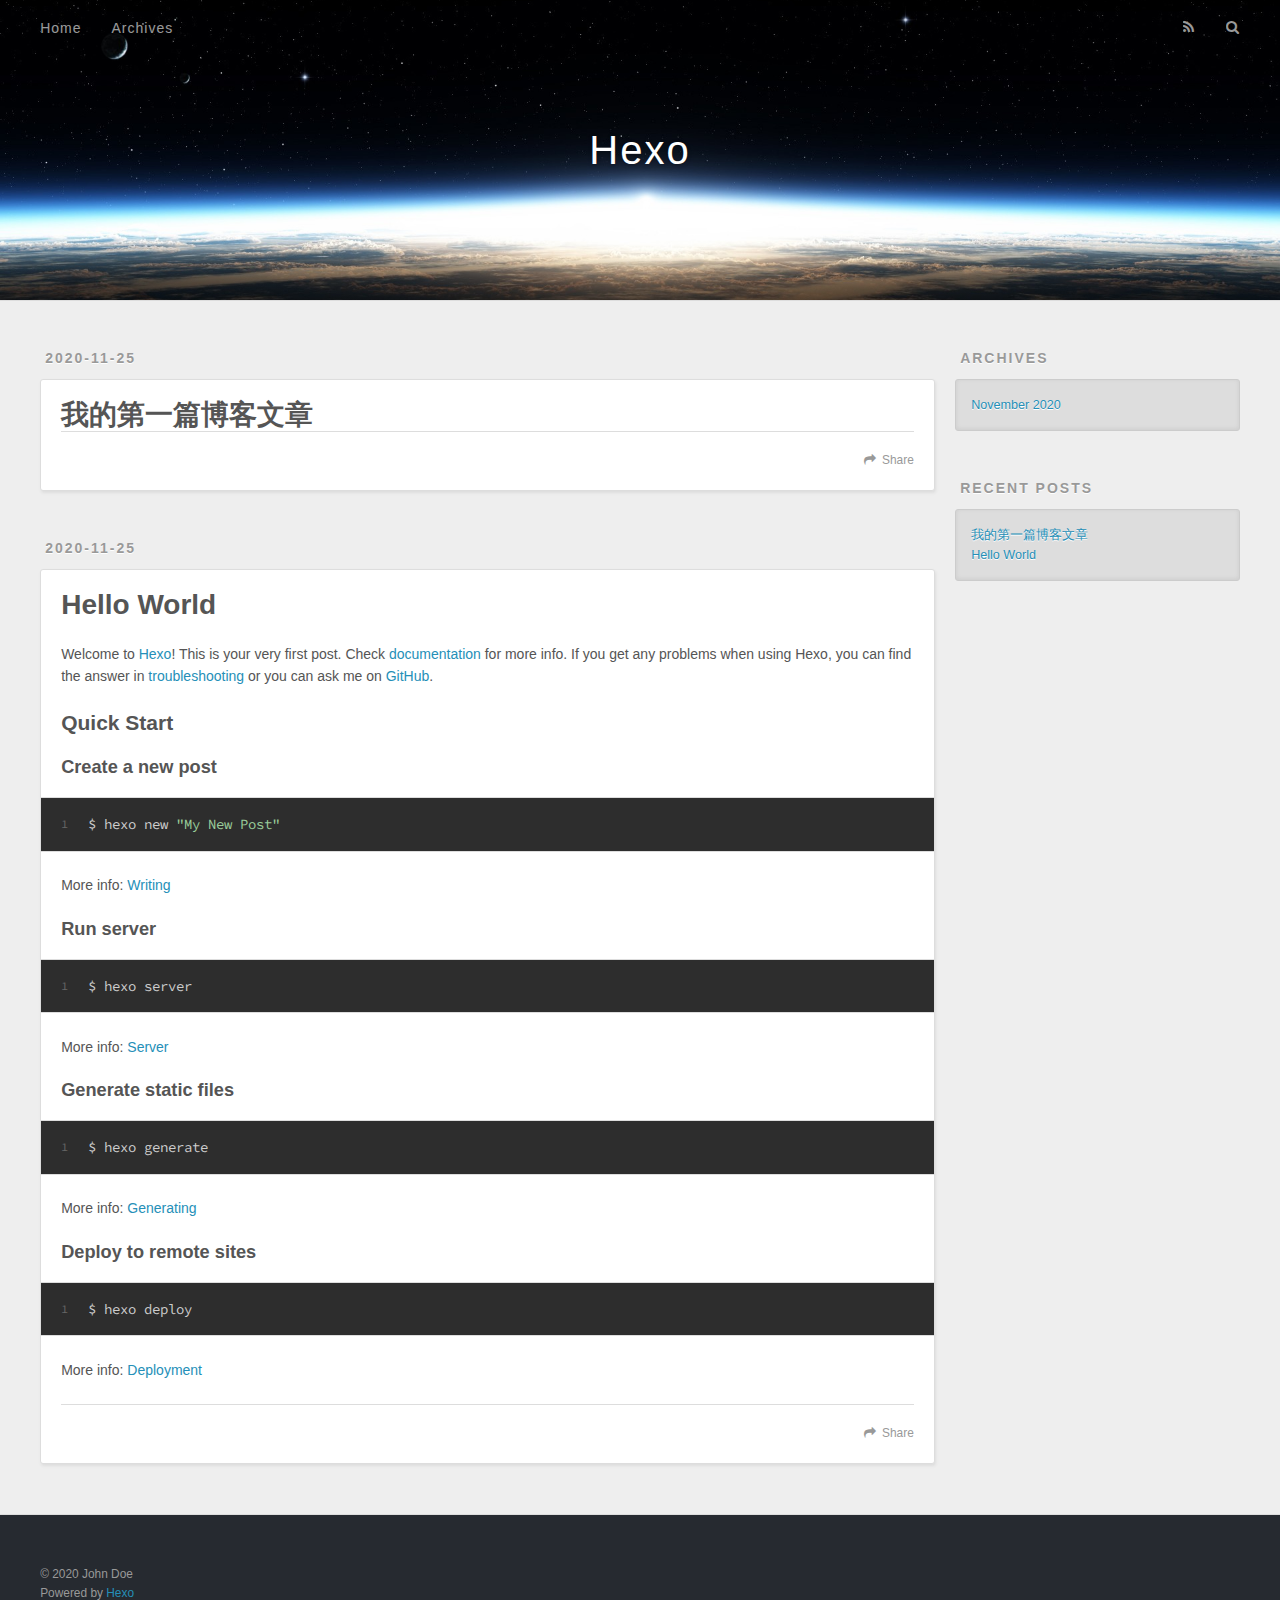
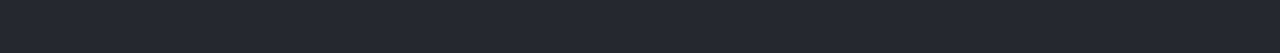
==== index.html @ 77bc30f1 "Site updated: 2020-11-25 21:59:49" ====
<!DOCTYPE html>
<html>
<head>
  <meta charset="utf-8">
  

  
  <title>Hexo</title>
  <meta name="viewport" content="width=device-width, initial-scale=1, maximum-scale=1">
  <meta property="og:type" content="website">
<meta property="og:title" content="Hexo">
<meta property="og:url" content="http://example.com/index.html">
<meta property="og:site_name" content="Hexo">
<meta property="og:locale" content="en_US">
<meta property="article:author" content="John Doe">
<meta name="twitter:card" content="summary">
  
    <link rel="alternate" href="/atom.xml" title="Hexo" type="application/atom+xml">
  
  
    <link rel="icon" href="/favicon.png">
  
  
    <link href="//fonts.googleapis.com/css?family=Source+Code+Pro" rel="stylesheet" type="text/css">
  
  
<link rel="stylesheet" href="/css/style.css">

<meta name="generator" content="Hexo 5.2.0"></head>

<body>
  <div id="container">
    <div id="wrap">
      <header id="header">
  <div id="banner"></div>
  <div id="header-outer" class="outer">
    <div id="header-title" class="inner">
      <h1 id="logo-wrap">
        <a href="/" id="logo">Hexo</a>
      </h1>
      
    </div>
    <div id="header-inner" class="inner">
      <nav id="main-nav">
        <a id="main-nav-toggle" class="nav-icon"></a>
        
          <a class="main-nav-link" href="/">Home</a>
        
          <a class="main-nav-link" href="/archives">Archives</a>
        
      </nav>
      <nav id="sub-nav">
        
          <a id="nav-rss-link" class="nav-icon" href="/atom.xml" title="RSS Feed"></a>
        
        <a id="nav-search-btn" class="nav-icon" title="Search"></a>
      </nav>
      <div id="search-form-wrap">
        <form action="//google.com/search" method="get" accept-charset="UTF-8" class="search-form"><input type="search" name="q" class="search-form-input" placeholder="Search"><button type="submit" class="search-form-submit">&#xF002;</button><input type="hidden" name="sitesearch" value="http://example.com"></form>
      </div>
    </div>
  </div>
</header>
      <div class="outer">
        <section id="main">
  
    <article id="post-我的第一篇博客文章" class="article article-type-post" itemscope itemprop="blogPost">
  <div class="article-meta">
    <a href="/2020/11/25/%E6%88%91%E7%9A%84%E7%AC%AC%E4%B8%80%E7%AF%87%E5%8D%9A%E5%AE%A2%E6%96%87%E7%AB%A0/" class="article-date">
  <time datetime="2020-11-25T13:29:49.000Z" itemprop="datePublished">2020-11-25</time>
</a>
    
  </div>
  <div class="article-inner">
    
    
      <header class="article-header">
        
  
    <h1 itemprop="name">
      <a class="article-title" href="/2020/11/25/%E6%88%91%E7%9A%84%E7%AC%AC%E4%B8%80%E7%AF%87%E5%8D%9A%E5%AE%A2%E6%96%87%E7%AB%A0/">我的第一篇博客文章</a>
    </h1>
  

      </header>
    
    <div class="article-entry" itemprop="articleBody">
      
        
      
    </div>
    <footer class="article-footer">
      <a data-url="http://example.com/2020/11/25/%E6%88%91%E7%9A%84%E7%AC%AC%E4%B8%80%E7%AF%87%E5%8D%9A%E5%AE%A2%E6%96%87%E7%AB%A0/" data-id="ckhxgbmby0000ngt29ag90sx4" class="article-share-link">Share</a>
      
      
    </footer>
  </div>
  
</article>


  
    <article id="post-hello-world" class="article article-type-post" itemscope itemprop="blogPost">
  <div class="article-meta">
    <a href="/2020/11/25/hello-world/" class="article-date">
  <time datetime="2020-11-25T12:55:19.593Z" itemprop="datePublished">2020-11-25</time>
</a>
    
  </div>
  <div class="article-inner">
    
    
      <header class="article-header">
        
  
    <h1 itemprop="name">
      <a class="article-title" href="/2020/11/25/hello-world/">Hello World</a>
    </h1>
  

      </header>
    
    <div class="article-entry" itemprop="articleBody">
      
        <p>Welcome to <a target="_blank" rel="noopener" href="https://hexo.io/">Hexo</a>! This is your very first post. Check <a target="_blank" rel="noopener" href="https://hexo.io/docs/">documentation</a> for more info. If you get any problems when using Hexo, you can find the answer in <a target="_blank" rel="noopener" href="https://hexo.io/docs/troubleshooting.html">troubleshooting</a> or you can ask me on <a target="_blank" rel="noopener" href="https://github.com/hexojs/hexo/issues">GitHub</a>.</p>
<h2 id="Quick-Start"><a href="#Quick-Start" class="headerlink" title="Quick Start"></a>Quick Start</h2><h3 id="Create-a-new-post"><a href="#Create-a-new-post" class="headerlink" title="Create a new post"></a>Create a new post</h3><figure class="highlight bash"><table><tr><td class="gutter"><pre><span class="line">1</span><br></pre></td><td class="code"><pre><span class="line">$ hexo new <span class="string">&quot;My New Post&quot;</span></span><br></pre></td></tr></table></figure>

<p>More info: <a target="_blank" rel="noopener" href="https://hexo.io/docs/writing.html">Writing</a></p>
<h3 id="Run-server"><a href="#Run-server" class="headerlink" title="Run server"></a>Run server</h3><figure class="highlight bash"><table><tr><td class="gutter"><pre><span class="line">1</span><br></pre></td><td class="code"><pre><span class="line">$ hexo server</span><br></pre></td></tr></table></figure>

<p>More info: <a target="_blank" rel="noopener" href="https://hexo.io/docs/server.html">Server</a></p>
<h3 id="Generate-static-files"><a href="#Generate-static-files" class="headerlink" title="Generate static files"></a>Generate static files</h3><figure class="highlight bash"><table><tr><td class="gutter"><pre><span class="line">1</span><br></pre></td><td class="code"><pre><span class="line">$ hexo generate</span><br></pre></td></tr></table></figure>

<p>More info: <a target="_blank" rel="noopener" href="https://hexo.io/docs/generating.html">Generating</a></p>
<h3 id="Deploy-to-remote-sites"><a href="#Deploy-to-remote-sites" class="headerlink" title="Deploy to remote sites"></a>Deploy to remote sites</h3><figure class="highlight bash"><table><tr><td class="gutter"><pre><span class="line">1</span><br></pre></td><td class="code"><pre><span class="line">$ hexo deploy</span><br></pre></td></tr></table></figure>

<p>More info: <a target="_blank" rel="noopener" href="https://hexo.io/docs/one-command-deployment.html">Deployment</a></p>

      
    </div>
    <footer class="article-footer">
      <a data-url="http://example.com/2020/11/25/hello-world/" data-id="ckhxfziv30000y8t260ep68dp" class="article-share-link">Share</a>
      
      
    </footer>
  </div>
  
</article>


  


</section>
        
          <aside id="sidebar">
  
    

  
    

  
    
  
    
  <div class="widget-wrap">
    <h3 class="widget-title">Archives</h3>
    <div class="widget">
      <ul class="archive-list"><li class="archive-list-item"><a class="archive-list-link" href="/archives/2020/11/">November 2020</a></li></ul>
    </div>
  </div>


  
    
  <div class="widget-wrap">
    <h3 class="widget-title">Recent Posts</h3>
    <div class="widget">
      <ul>
        
          <li>
            <a href="/2020/11/25/%E6%88%91%E7%9A%84%E7%AC%AC%E4%B8%80%E7%AF%87%E5%8D%9A%E5%AE%A2%E6%96%87%E7%AB%A0/">我的第一篇博客文章</a>
          </li>
        
          <li>
            <a href="/2020/11/25/hello-world/">Hello World</a>
          </li>
        
      </ul>
    </div>
  </div>

  
</aside>
        
      </div>
      <footer id="footer">
  
  <div class="outer">
    <div id="footer-info" class="inner">
      &copy; 2020 John Doe<br>
      Powered by <a href="http://hexo.io/" target="_blank">Hexo</a>
    </div>
  </div>
</footer>
    </div>
    <nav id="mobile-nav">
  
    <a href="/" class="mobile-nav-link">Home</a>
  
    <a href="/archives" class="mobile-nav-link">Archives</a>
  
</nav>
    

<script src="//ajax.googleapis.com/ajax/libs/jquery/2.0.3/jquery.min.js"></script>


  
<link rel="stylesheet" href="/fancybox/jquery.fancybox.css">

  
<script src="/fancybox/jquery.fancybox.pack.js"></script>




<script src="/js/script.js"></script>




  </div>
</body>
</html>
---- css/style.css ----
body {
  width: 100%;
}
body:before,
body:after {
  content: "";
  display: table;
}
body:after {
  clear: both;
}
html,
body,
div,
span,
applet,
object,
iframe,
h1,
h2,
h3,
h4,
h5,
h6,
p,
blockquote,
pre,
a,
abbr,
acronym,
address,
big,
cite,
code,
del,
dfn,
em,
img,
ins,
kbd,
q,
s,
samp,
small,
strike,
strong,
sub,
sup,
tt,
var,
dl,
dt,
dd,
ol,
ul,
li,
fieldset,
form,
label,
legend,
table,
caption,
tbody,
tfoot,
thead,
tr,
th,
td {
  margin: 0;
  padding: 0;
  border: 0;
  outline: 0;
  font-weight: inherit;
  font-style: inherit;
  font-family: inherit;
  font-size: 100%;
  vertical-align: baseline;
}
body {
  line-height: 1;
  color: #000;
  background: #fff;
}
ol,
ul {
  list-style: none;
}
table {
  border-collapse: separate;
  border-spacing: 0;
  vertical-align: middle;
}
caption,
th,
td {
  text-align: left;
  font-weight: normal;
  vertical-align: middle;
}
a img {
  border: none;
}
input,
button {
  margin: 0;
  padding: 0;
}
input::-moz-focus-inner,
button::-moz-focus-inner {
  border: 0;
  padding: 0;
}
@font-face {
  font-family: FontAwesome;
  font-style: normal;
  font-weight: normal;
  src: url("fonts/fontawesome-webfont.eot?v=#4.0.3");
  src: url("fonts/fontawesome-webfont.eot?#iefix&v=#4.0.3") format("embedded-opentype"), url("fonts/fontawesome-webfont.woff?v=#4.0.3") format("woff"), url("fonts/fontawesome-webfont.ttf?v=#4.0.3") format("truetype"), url("fonts/fontawesome-webfont.svg#fontawesomeregular?v=#4.0.3") format("svg");
}
html,
body,
#container {
  height: 100%;
}
body {
  background: #eee;
  font: 14px -apple-system, BlinkMacSystemFont, "Segoe UI", "Roboto", "Oxygen", "Ubuntu", "Cantarell", "Fira Sans", "Droid Sans", "Helvetica Neue", sans-serif;
  -webkit-text-size-adjust: 100%;
}
.outer {
  max-width: 1220px;
  margin: 0 auto;
  padding: 0 20px;
}
.outer:before,
.outer:after {
  content: "";
  display: table;
}
.outer:after {
  clear: both;
}
.inner {
  display: inline;
  float: left;
  width: 98.33333333333333%;
  margin: 0 0.833333333333333%;
}
.left,
.alignleft {
  float: left;
}
.right,
.alignright {
  float: right;
}
.clear {
  clear: both;
}
#container {
  position: relative;
}
.mobile-nav-on {
  overflow: hidden;
}
#wrap {
  height: 100%;
  width: 100%;
  position: absolute;
  top: 0;
  left: 0;
  -webkit-transition: 0.2s ease-out;
  -moz-transition: 0.2s ease-out;
  -ms-transition: 0.2s ease-out;
  transition: 0.2s ease-out;
  z-index: 1;
  background: #eee;
}
.mobile-nav-on #wrap {
  left: 280px;
}
@media screen and (min-width: 768px) {
  #main {
    display: inline;
    float: left;
    width: 73.33333333333333%;
    margin: 0 0.833333333333333%;
  }
}
.article-date,
.article-category-link,
.archive-year,
.widget-title {
  text-decoration: none;
  text-transform: uppercase;
  letter-spacing: 2px;
  color: #999;
  margin-bottom: 1em;
  margin-left: 5px;
  line-height: 1em;
  text-shadow: 0 1px #fff;
  font-weight: bold;
}
.article-inner,
.archive-article-inner {
  background: #fff;
  -webkit-box-shadow: 1px 2px 3px #ddd;
  box-shadow: 1px 2px 3px #ddd;
  border: 1px solid #ddd;
  border-radius: 3px;
}
.article-entry h1,
.widget h1 {
  font-size: 2em;
}
.article-entry h2,
.widget h2 {
  font-size: 1.5em;
}
.article-entry h3,
.widget h3 {
  font-size: 1.3em;
}
.article-entry h4,
.widget h4 {
  font-size: 1.2em;
}
.article-entry h5,
.widget h5 {
  font-size: 1em;
}
.article-entry h6,
.widget h6 {
  font-size: 1em;
  color: #999;
}
.article-entry hr,
.widget hr {
  border: 1px dashed #ddd;
}
.article-entry strong,
.widget strong {
  font-weight: bold;
}
.article-entry em,
.widget em,
.article-entry cite,
.widget cite {
  font-style: italic;
}
.article-entry sup,
.widget sup,
.article-entry sub,
.widget sub {
  font-size: 0.75em;
  line-height: 0;
  position: relative;
  vertical-align: baseline;
}
.article-entry sup,
.widget sup {
  top: -0.5em;
}
.article-entry sub,
.widget sub {
  bottom: -0.2em;
}
.article-entry small,
.widget small {
  font-size: 0.85em;
}
.article-entry acronym,
.widget acronym,
.article-entry abbr,
.widget abbr {
  border-bottom: 1px dotted;
}
.article-entry ul,
.widget ul,
.article-entry ol,
.widget ol,
.article-entry dl,
.widget dl {
  margin: 0 20px;
  line-height: 1.6em;
}
.article-entry ul ul,
.widget ul ul,
.article-entry ol ul,
.widget ol ul,
.article-entry ul ol,
.widget ul ol,
.article-entry ol ol,
.widget ol ol {
  margin-top: 0;
  margin-bottom: 0;
}
.article-entry ul,
.widget ul {
  list-style: disc;
}
.article-entry ol,
.widget ol {
  list-style: decimal;
}
.article-entry dt,
.widget dt {
  font-weight: bold;
}
#header {
  height: 300px;
  position: relative;
  border-bottom: 1px solid #ddd;
}
#header:before,
#header:after {
  content: "";
  position: absolute;
  left: 0;
  right: 0;
  height: 40px;
}
#header:before {
  top: 0;
  background: -webkit-linear-gradient(rgba(0,0,0,0.2), transparent);
  background: -moz-linear-gradient(rgba(0,0,0,0.2), transparent);
  background: -ms-linear-gradient(rgba(0,0,0,0.2), transparent);
  background: linear-gradient(rgba(0,0,0,0.2), transparent);
}
#header:after {
  bottom: 0;
  background: -webkit-linear-gradient(transparent, rgba(0,0,0,0.2));
  background: -moz-linear-gradient(transparent, rgba(0,0,0,0.2));
  background: -ms-linear-gradient(transparent, rgba(0,0,0,0.2));
  background: linear-gradient(transparent, rgba(0,0,0,0.2));
}
#header-outer {
  height: 100%;
  position: relative;
}
#header-inner {
  position: relative;
  overflow: hidden;
}
#banner {
  position: absolute;
  top: 0;
  left: 0;
  width: 100%;
  height: 100%;
  background: url("images/banner.jpg") center #000;
  -webkit-background-size: cover;
  -moz-background-size: cover;
  background-size: cover;
  z-index: -1;
}
#header-title {
  text-align: center;
  height: 40px;
  position: absolute;
  top: 50%;
  left: 0;
  margin-top: -20px;
}
#logo,
#subtitle {
  text-decoration: none;
  color: #fff;
  font-weight: 300;
  text-shadow: 0 1px 4px rgba(0,0,0,0.3);
}
#logo {
  font-size: 40px;
  line-height: 40px;
  letter-spacing: 2px;
}
#subtitle {
  font-size: 16px;
  line-height: 16px;
  letter-spacing: 1px;
}
#subtitle-wrap {
  margin-top: 16px;
}
#main-nav {
  float: left;
  margin-left: -15px;
}
.nav-icon,
.main-nav-link {
  float: left;
  color: #fff;
  opacity: 0.6;
  text-decoration: none;
  text-shadow: 0 1px rgba(0,0,0,0.2);
  -webkit-transition: opacity 0.2s;
  -moz-transition: opacity 0.2s;
  -ms-transition: opacity 0.2s;
  transition: opacity 0.2s;
  display: block;
  padding: 20px 15px;
}
.nav-icon:hover,
.main-nav-link:hover {
  opacity: 1;
}
.nav-icon {
  font-family: FontAwesome;
  text-align: center;
  font-size: 14px;
  width: 14px;
  height: 14px;
  padding: 20px 15px;
  position: relative;
  cursor: pointer;
}
.main-nav-link {
  font-weight: 300;
  letter-spacing: 1px;
}
@media screen and (max-width: 479px) {
  .main-nav-link {
    display: none;
  }
}
#main-nav-toggle {
  display: none;
}
#main-nav-toggle:before {
  content: "\f0c9";
}
@media screen and (max-width: 479px) {
  #main-nav-toggle {
    display: block;
  }
}
#sub-nav {
  float: right;
  margin-right: -15px;
}
#nav-rss-link:before {
  content: "\f09e";
}
#nav-search-btn:before {
  content: "\f002";
}
#search-form-wrap {
  position: absolute;
  top: 15px;
  width: 150px;
  height: 30px;
  right: -150px;
  opacity: 0;
  -webkit-transition: 0.2s ease-out;
  -moz-transition: 0.2s ease-out;
  -ms-transition: 0.2s ease-out;
  transition: 0.2s ease-out;
}
#search-form-wrap.on {
  opacity: 1;
  right: 0;
}
@media screen and (max-width: 479px) {
  #search-form-wrap {
    width: 100%;
    right: -100%;
  }
}
.search-form {
  position: absolute;
  top: 0;
  left: 0;
  right: 0;
  background: #fff;
  padding: 5px 15px;
  border-radius: 15px;
  -webkit-box-shadow: 0 0 10px rgba(0,0,0,0.3);
  box-shadow: 0 0 10px rgba(0,0,0,0.3);
}
.search-form-input {
  border: none;
  background: none;
  color: #555;
  width: 100%;
  font: 13px -apple-system, BlinkMacSystemFont, "Segoe UI", "Roboto", "Oxygen", "Ubuntu", "Cantarell", "Fira Sans", "Droid Sans", "Helvetica Neue", sans-serif;
  outline: none;
}
.search-form-input::-webkit-search-results-decoration,
.search-form-input::-webkit-search-cancel-button {
  -webkit-appearance: none;
}
.search-form-submit {
  position: absolute;
  top: 50%;
  right: 10px;
  margin-top: -7px;
  font: 13px FontAwesome;
  border: none;
  background: none;
  color: #bbb;
  cursor: pointer;
}
.search-form-submit:hover,
.search-form-submit:focus {
  color: #777;
}
.article {
  margin: 50px 0;
}
.article-inner {
  overflow: hidden;
}
.article-meta:before,
.article-meta:after {
  content: "";
  display: table;
}
.article-meta:after {
  clear: both;
}
.article-date {
  float: left;
}
.article-category {
  float: left;
  line-height: 1em;
  color: #ccc;
  text-shadow: 0 1px #fff;
  margin-left: 8px;
}
.article-category:before {
  content: "\2022";
}
.article-category-link {
  margin: 0 12px 1em;
}
.article-header {
  padding: 20px 20px 0;
}
.article-title {
  text-decoration: none;
  font-size: 2em;
  font-weight: bold;
  color: #555;
  line-height: 1.1em;
  -webkit-transition: color 0.2s;
  -moz-transition: color 0.2s;
  -ms-transition: color 0.2s;
  transition: color 0.2s;
}
a.article-title:hover {
  color: #258fb8;
}
.article-entry {
  color: #555;
  padding: 0 20px;
}
.article-entry:before,
.article-entry:after {
  content: "";
  display: table;
}
.article-entry:after {
  clear: both;
}
.article-entry p,
.article-entry table {
  line-height: 1.6em;
  margin: 1.6em 0;
}
.article-entry h1,
.article-entry h2,
.article-entry h3,
.article-entry h4,
.article-entry h5,
.article-entry h6 {
  font-weight: bold;
}
.article-entry h1,
.article-entry h2,
.article-entry h3,
.article-entry h4,
.article-entry h5,
.article-entry h6 {
  line-height: 1.1em;
  margin: 1.1em 0;
}
.article-entry a {
  color: #258fb8;
  text-decoration: none;
}
.article-entry a:hover {
  text-decoration: underline;
}
.article-entry ul,
.article-entry ol,
.article-entry dl {
  margin-top: 1.6em;
  margin-bottom: 1.6em;
}
.article-entry img,
.article-entry video {
  max-width: 100%;
  height: auto;
  display: block;
  margin: auto;
}
.article-entry iframe {
  border: none;
}
.article-entry table {
  width: 100%;
  border-collapse: collapse;
  border-spacing: 0;
}
.article-entry th {
  font-weight: bold;
  border-bottom: 3px solid #ddd;
  padding-bottom: 0.5em;
}
.article-entry td {
  border-bottom: 1px solid #ddd;
  padding: 10px 0;
}
.article-entry blockquote {
  font-family: Georgia, "Times New Roman", serif;
  font-size: 1.4em;
  margin: 1.6em 20px;
  text-align: center;
}
.article-entry blockquote footer {
  font-size: 14px;
  margin: 1.6em 0;
  font-family: -apple-system, BlinkMacSystemFont, "Segoe UI", "Roboto", "Oxygen", "Ubuntu", "Cantarell", "Fira Sans", "Droid Sans", "Helvetica Neue", sans-serif;
}
.article-entry blockquote footer cite:before {
  content: "—";
  padding: 0 0.5em;
}
.article-entry .pullquote {
  text-align: left;
  width: 45%;
  margin: 0;
}
.article-entry .pullquote.left {
  margin-left: 0.5em;
  margin-right: 1em;
}
.article-entry .pullquote.right {
  margin-right: 0.5em;
  margin-left: 1em;
}
.article-entry .caption {
  color: #999;
  display: block;
  font-size: 0.9em;
  margin-top: 0.5em;
  position: relative;
  text-align: center;
}
.article-entry .video-container {
  position: relative;
  padding-top: 56.25%;
  height: 0;
  overflow: hidden;
}
.article-entry .video-container iframe,
.article-entry .video-container object,
.article-entry .video-container embed {
  position: absolute;
  top: 0;
  left: 0;
  width: 100%;
  height: 100%;
  margin-top: 0;
}
.article-more-link a {
  display: inline-block;
  line-height: 1em;
  padding: 6px 15px;
  border-radius: 15px;
  background: #eee;
  color: #999;
  text-shadow: 0 1px #fff;
  text-decoration: none;
}
.article-more-link a:hover {
  background: #258fb8;
  color: #fff;
  text-decoration: none;
  text-shadow: 0 1px #1e7293;
}
.article-footer {
  font-size: 0.85em;
  line-height: 1.6em;
  border-top: 1px solid #ddd;
  padding-top: 1.6em;
  margin: 0 20px 20px;
}
.article-footer:before,
.article-footer:after {
  content: "";
  display: table;
}
.article-footer:after {
  clear: both;
}
.article-footer a {
  color: #999;
  text-decoration: none;
}
.article-footer a:hover {
  color: #555;
}
.article-tag-list-item {
  float: left;
  margin-right: 10px;
}
.article-tag-list-link:before {
  content: "#";
}
.article-comment-link {
  float: right;
}
.article-comment-link:before {
  content: "\f075";
  font-family: FontAwesome;
  padding-right: 8px;
}
.article-share-link {
  cursor: pointer;
  float: right;
  margin-left: 20px;
}
.article-share-link:before {
  content: "\f064";
  font-family: FontAwesome;
  padding-right: 6px;
}
#article-nav {
  position: relative;
}
#article-nav:before,
#article-nav:after {
  content: "";
  display: table;
}
#article-nav:after {
  clear: both;
}
@media screen and (min-width: 768px) {
  #article-nav {
    margin: 50px 0;
  }
  #article-nav:before {
    width: 8px;
    height: 8px;
    position: absolute;
    top: 50%;
    left: 50%;
    margin-top: -4px;
    margin-left: -4px;
    content: "";
    border-radius: 50%;
    background: #ddd;
    -webkit-box-shadow: 0 1px 2px #fff;
    box-shadow: 0 1px 2px #fff;
  }
}
.article-nav-link-wrap {
  text-decoration: none;
  text-shadow: 0 1px #fff;
  color: #999;
  -webkit-box-sizing: border-box;
  -moz-box-sizing: border-box;
  box-sizing: border-box;
  margin-top: 50px;
  text-align: center;
  display: block;
}
.article-nav-link-wrap:hover {
  color: #555;
}
@media screen and (min-width: 768px) {
  .article-nav-link-wrap {
    width: 50%;
    margin-top: 0;
  }
}
@media screen and (min-width: 768px) {
  #article-nav-newer {
    float: left;
    text-align: right;
    padding-right: 20px;
  }
}
@media screen and (min-width: 768px) {
  #article-nav-older {
    float: right;
    text-align: left;
    padding-left: 20px;
  }
}
.article-nav-caption {
  text-transform: uppercase;
  letter-spacing: 2px;
  color: #ddd;
  line-height: 1em;
  font-weight: bold;
}
#article-nav-newer .article-nav-caption {
  margin-right: -2px;
}
.article-nav-title {
  font-size: 0.85em;
  line-height: 1.6em;
  margin-top: 0.5em;
}
.article-share-box {
  position: absolute;
  display: none;
  background: #fff;
  -webkit-box-shadow: 1px 2px 10px rgba(0,0,0,0.2);
  box-shadow: 1px 2px 10px rgba(0,0,0,0.2);
  border-radius: 3px;
  margin-left: -145px;
  overflow: hidden;
  z-index: 1;
}
.article-share-box.on {
  display: block;
}
.article-share-input {
  width: 100%;
  background: none;
  -webkit-box-sizing: border-box;
  -moz-box-sizing: border-box;
  box-sizing: border-box;
  font: 14px -apple-system, BlinkMacSystemFont, "Segoe UI", "Roboto", "Oxygen", "Ubuntu", "Cantarell", "Fira Sans", "Droid Sans", "Helvetica Neue", sans-serif;
  padding: 0 15px;
  color: #555;
  outline: none;
  border: 1px solid #ddd;
  border-radius: 3px 3px 0 0;
  height: 36px;
  line-height: 36px;
}
.article-share-links {
  background: #eee;
}
.article-share-links:before,
.article-share-links:after {
  content: "";
  display: table;
}
.article-share-links:after {
  clear: both;
}
.article-share-twitter,
.article-share-facebook,
.article-share-pinterest,
.article-share-google {
  width: 50px;
  height: 36px;
  display: block;
  float: left;
  position: relative;
  color: #999;
  text-shadow: 0 1px #fff;
}
.article-share-twitter:before,
.article-share-facebook:before,
.article-share-pinterest:before,
.article-share-google:before {
  font-size: 20px;
  font-family: FontAwesome;
  width: 20px;
  height: 20px;
  position: absolute;
  top: 50%;
  left: 50%;
  margin-top: -10px;
  margin-left: -10px;
  text-align: center;
}
.article-share-twitter:hover,
.article-share-facebook:hover,
.article-share-pinterest:hover,
.article-share-google:hover {
  color: #fff;
}
.article-share-twitter:before {
  content: "\f099";
}
.article-share-twitter:hover {
  background: #00aced;
  text-shadow: 0 1px #008abe;
}
.article-share-facebook:before {
  content: "\f09a";
}
.article-share-facebook:hover {
  background: #3b5998;
  text-shadow: 0 1px #2f477a;
}
.article-share-pinterest:before {
  content: "\f0d2";
}
.article-share-pinterest:hover {
  background: #cb2027;
  text-shadow: 0 1px #a21a1f;
}
.article-share-google:before {
  content: "\f0d5";
}
.article-share-google:hover {
  background: #dd4b39;
  text-shadow: 0 1px #be3221;
}
.article-gallery {
  background: #000;
  position: relative;
}
.article-gallery-photos {
  position: relative;
  overflow: hidden;
}
.article-gallery-img {
  display: none;
  max-width: 100%;
}
.article-gallery-img:first-child {
  display: block;
}
.article-gallery-img.loaded {
  position: absolute;
  display: block;
}
.article-gallery-img img {
  display: block;
  max-width: 100%;
  margin: 0 auto;
}
#comments {
  background: #fff;
  -webkit-box-shadow: 1px 2px 3px #ddd;
  box-shadow: 1px 2px 3px #ddd;
  padding: 20px;
  border: 1px solid #ddd;
  border-radius: 3px;
  margin: 50px 0;
}
#comments a {
  color: #258fb8;
}
.archives-wrap {
  margin: 50px 0;
}
.archives:before,
.archives:after {
  content: "";
  display: table;
}
.archives:after {
  clear: both;
}
.archive-year-wrap {
  margin-bottom: 1em;
}
.archives {
  -webkit-column-gap: 10px;
  -moz-column-gap: 10px;
  column-gap: 10px;
}
@media screen and (min-width: 480px) and (max-width: 767px) {
  .archives {
    -webkit-column-count: 2;
    -moz-column-count: 2;
    column-count: 2;
  }
}
@media screen and (min-width: 768px) {
  .archives {
    -webkit-column-count: 3;
    -moz-column-count: 3;
    column-count: 3;
  }
}
.archive-article {
  -webkit-column-break-inside: avoid;
  page-break-inside: avoid;
  overflow: hidden;
  break-inside: avoid-column;
}
.archive-article-inner {
  padding: 10px;
  margin-bottom: 15px;
}
.archive-article-title {
  text-decoration: none;
  font-weight: bold;
  color: #555;
  -webkit-transition: color 0.2s;
  -moz-transition: color 0.2s;
  -ms-transition: color 0.2s;
  transition: color 0.2s;
  line-height: 1.6em;
}
.archive-article-title:hover {
  color: #258fb8;
}
.archive-article-footer {
  margin-top: 1em;
}
.archive-article-date {
  color: #999;
  text-decoration: none;
  font-size: 0.85em;
  line-height: 1em;
  margin-bottom: 0.5em;
  display: block;
}
#page-nav {
  margin: 50px auto;
  background: #fff;
  -webkit-box-shadow: 1px 2px 3px #ddd;
  box-shadow: 1px 2px 3px #ddd;
  border: 1px solid #ddd;
  border-radius: 3px;
  text-align: center;
  color: #999;
  overflow: hidden;
}
#page-nav:before,
#page-nav:after {
  content: "";
  display: table;
}
#page-nav:after {
  clear: both;
}
#page-nav a,
#page-nav span {
  padding: 10px 20px;
  line-height: 1;
  height: 2ex;
}
#page-nav a {
  color: #999;
  text-decoration: none;
}
#page-nav a:hover {
  background: #999;
  color: #fff;
}
#page-nav .prev {
  float: left;
}
#page-nav .next {
  float: right;
}
#page-nav .page-number {
  display: inline-block;
}
@media screen and (max-width: 479px) {
  #page-nav .page-number {
    display: none;
  }
}
#page-nav .current {
  color: #555;
  font-weight: bold;
}
#page-nav .space {
  color: #ddd;
}
#footer {
  background: #262a30;
  padding: 50px 0;
  border-top: 1px solid #ddd;
  color: #999;
}
#footer a {
  color: #258fb8;
  text-decoration: none;
}
#footer a:hover {
  text-decoration: underline;
}
#footer-info {
  line-height: 1.6em;
  font-size: 0.85em;
}
.article-entry pre,
.article-entry .highlight {
  background: #2d2d2d;
  margin: 0 -20px;
  padding: 15px 20px;
  border-style: solid;
  border-color: #ddd;
  border-width: 1px 0;
  overflow: auto;
  color: #ccc;
  line-height: 22.400000000000002px;
}
.article-entry .highlight .gutter pre,
.article-entry .gist .gist-file .gist-data .line-numbers {
  color: #666;
  font-size: 0.85em;
}
.article-entry pre,
.article-entry code {
  font-family: "Source Code Pro", Consolas, Monaco, Menlo, Consolas, monospace;
}
.article-entry code {
  background: #eee;
  text-shadow: 0 1px #fff;
  padding: 0 0.3em;
}
.article-entry pre code {
  background: none;
  text-shadow: none;
  padding: 0;
}
.article-entry .highlight pre {
  border: none;
  margin: 0;
  padding: 0;
}
.article-entry .highlight table {
  margin: 0;
  width: auto;
}
.article-entry .highlight td {
  border: none;
  padding: 0;
}
.article-entry .highlight figcaption {
  font-size: 0.85em;
  color: #999;
  line-height: 1em;
  margin-bottom: 1em;
}
.article-entry .highlight figcaption:before,
.article-entry .highlight figcaption:after {
  content: "";
  display: table;
}
.article-entry .highlight figcaption:after {
  clear: both;
}
.article-entry .highlight figcaption a {
  float: right;
}
.article-entry .highlight .gutter pre {
  text-align: right;
  padding-right: 20px;
}
.article-entry .highlight .line {
  height: 22.400000000000002px;
}
.article-entry .highlight .line.marked {
  background: #515151;
}
.article-entry .gist {
  margin: 0 -20px;
  border-style: solid;
  border-color: #ddd;
  border-width: 1px 0;
  background: #2d2d2d;
  padding: 15px 20px 15px 0;
}
.article-entry .gist .gist-file {
  border: none;
  font-family: "Source Code Pro", Consolas, Monaco, Menlo, Consolas, monospace;
  margin: 0;
}
.article-entry .gist .gist-file .gist-data {
  background: none;
  border: none;
}
.article-entry .gist .gist-file .gist-data .line-numbers {
  background: none;
  border: none;
  padding: 0 20px 0 0;
}
.article-entry .gist .gist-file .gist-data .line-data {
  padding: 0 !important;
}
.article-entry .gist .gist-file .highlight {
  margin: 0;
  padding: 0;
  border: none;
}
.article-entry .gist .gist-file .gist-meta {
  background: #2d2d2d;
  color: #999;
  font: 0.85em -apple-system, BlinkMacSystemFont, "Segoe UI", "Roboto", "Oxygen", "Ubuntu", "Cantarell", "Fira Sans", "Droid Sans", "Helvetica Neue", sans-serif;
  text-shadow: 0 0;
  padding: 0;
  margin-top: 1em;
  margin-left: 20px;
}
.article-entry .gist .gist-file .gist-meta a {
  color: #258fb8;
  font-weight: normal;
}
.article-entry .gist .gist-file .gist-meta a:hover {
  text-decoration: underline;
}
pre .comment,
pre .title {
  color: #999;
}
pre .variable,
pre .attribute,
pre .tag,
pre .regexp,
pre .ruby .constant,
pre .xml .tag .title,
pre .xml .pi,
pre .xml .doctype,
pre .html .doctype,
pre .css .id,
pre .css .class,
pre .css .pseudo {
  color: #f2777a;
}
pre .number,
pre .preprocessor,
pre .built_in,
pre .literal,
pre .params,
pre .constant {
  color: #f99157;
}
pre .class,
pre .ruby .class .title,
pre .css .rules .attribute {
  color: #9c9;
}
pre .string,
pre .value,
pre .inheritance,
pre .header,
pre .ruby .symbol,
pre .xml .cdata {
  color: #9c9;
}
pre .css .hexcolor {
  color: #6cc;
}
pre .function,
pre .python .decorator,
pre .python .title,
pre .ruby .function .title,
pre .ruby .title .keyword,
pre .perl .sub,
pre .javascript .title,
pre .coffeescript .title {
  color: #69c;
}
pre .keyword,
pre .javascript .function {
  color: #c9c;
}
@media screen and (max-width: 479px) {
  #mobile-nav {
    position: absolute;
    top: 0;
    left: 0;
    width: 280px;
    height: 100%;
    background: #191919;
    border-right: 1px solid #fff;
  }
}
@media screen and (max-width: 479px) {
  .mobile-nav-link {
    display: block;
    color: #999;
    text-decoration: none;
    padding: 15px 20px;
    font-weight: bold;
  }
  .mobile-nav-link:hover {
    color: #fff;
  }
}
@media screen and (min-width: 768px) {
  #sidebar {
    display: inline;
    float: left;
    width: 23.333333333333332%;
    margin: 0 0.833333333333333%;
  }
}
.widget-wrap {
  margin: 50px 0;
}
.widget {
  color: #777;
  text-shadow: 0 1px #fff;
  background: #ddd;
  -webkit-box-shadow: 0 -1px 4px #ccc inset;
  box-shadow: 0 -1px 4px #ccc inset;
  border: 1px solid #ccc;
  padding: 15px;
  border-radius: 3px;
}
.widget a {
  color: #258fb8;
  text-decoration: none;
}
.widget a:hover {
  text-decoration: underline;
}
.widget ul ul,
.widget ol ul,
.widget dl ul,
.widget ul ol,
.widget ol ol,
.widget dl ol,
.widget ul dl,
.widget ol dl,
.widget dl dl {
  margin-left: 15px;
  list-style: disc;
}
.widget {
  line-height: 1.6em;
  word-wrap: break-word;
  font-size: 0.9em;
}
.widget ul,
.widget ol {
  list-style: none;
  margin: 0;
}
.widget ul ul,
.widget ol ul,
.widget ul ol,
.widget ol ol {
  margin: 0 20px;
}
.widget ul ul,
.widget ol ul {
  list-style: disc;
}
.widget ul ol,
.widget ol ol {
  list-style: decimal;
}
.category-list-count,
.tag-list-count,
.archive-list-count {
  padding-left: 5px;
  color: #999;
  font-size: 0.85em;
}
.category-list-count:before,
.tag-list-count:before,
.archive-list-count:before {
  content: "(";
}
.category-list-count:after,
.tag-list-count:after,
.archive-list-count:after {
  content: ")";
}
.tagcloud a {
  margin-right: 5px;
  display: inline-block;
}
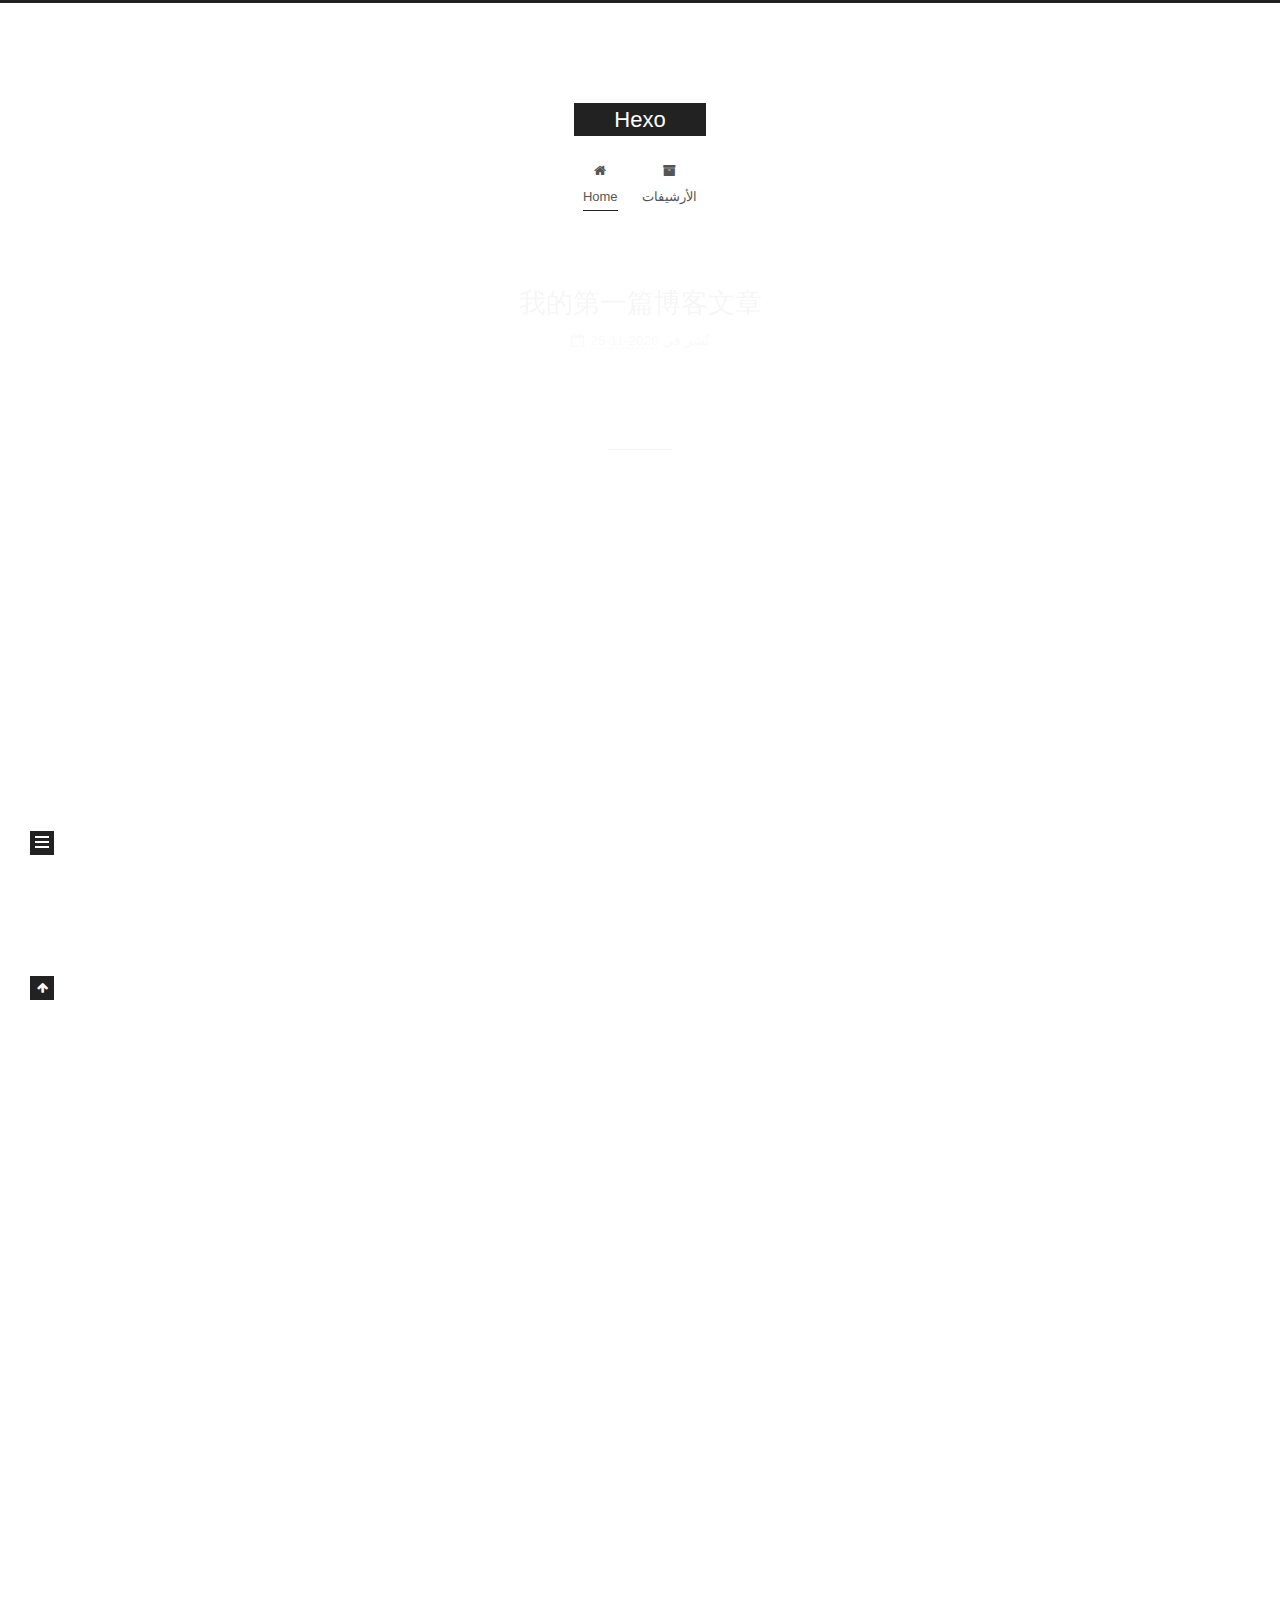
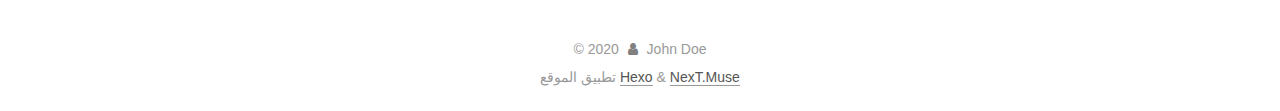
==== commit a539ceef: "Site updated: 2020-11-26 10:55:27" ====
--- a/index.html
+++ b/index.html
@@ -1,128 +1,247 @@
 <!DOCTYPE html>
-<html>
+<html lang="zh-Hans">
 <head>
-  <meta charset="utf-8">
-  
-
-  
-  <title>Hexo</title>
-  <meta name="viewport" content="width=device-width, initial-scale=1, maximum-scale=1">
+  <meta charset="UTF-8">
+<meta name="viewport" content="width=device-width, initial-scale=1, maximum-scale=2">
+<meta name="theme-color" content="#222">
+<meta name="generator" content="Hexo 5.2.0">
+  <link rel="apple-touch-icon" sizes="180x180" href="/images/apple-touch-icon-next.png">
+  <link rel="icon" type="image/png" sizes="32x32" href="/images/favicon-32x32-next.png">
+  <link rel="icon" type="image/png" sizes="16x16" href="/images/favicon-16x16-next.png">
+  <link rel="mask-icon" href="/images/logo.svg" color="#222">
+
+<link rel="stylesheet" href="/css/main.css">
+
+
+<link rel="stylesheet" href="/lib/font-awesome/css/font-awesome.min.css">
+
+<script id="hexo-configurations">
+    var NexT = window.NexT || {};
+    var CONFIG = {"hostname":"example.com","root":"/","scheme":"Muse","version":"7.8.0","exturl":false,"sidebar":{"position":"left","display":"post","padding":18,"offset":12,"onmobile":false},"copycode":{"enable":false,"show_result":false,"style":null},"back2top":{"enable":true,"sidebar":false,"scrollpercent":false},"bookmark":{"enable":false,"color":"#222","save":"auto"},"fancybox":false,"mediumzoom":false,"lazyload":false,"pangu":false,"comments":{"style":"tabs","active":null,"storage":true,"lazyload":false,"nav":null},"algolia":{"hits":{"per_page":10},"labels":{"input_placeholder":"Search for Posts","hits_empty":"We didn't find any results for the search: ${query}","hits_stats":"${hits} results found in ${time} ms"}},"localsearch":{"enable":false,"trigger":"auto","top_n_per_article":1,"unescape":false,"preload":false},"motion":{"enable":true,"async":false,"transition":{"post_block":"fadeIn","post_header":"slideDownIn","post_body":"slideDownIn","coll_header":"slideLeftIn","sidebar":"slideUpIn"}}};
+  </script>
+
   <meta property="og:type" content="website">
 <meta property="og:title" content="Hexo">
 <meta property="og:url" content="http://example.com/index.html">
 <meta property="og:site_name" content="Hexo">
-<meta property="og:locale" content="en_US">
+<meta property="og:locale">
 <meta property="article:author" content="John Doe">
 <meta name="twitter:card" content="summary">
-  
-    <link rel="alternate" href="/atom.xml" title="Hexo" type="application/atom+xml">
-  
-  
-    <link rel="icon" href="/favicon.png">
-  
-  
-    <link href="//fonts.googleapis.com/css?family=Source+Code+Pro" rel="stylesheet" type="text/css">
-  
-  
-<link rel="stylesheet" href="/css/style.css">
-
-<meta name="generator" content="Hexo 5.2.0"></head>
-
-<body>
-  <div id="container">
-    <div id="wrap">
-      <header id="header">
-  <div id="banner"></div>
-  <div id="header-outer" class="outer">
-    <div id="header-title" class="inner">
-      <h1 id="logo-wrap">
-        <a href="/" id="logo">Hexo</a>
-      </h1>
-      
+
+<link rel="canonical" href="http://example.com/">
+
+
+<script id="page-configurations">
+  // https://hexo.io/docs/variables.html
+  CONFIG.page = {
+    sidebar: "",
+    isHome : true,
+    isPost : false,
+    lang   : 'zh-Hans'
+  };
+</script>
+
+  <title>Hexo</title>
+  
+
+
+
+
+
+
+  <noscript>
+  <style>
+  .use-motion .brand,
+  .use-motion .menu-item,
+  .sidebar-inner,
+  .use-motion .post-block,
+  .use-motion .pagination,
+  .use-motion .comments,
+  .use-motion .post-header,
+  .use-motion .post-body,
+  .use-motion .collection-header { opacity: initial; }
+
+  .use-motion .site-title,
+  .use-motion .site-subtitle {
+    opacity: initial;
+    top: initial;
+  }
+
+  .use-motion .logo-line-before i { left: initial; }
+  .use-motion .logo-line-after i { right: initial; }
+  </style>
+</noscript>
+
+</head>
+
+<body itemscope itemtype="http://schema.org/WebPage">
+  <div class="container use-motion">
+    <div class="headband"></div>
+
+    <header class="header" itemscope itemtype="http://schema.org/WPHeader">
+      <div class="header-inner"><div class="site-brand-container">
+  <div class="site-nav-toggle">
+    <div class="toggle" aria-label="تشغيل شريط التصفح">
+      <span class="toggle-line toggle-line-first"></span>
+      <span class="toggle-line toggle-line-middle"></span>
+      <span class="toggle-line toggle-line-last"></span>
     </div>
-    <div id="header-inner" class="inner">
-      <nav id="main-nav">
-        <a id="main-nav-toggle" class="nav-icon"></a>
-        
-          <a class="main-nav-link" href="/">Home</a>
-        
-          <a class="main-nav-link" href="/archives">Archives</a>
-        
-      </nav>
-      <nav id="sub-nav">
-        
-          <a id="nav-rss-link" class="nav-icon" href="/atom.xml" title="RSS Feed"></a>
-        
-        <a id="nav-search-btn" class="nav-icon" title="Search"></a>
-      </nav>
-      <div id="search-form-wrap">
-        <form action="//google.com/search" method="get" accept-charset="UTF-8" class="search-form"><input type="search" name="q" class="search-form-input" placeholder="Search"><button type="submit" class="search-form-submit">&#xF002;</button><input type="hidden" name="sitesearch" value="http://example.com"></form>
-      </div>
+  </div>
+
+  <div class="site-meta">
+
+    <a href="/" class="brand" rel="start">
+      <span class="logo-line-before"><i></i></span>
+      <h1 class="site-title">Hexo</h1>
+      <span class="logo-line-after"><i></i></span>
+    </a>
+  </div>
+
+  <div class="site-nav-right">
+    <div class="toggle popup-trigger">
     </div>
   </div>
-</header>
-      <div class="outer">
-        <section id="main">
-  
-    <article id="post-我的第一篇博客文章" class="article article-type-post" itemscope itemprop="blogPost">
-  <div class="article-meta">
-    <a href="/2020/11/25/%E6%88%91%E7%9A%84%E7%AC%AC%E4%B8%80%E7%AF%87%E5%8D%9A%E5%AE%A2%E6%96%87%E7%AB%A0/" class="article-date">
-  <time datetime="2020-11-25T13:29:49.000Z" itemprop="datePublished">2020-11-25</time>
-</a>
-    
-  </div>
-  <div class="article-inner">
-    
-    
-      <header class="article-header">
-        
-  
-    <h1 itemprop="name">
-      <a class="article-title" href="/2020/11/25/%E6%88%91%E7%9A%84%E7%AC%AC%E4%B8%80%E7%AF%87%E5%8D%9A%E5%AE%A2%E6%96%87%E7%AB%A0/">我的第一篇博客文章</a>
-    </h1>
-  
-
+</div>
+
+
+
+
+<nav class="site-nav">
+  <ul id="menu" class="menu">
+        <li class="menu-item menu-item-home">
+
+    <a href="/" rel="section"><i class="fa fa-fw fa-home"></i>Home</a>
+
+  </li>
+        <li class="menu-item menu-item-archives">
+
+    <a href="/archives/" rel="section"><i class="fa fa-fw fa-archive"></i>الأرشيفات</a>
+
+  </li>
+  </ul>
+</nav>
+
+
+
+
+</div>
+    </header>
+
+    
+  <div class="back-to-top">
+    <i class="fa fa-arrow-up"></i>
+    <span>0%</span>
+  </div>
+
+
+    <main class="main">
+      <div class="main-inner">
+        <div class="content-wrap">
+          
+
+          <div class="content index posts-expand">
+            
+      
+  
+  
+  <article itemscope itemtype="http://schema.org/Article" class="post-block" lang="zh-Hans">
+    <link itemprop="mainEntityOfPage" href="http://example.com/2020/11/25/%E6%88%91%E7%9A%84%E7%AC%AC%E4%B8%80%E7%AF%87%E5%8D%9A%E5%AE%A2%E6%96%87%E7%AB%A0/">
+
+    <span hidden itemprop="author" itemscope itemtype="http://schema.org/Person">
+      <meta itemprop="image" content="/images/avatar.gif">
+      <meta itemprop="name" content="John Doe">
+      <meta itemprop="description" content="">
+    </span>
+
+    <span hidden itemprop="publisher" itemscope itemtype="http://schema.org/Organization">
+      <meta itemprop="name" content="Hexo">
+    </span>
+      <header class="post-header">
+        <h2 class="post-title" itemprop="name headline">
+          
+            <a href="/2020/11/25/%E6%88%91%E7%9A%84%E7%AC%AC%E4%B8%80%E7%AF%87%E5%8D%9A%E5%AE%A2%E6%96%87%E7%AB%A0/" class="post-title-link" itemprop="url">我的第一篇博客文章</a>
+        </h2>
+
+        <div class="post-meta">
+            <span class="post-meta-item">
+              <span class="post-meta-item-icon">
+                <i class="fa fa-calendar-o"></i>
+              </span>
+              <span class="post-meta-item-text">نُشر في</span>
+              
+
+              <time title="أُنشأ: 2020-11-25 21:29:49 / عُدل: 21:35:05" itemprop="dateCreated datePublished" datetime="2020-11-25T21:29:49+08:00">2020-11-25</time>
+            </span>
+
+          
+
+        </div>
       </header>
-    
-    <div class="article-entry" itemprop="articleBody">
-      
-        
+
+    
+    
+    
+    <div class="post-body" itemprop="articleBody">
+
+      
+          
       
     </div>
-    <footer class="article-footer">
-      <a data-url="http://example.com/2020/11/25/%E6%88%91%E7%9A%84%E7%AC%AC%E4%B8%80%E7%AF%87%E5%8D%9A%E5%AE%A2%E6%96%87%E7%AB%A0/" data-id="ckhxgbmby0000ngt29ag90sx4" class="article-share-link">Share</a>
-      
-      
-    </footer>
-  </div>
-  
-</article>
-
-
-  
-    <article id="post-hello-world" class="article article-type-post" itemscope itemprop="blogPost">
-  <div class="article-meta">
-    <a href="/2020/11/25/hello-world/" class="article-date">
-  <time datetime="2020-11-25T12:55:19.593Z" itemprop="datePublished">2020-11-25</time>
-</a>
-    
-  </div>
-  <div class="article-inner">
-    
-    
-      <header class="article-header">
-        
-  
-    <h1 itemprop="name">
-      <a class="article-title" href="/2020/11/25/hello-world/">Hello World</a>
-    </h1>
-  
-
+
+    
+    
+    
+      <footer class="post-footer">
+        <div class="post-eof"></div>
+      </footer>
+  </article>
+  
+  
+  
+
+      
+  
+  
+  <article itemscope itemtype="http://schema.org/Article" class="post-block" lang="zh-Hans">
+    <link itemprop="mainEntityOfPage" href="http://example.com/2020/11/25/hello-world/">
+
+    <span hidden itemprop="author" itemscope itemtype="http://schema.org/Person">
+      <meta itemprop="image" content="/images/avatar.gif">
+      <meta itemprop="name" content="John Doe">
+      <meta itemprop="description" content="">
+    </span>
+
+    <span hidden itemprop="publisher" itemscope itemtype="http://schema.org/Organization">
+      <meta itemprop="name" content="Hexo">
+    </span>
+      <header class="post-header">
+        <h2 class="post-title" itemprop="name headline">
+          
+            <a href="/2020/11/25/hello-world/" class="post-title-link" itemprop="url">Hello World</a>
+        </h2>
+
+        <div class="post-meta">
+            <span class="post-meta-item">
+              <span class="post-meta-item-icon">
+                <i class="fa fa-calendar-o"></i>
+              </span>
+              <span class="post-meta-item-text">نُشر في</span>
+
+              <time title="أُنشأ: 2020-11-25 20:55:19" itemprop="dateCreated datePublished" datetime="2020-11-25T20:55:19+08:00">2020-11-25</time>
+            </span>
+
+          
+
+        </div>
       </header>
-    
-    <div class="article-entry" itemprop="articleBody">
-      
-        <p>Welcome to <a target="_blank" rel="noopener" href="https://hexo.io/">Hexo</a>! This is your very first post. Check <a target="_blank" rel="noopener" href="https://hexo.io/docs/">documentation</a> for more info. If you get any problems when using Hexo, you can find the answer in <a target="_blank" rel="noopener" href="https://hexo.io/docs/troubleshooting.html">troubleshooting</a> or you can ask me on <a target="_blank" rel="noopener" href="https://github.com/hexojs/hexo/issues">GitHub</a>.</p>
+
+    
+    
+    
+    <div class="post-body" itemprop="articleBody">
+
+      
+          <p>Welcome to <a target="_blank" rel="noopener" href="https://hexo.io/">Hexo</a>! This is your very first post. Check <a target="_blank" rel="noopener" href="https://hexo.io/docs/">documentation</a> for more info. If you get any problems when using Hexo, you can find the answer in <a target="_blank" rel="noopener" href="https://hexo.io/docs/troubleshooting.html">troubleshooting</a> or you can ask me on <a target="_blank" rel="noopener" href="https://github.com/hexojs/hexo/issues">GitHub</a>.</p>
 <h2 id="Quick-Start"><a href="#Quick-Start" class="headerlink" title="Quick Start"></a>Quick Start</h2><h3 id="Create-a-new-post"><a href="#Create-a-new-post" class="headerlink" title="Create a new post"></a>Create a new post</h3><figure class="highlight bash"><table><tr><td class="gutter"><pre><span class="line">1</span><br></pre></td><td class="code"><pre><span class="line">$ hexo new <span class="string">&quot;My New Post&quot;</span></span><br></pre></td></tr></table></figure>
 
 <p>More info: <a target="_blank" rel="noopener" href="https://hexo.io/docs/writing.html">Writing</a></p>
@@ -138,99 +257,171 @@
 
       
     </div>
-    <footer class="article-footer">
-      <a data-url="http://example.com/2020/11/25/hello-world/" data-id="ckhxfziv30000y8t260ep68dp" class="article-share-link">Share</a>
-      
-      
+
+    
+    
+    
+      <footer class="post-footer">
+        <div class="post-eof"></div>
+      </footer>
+  </article>
+  
+  
+  
+
+
+  
+
+
+
+          </div>
+          
+
+<script>
+  window.addEventListener('tabs:register', () => {
+    let { activeClass } = CONFIG.comments;
+    if (CONFIG.comments.storage) {
+      activeClass = localStorage.getItem('comments_active') || activeClass;
+    }
+    if (activeClass) {
+      let activeTab = document.querySelector(`a[href="#comment-${activeClass}"]`);
+      if (activeTab) {
+        activeTab.click();
+      }
+    }
+  });
+  if (CONFIG.comments.storage) {
+    window.addEventListener('tabs:click', event => {
+      if (!event.target.matches('.tabs-comment .tab-content .tab-pane')) return;
+      let commentClass = event.target.classList[1];
+      localStorage.setItem('comments_active', commentClass);
+    });
+  }
+</script>
+
+        </div>
+          
+  
+  <div class="toggle sidebar-toggle">
+    <span class="toggle-line toggle-line-first"></span>
+    <span class="toggle-line toggle-line-middle"></span>
+    <span class="toggle-line toggle-line-last"></span>
+  </div>
+
+  <aside class="sidebar">
+    <div class="sidebar-inner">
+
+      <ul class="sidebar-nav motion-element">
+        <li class="sidebar-nav-toc">
+          المحتويات
+        </li>
+        <li class="sidebar-nav-overview">
+          عام
+        </li>
+      </ul>
+
+      <!--noindex-->
+      <div class="post-toc-wrap sidebar-panel">
+      </div>
+      <!--/noindex-->
+
+      <div class="site-overview-wrap sidebar-panel">
+        <div class="site-author motion-element" itemprop="author" itemscope itemtype="http://schema.org/Person">
+  <p class="site-author-name" itemprop="name">John Doe</p>
+  <div class="site-description" itemprop="description"></div>
+</div>
+<div class="site-state-wrap motion-element">
+  <nav class="site-state">
+      <div class="site-state-item site-state-posts">
+          <a href="/archives/">
+        
+          <span class="site-state-item-count">2</span>
+          <span class="site-state-item-name">المقالات</span>
+        </a>
+      </div>
+  </nav>
+</div>
+
+
+
+      </div>
+
+    </div>
+  </aside>
+  <div id="sidebar-dimmer"></div>
+
+
+      </div>
+    </main>
+
+    <footer class="footer">
+      <div class="footer-inner">
+        
+
+        
+
+<div class="copyright">
+  
+  &copy; 
+  <span itemprop="copyrightYear">2020</span>
+  <span class="with-love">
+    <i class="fa fa-user"></i>
+  </span>
+  <span class="author" itemprop="copyrightHolder">John Doe</span>
+</div>
+  <div class="powered-by">تطبيق الموقع <a href="https://hexo.io/" class="theme-link" rel="noopener" target="_blank">Hexo</a> & <a href="https://muse.theme-next.org/" class="theme-link" rel="noopener" target="_blank">NexT.Muse</a>
+  </div>
+
+        
+
+
+
+
+
+
+
+
+      </div>
     </footer>
   </div>
-  
-</article>
-
-
-  
-
-
-</section>
-        
-          <aside id="sidebar">
-  
-    
-
-  
-    
-
-  
-    
-  
-    
-  <div class="widget-wrap">
-    <h3 class="widget-title">Archives</h3>
-    <div class="widget">
-      <ul class="archive-list"><li class="archive-list-item"><a class="archive-list-link" href="/archives/2020/11/">November 2020</a></li></ul>
-    </div>
-  </div>
-
-
-  
-    
-  <div class="widget-wrap">
-    <h3 class="widget-title">Recent Posts</h3>
-    <div class="widget">
-      <ul>
-        
-          <li>
-            <a href="/2020/11/25/%E6%88%91%E7%9A%84%E7%AC%AC%E4%B8%80%E7%AF%87%E5%8D%9A%E5%AE%A2%E6%96%87%E7%AB%A0/">我的第一篇博客文章</a>
-          </li>
-        
-          <li>
-            <a href="/2020/11/25/hello-world/">Hello World</a>
-          </li>
-        
-      </ul>
-    </div>
-  </div>
-
-  
-</aside>
-        
-      </div>
-      <footer id="footer">
-  
-  <div class="outer">
-    <div id="footer-info" class="inner">
-      &copy; 2020 John Doe<br>
-      Powered by <a href="http://hexo.io/" target="_blank">Hexo</a>
-    </div>
-  </div>
-</footer>
-    </div>
-    <nav id="mobile-nav">
-  
-    <a href="/" class="mobile-nav-link">Home</a>
-  
-    <a href="/archives" class="mobile-nav-link">Archives</a>
-  
-</nav>
-    
-
-<script src="//ajax.googleapis.com/ajax/libs/jquery/2.0.3/jquery.min.js"></script>
-
-
-  
-<link rel="stylesheet" href="/fancybox/jquery.fancybox.css">
-
-  
-<script src="/fancybox/jquery.fancybox.pack.js"></script>
-
-
-
-
-<script src="/js/script.js"></script>
-
-
-
-
-  </div>
+
+  
+  <script src="/lib/anime.min.js"></script>
+  <script src="/lib/velocity/velocity.min.js"></script>
+  <script src="/lib/velocity/velocity.ui.min.js"></script>
+
+<script src="/js/utils.js"></script>
+
+<script src="/js/motion.js"></script>
+
+
+<script src="/js/schemes/muse.js"></script>
+
+
+<script src="/js/next-boot.js"></script>
+
+
+
+
+  
+
+
+
+
+
+
+
+
+
+
+
+
+
+
+
+  
+
+  
+
 </body>
-</html>+</html>
--- a/css/main.css
+++ b/css/main.css
@@ -0,0 +1,2296 @@
+:root {
+  --body-bg-color: #fff;
+  --content-bg-color: #fff;
+  --card-bg-color: #f5f5f5;
+  --text-color: #555;
+  --link-color: #555;
+  --link-hover-color: #222;
+  --brand-color: #fff;
+  --brand-hover-color: #fff;
+  --table-row-odd-bg-color: #f9f9f9;
+  --table-row-hover-bg-color: #f5f5f5;
+  --menu-item-bg-color: #f5f5f5;
+  --btn-default-bg: #222;
+  --btn-default-color: #fff;
+  --btn-default-border-color: #222;
+  --btn-default-hover-bg: #fff;
+  --btn-default-hover-color: #222;
+  --btn-default-hover-border-color: #222;
+}
+html {
+  line-height: 1.15; /* 1 */
+  -webkit-text-size-adjust: 100%; /* 2 */
+}
+body {
+  margin: 0;
+}
+main {
+  display: block;
+}
+h1 {
+  font-size: 2em;
+  margin: 0.67em 0;
+}
+hr {
+  box-sizing: content-box; /* 1 */
+  height: 0; /* 1 */
+  overflow: visible; /* 2 */
+}
+pre {
+  font-family: monospace, monospace; /* 1 */
+  font-size: 1em; /* 2 */
+}
+a {
+  background: transparent;
+}
+abbr[title] {
+  border-bottom: none; /* 1 */
+  text-decoration: underline; /* 2 */
+  text-decoration: underline dotted; /* 2 */
+}
+b,
+strong {
+  font-weight: bolder;
+}
+code,
+kbd,
+samp {
+  font-family: monospace, monospace; /* 1 */
+  font-size: 1em; /* 2 */
+}
+small {
+  font-size: 80%;
+}
+sub,
+sup {
+  font-size: 75%;
+  line-height: 0;
+  position: relative;
+  vertical-align: baseline;
+}
+sub {
+  bottom: -0.25em;
+}
+sup {
+  top: -0.5em;
+}
+img {
+  border-style: none;
+}
+button,
+input,
+optgroup,
+select,
+textarea {
+  font-family: inherit; /* 1 */
+  font-size: 100%; /* 1 */
+  line-height: 1.15; /* 1 */
+  margin: 0; /* 2 */
+}
+button,
+input {
+/* 1 */
+  overflow: visible;
+}
+button,
+select {
+/* 1 */
+  text-transform: none;
+}
+button,
+[type='button'],
+[type='reset'],
+[type='submit'] {
+  -webkit-appearance: button;
+}
+button::-moz-focus-inner,
+[type='button']::-moz-focus-inner,
+[type='reset']::-moz-focus-inner,
+[type='submit']::-moz-focus-inner {
+  border-style: none;
+  padding: 0;
+}
+button:-moz-focusring,
+[type='button']:-moz-focusring,
+[type='reset']:-moz-focusring,
+[type='submit']:-moz-focusring {
+  outline: 1px dotted ButtonText;
+}
+fieldset {
+  padding: 0.35em 0.75em 0.625em;
+}
+legend {
+  box-sizing: border-box; /* 1 */
+  color: inherit; /* 2 */
+  display: table; /* 1 */
+  max-width: 100%; /* 1 */
+  padding: 0; /* 3 */
+  white-space: normal; /* 1 */
+}
+progress {
+  vertical-align: baseline;
+}
+textarea {
+  overflow: auto;
+}
+[type='checkbox'],
+[type='radio'] {
+  box-sizing: border-box; /* 1 */
+  padding: 0; /* 2 */
+}
+[type='number']::-webkit-inner-spin-button,
+[type='number']::-webkit-outer-spin-button {
+  height: auto;
+}
+[type='search'] {
+  outline-offset: -2px; /* 2 */
+  -webkit-appearance: textfield; /* 1 */
+}
+[type='search']::-webkit-search-decoration {
+  -webkit-appearance: none;
+}
+::-webkit-file-upload-button {
+  font: inherit; /* 2 */
+  -webkit-appearance: button; /* 1 */
+}
+details {
+  display: block;
+}
+summary {
+  display: list-item;
+}
+template {
+  display: none;
+}
+[hidden] {
+  display: none;
+}
+::selection {
+  background: #262a30;
+  color: #eee;
+}
+html,
+body {
+  height: 100%;
+}
+body {
+  background: var(--body-bg-color);
+  color: var(--text-color);
+  font-family: 'Lato', "PingFang SC", "Microsoft YaHei", sans-serif;
+  font-size: 1em;
+  line-height: 2;
+}
+@media (max-width: 991px) {
+  body {
+    padding-left: 0 !important;
+    padding-right: 0 !important;
+  }
+}
+h1,
+h2,
+h3,
+h4,
+h5,
+h6 {
+  font-family: 'Lato', "PingFang SC", "Microsoft YaHei", sans-serif;
+  font-weight: bold;
+  line-height: 1.5;
+  margin: 20px 0 15px;
+}
+h1 {
+  font-size: 1.5em;
+}
+h2 {
+  font-size: 1.375em;
+}
+h3 {
+  font-size: 1.25em;
+}
+h4 {
+  font-size: 1.125em;
+}
+h5 {
+  font-size: 1em;
+}
+h6 {
+  font-size: 0.875em;
+}
+p {
+  margin: 0 0 20px 0;
+}
+a,
+span.exturl {
+  border-bottom: 1px solid #999;
+  color: var(--link-color);
+  outline: 0;
+  text-decoration: none;
+  overflow-wrap: break-word;
+  word-wrap: break-word;
+  cursor: pointer;
+}
+a:hover,
+span.exturl:hover {
+  border-bottom-color: var(--link-hover-color);
+  color: var(--link-hover-color);
+}
+iframe,
+img,
+video {
+  display: block;
+  margin-left: auto;
+  margin-right: auto;
+  max-width: 100%;
+}
+hr {
+  background-image: repeating-linear-gradient(-45deg, #ddd, #ddd 4px, transparent 4px, transparent 8px);
+  border: 0;
+  height: 3px;
+  margin: 40px 0;
+}
+blockquote {
+  border-left: 4px solid #ddd;
+  color: #666;
+  margin: 0;
+  padding: 0 15px;
+}
+blockquote cite::before {
+  content: '-';
+  padding: 0 5px;
+}
+dt {
+  font-weight: bold;
+}
+dd {
+  margin: 0;
+  padding: 0;
+}
+kbd {
+  background-color: #f5f5f5;
+  background-image: linear-gradient(#eee, #fff, #eee);
+  border: 1px solid #ccc;
+  border-radius: 0.2em;
+  box-shadow: 0.1em 0.1em 0.2em rgba(0,0,0,0.1);
+  color: #555;
+  font-family: inherit;
+  padding: 0.1em 0.3em;
+  white-space: nowrap;
+}
+.table-container {
+  overflow: auto;
+}
+table {
+  border-collapse: collapse;
+  border-spacing: 0;
+  font-size: 0.875em;
+  margin: 0 0 20px 0;
+  width: 100%;
+}
+tbody tr:nth-of-type(odd) {
+  background: var(--table-row-odd-bg-color);
+}
+tbody tr:hover {
+  background: var(--table-row-hover-bg-color);
+}
+caption,
+th,
+td {
+  font-weight: normal;
+  padding: 8px;
+  text-align: left;
+  vertical-align: middle;
+}
+th,
+td {
+  border: 1px solid #ddd;
+  border-bottom: 3px solid #ddd;
+}
+th {
+  font-weight: 700;
+  padding-bottom: 10px;
+}
+td {
+  border-bottom-width: 1px;
+}
+.btn {
+  background: var(--btn-default-bg);
+  border: 2px solid var(--btn-default-border-color);
+  border-radius: 0;
+  color: var(--btn-default-color);
+  display: inline-block;
+  font-size: 0.875em;
+  line-height: 2;
+  padding: 0 20px;
+  text-decoration: none;
+  transition-property: background-color;
+  transition-delay: 0s;
+  transition-duration: 0.2s;
+  transition-timing-function: ease-in-out;
+}
+.btn:hover {
+  background: var(--btn-default-hover-bg);
+  border-color: var(--btn-default-hover-border-color);
+  color: var(--btn-default-hover-color);
+}
+.btn + .btn {
+  margin: 0 0 8px 8px;
+}
+.btn .fa-fw {
+  text-align: left;
+  width: 1.285714285714286em;
+}
+.toggle {
+  line-height: 0;
+}
+.toggle .toggle-line {
+  background: #fff;
+  display: inline-block;
+  height: 2px;
+  left: 0;
+  position: relative;
+  top: 0;
+  transition: all 0.4s;
+  vertical-align: top;
+  width: 100%;
+}
+.toggle .toggle-line:not(:first-child) {
+  margin-top: 3px;
+}
+.toggle.toggle-arrow .toggle-line-first {
+  left: 50%;
+  top: 2px;
+  transform: rotate(45deg);
+  width: 50%;
+}
+.toggle.toggle-arrow .toggle-line-middle {
+  left: 2px;
+  width: 90%;
+}
+.toggle.toggle-arrow .toggle-line-last {
+  left: 50%;
+  top: -2px;
+  transform: rotate(-45deg);
+  width: 50%;
+}
+.toggle.toggle-close .toggle-line-first {
+  transform: rotate(-45deg);
+  top: 5px;
+}
+.toggle.toggle-close .toggle-line-middle {
+  opacity: 0;
+}
+.toggle.toggle-close .toggle-line-last {
+  transform: rotate(45deg);
+  top: -5px;
+}
+.highlight,
+pre {
+  background: #f7f7f7;
+  color: #4d4d4c;
+  line-height: 1.6;
+  margin: 0 auto 20px;
+}
+pre,
+code {
+  font-family: consolas, Menlo, monospace, "PingFang SC", "Microsoft YaHei";
+}
+code {
+  background: #eee;
+  border-radius: 3px;
+  color: #555;
+  padding: 2px 4px;
+  overflow-wrap: break-word;
+  word-wrap: break-word;
+}
+.highlight *::selection {
+  background: #d6d6d6;
+}
+.highlight pre {
+  border: 0;
+  margin: 0;
+  padding: 10px 0;
+}
+.highlight table {
+  border: 0;
+  margin: 0;
+  width: auto;
+}
+.highlight td {
+  border: 0;
+  padding: 0;
+}
+.highlight figcaption {
+  background: #eff2f3;
+  color: #4d4d4c;
+  display: flex;
+  font-size: 0.875em;
+  justify-content: space-between;
+  line-height: 1.2;
+  padding: 0.5em;
+}
+.highlight figcaption a {
+  color: #4d4d4c;
+}
+.highlight figcaption a:hover {
+  border-bottom-color: #4d4d4c;
+}
+.highlight .gutter {
+  -moz-user-select: none;
+  -ms-user-select: none;
+  -webkit-user-select: none;
+  user-select: none;
+}
+.highlight .gutter pre {
+  background: #eff2f3;
+  color: #869194;
+  padding-left: 10px;
+  padding-right: 10px;
+  text-align: right;
+}
+.highlight .code pre {
+  background: #f7f7f7;
+  padding-left: 10px;
+  width: 100%;
+}
+.gist table {
+  width: auto;
+}
+.gist table td {
+  border: 0;
+}
+pre {
+  overflow: auto;
+  padding: 10px;
+}
+pre code {
+  background: none;
+  color: #4d4d4c;
+  font-size: 0.875em;
+  padding: 0;
+  text-shadow: none;
+}
+pre .deletion {
+  background: #fdd;
+}
+pre .addition {
+  background: #dfd;
+}
+pre .meta {
+  color: #eab700;
+  -moz-user-select: none;
+  -ms-user-select: none;
+  -webkit-user-select: none;
+  user-select: none;
+}
+pre .comment {
+  color: #8e908c;
+}
+pre .variable,
+pre .attribute,
+pre .tag,
+pre .name,
+pre .regexp,
+pre .ruby .constant,
+pre .xml .tag .title,
+pre .xml .pi,
+pre .xml .doctype,
+pre .html .doctype,
+pre .css .id,
+pre .css .class,
+pre .css .pseudo {
+  color: #c82829;
+}
+pre .number,
+pre .preprocessor,
+pre .built_in,
+pre .builtin-name,
+pre .literal,
+pre .params,
+pre .constant,
+pre .command {
+  color: #f5871f;
+}
+pre .ruby .class .title,
+pre .css .rules .attribute,
+pre .string,
+pre .symbol,
+pre .value,
+pre .inheritance,
+pre .header,
+pre .ruby .symbol,
+pre .xml .cdata,
+pre .special,
+pre .formula {
+  color: #718c00;
+}
+pre .title,
+pre .css .hexcolor {
+  color: #3e999f;
+}
+pre .function,
+pre .python .decorator,
+pre .python .title,
+pre .ruby .function .title,
+pre .ruby .title .keyword,
+pre .perl .sub,
+pre .javascript .title,
+pre .coffeescript .title {
+  color: #4271ae;
+}
+pre .keyword,
+pre .javascript .function {
+  color: #8959a8;
+}
+.blockquote-center {
+  border-left: none;
+  margin: 40px 0;
+  padding: 0;
+  position: relative;
+  text-align: center;
+}
+.blockquote-center::before,
+.blockquote-center::after {
+  background-repeat: no-repeat;
+  background-size: 22px 22px;
+  content: ' ';
+  display: block;
+  height: 24px;
+  opacity: 0.2;
+  position: absolute;
+  width: 100%;
+}
+.blockquote-center::before {
+  background-image: url("../images/quote-l.svg");
+  background-position: 0 -6px;
+  border-top: 1px solid #ccc;
+  top: -20px;
+}
+.blockquote-center::after {
+  background-image: url("../images/quote-r.svg");
+  background-position: 100% 8px;
+  border-bottom: 1px solid #ccc;
+  bottom: -20px;
+}
+.blockquote-center p,
+.blockquote-center div {
+  text-align: center;
+}
+.post-body .group-picture img {
+  margin: 0 auto;
+  padding: 0 3px;
+}
+.group-picture-row {
+  margin-bottom: 6px;
+  overflow: hidden;
+}
+.group-picture-column {
+  float: left;
+  margin-bottom: 10px;
+}
+.post-body .label {
+  color: #555;
+  display: inline;
+  padding: 0 2px;
+}
+.post-body .label.default {
+  background: #f0f0f0;
+}
+.post-body .label.primary {
+  background: #efe6f7;
+}
+.post-body .label.info {
+  background: #e5f2f8;
+}
+.post-body .label.success {
+  background: #e7f4e9;
+}
+.post-body .label.warning {
+  background: #fcf6e1;
+}
+.post-body .label.danger {
+  background: #fae8eb;
+}
+.post-body .tabs {
+  margin-bottom: 20px;
+}
+.post-body .tabs,
+.tabs-comment {
+  display: block;
+  padding-top: 10px;
+  position: relative;
+}
+.post-body .tabs ul.nav-tabs,
+.tabs-comment ul.nav-tabs {
+  display: flex;
+  flex-wrap: wrap;
+  margin: 0;
+  margin-bottom: -1px;
+  padding: 0;
+}
+@media (max-width: 413px) {
+  .post-body .tabs ul.nav-tabs,
+  .tabs-comment ul.nav-tabs {
+    display: block;
+    margin-bottom: 5px;
+  }
+}
+.post-body .tabs ul.nav-tabs li.tab,
+.tabs-comment ul.nav-tabs li.tab {
+  border-bottom: 1px solid #ddd;
+  border-left: 1px solid transparent;
+  border-right: 1px solid transparent;
+  border-top: 3px solid transparent;
+  flex-grow: 1;
+  list-style-type: none;
+  border-radius: 0 0 0 0;
+}
+@media (max-width: 413px) {
+  .post-body .tabs ul.nav-tabs li.tab,
+  .tabs-comment ul.nav-tabs li.tab {
+    border-bottom: 1px solid transparent;
+    border-left: 3px solid transparent;
+    border-right: 1px solid transparent;
+    border-top: 1px solid transparent;
+  }
+}
+@media (max-width: 413px) {
+  .post-body .tabs ul.nav-tabs li.tab,
+  .tabs-comment ul.nav-tabs li.tab {
+    border-radius: 0;
+  }
+}
+.post-body .tabs ul.nav-tabs li.tab a,
+.tabs-comment ul.nav-tabs li.tab a {
+  border-bottom: initial;
+  display: block;
+  line-height: 1.8;
+  outline: 0;
+  padding: 0.25em 0.75em;
+  text-align: center;
+  transition-delay: 0s;
+  transition-duration: 0.2s;
+  transition-timing-function: ease-out;
+}
+.post-body .tabs ul.nav-tabs li.tab a i,
+.tabs-comment ul.nav-tabs li.tab a i {
+  width: 1.285714285714286em;
+}
+.post-body .tabs ul.nav-tabs li.tab.active,
+.tabs-comment ul.nav-tabs li.tab.active {
+  border-bottom: 1px solid transparent;
+  border-left: 1px solid #ddd;
+  border-right: 1px solid #ddd;
+  border-top: 3px solid #fc6423;
+}
+@media (max-width: 413px) {
+  .post-body .tabs ul.nav-tabs li.tab.active,
+  .tabs-comment ul.nav-tabs li.tab.active {
+    border-bottom: 1px solid #ddd;
+    border-left: 3px solid #fc6423;
+    border-right: 1px solid #ddd;
+    border-top: 1px solid #ddd;
+  }
+}
+.post-body .tabs ul.nav-tabs li.tab.active a,
+.tabs-comment ul.nav-tabs li.tab.active a {
+  color: var(--link-color);
+  cursor: default;
+}
+.post-body .tabs .tab-content .tab-pane,
+.tabs-comment .tab-content .tab-pane {
+  border: 1px solid #ddd;
+  border-top: 0;
+  padding: 20px 20px 0 20px;
+  border-radius: 0;
+}
+.post-body .tabs .tab-content .tab-pane:not(.active),
+.tabs-comment .tab-content .tab-pane:not(.active) {
+  display: none;
+}
+.post-body .tabs .tab-content .tab-pane.active,
+.tabs-comment .tab-content .tab-pane.active {
+  display: block;
+}
+.post-body .tabs .tab-content .tab-pane.active:nth-of-type(1),
+.tabs-comment .tab-content .tab-pane.active:nth-of-type(1) {
+  border-radius: 0 0 0 0;
+}
+@media (max-width: 413px) {
+  .post-body .tabs .tab-content .tab-pane.active:nth-of-type(1),
+  .tabs-comment .tab-content .tab-pane.active:nth-of-type(1) {
+    border-radius: 0;
+  }
+}
+.post-body .note {
+  border-radius: 3px;
+  margin-bottom: 20px;
+  padding: 1em;
+  position: relative;
+  border: 1px solid #eee;
+  border-left-width: 5px;
+}
+.post-body .note h2,
+.post-body .note h3,
+.post-body .note h4,
+.post-body .note h5,
+.post-body .note h6 {
+  margin-top: 0;
+  border-bottom: initial;
+  margin-bottom: 0;
+  padding-top: 0;
+}
+.post-body .note p:first-child,
+.post-body .note ul:first-child,
+.post-body .note ol:first-child,
+.post-body .note table:first-child,
+.post-body .note pre:first-child,
+.post-body .note blockquote:first-child,
+.post-body .note img:first-child {
+  margin-top: 0;
+}
+.post-body .note p:last-child,
+.post-body .note ul:last-child,
+.post-body .note ol:last-child,
+.post-body .note table:last-child,
+.post-body .note pre:last-child,
+.post-body .note blockquote:last-child,
+.post-body .note img:last-child {
+  margin-bottom: 0;
+}
+.post-body .note.default {
+  border-left-color: #777;
+}
+.post-body .note.default h2,
+.post-body .note.default h3,
+.post-body .note.default h4,
+.post-body .note.default h5,
+.post-body .note.default h6 {
+  color: #777;
+}
+.post-body .note.primary {
+  border-left-color: #6f42c1;
+}
+.post-body .note.primary h2,
+.post-body .note.primary h3,
+.post-body .note.primary h4,
+.post-body .note.primary h5,
+.post-body .note.primary h6 {
+  color: #6f42c1;
+}
+.post-body .note.info {
+  border-left-color: #428bca;
+}
+.post-body .note.info h2,
+.post-body .note.info h3,
+.post-body .note.info h4,
+.post-body .note.info h5,
+.post-body .note.info h6 {
+  color: #428bca;
+}
+.post-body .note.success {
+  border-left-color: #5cb85c;
+}
+.post-body .note.success h2,
+.post-body .note.success h3,
+.post-body .note.success h4,
+.post-body .note.success h5,
+.post-body .note.success h6 {
+  color: #5cb85c;
+}
+.post-body .note.warning {
+  border-left-color: #f0ad4e;
+}
+.post-body .note.warning h2,
+.post-body .note.warning h3,
+.post-body .note.warning h4,
+.post-body .note.warning h5,
+.post-body .note.warning h6 {
+  color: #f0ad4e;
+}
+.post-body .note.danger {
+  border-left-color: #d9534f;
+}
+.post-body .note.danger h2,
+.post-body .note.danger h3,
+.post-body .note.danger h4,
+.post-body .note.danger h5,
+.post-body .note.danger h6 {
+  color: #d9534f;
+}
+.pagination .prev,
+.pagination .next,
+.pagination .page-number,
+.pagination .space {
+  display: inline-block;
+  margin: 0 10px;
+  padding: 0 11px;
+  position: relative;
+  top: -1px;
+}
+@media (max-width: 767px) {
+  .pagination .prev,
+  .pagination .next,
+  .pagination .page-number,
+  .pagination .space {
+    margin: 0 5px;
+  }
+}
+.pagination {
+  border-top: 1px solid #eee;
+  margin: 120px 0 0;
+  text-align: center;
+}
+.pagination .prev,
+.pagination .next,
+.pagination .page-number {
+  border-bottom: 0;
+  border-top: 1px solid #eee;
+  transition-property: border-color;
+  transition-delay: 0s;
+  transition-duration: 0.2s;
+  transition-timing-function: ease-in-out;
+}
+.pagination .prev:hover,
+.pagination .next:hover,
+.pagination .page-number:hover {
+  border-top-color: #222;
+}
+.pagination .space {
+  margin: 0;
+  padding: 0;
+}
+.pagination .prev {
+  margin-left: 0;
+}
+.pagination .next {
+  margin-right: 0;
+}
+.pagination .page-number.current {
+  background: #ccc;
+  border-top-color: #ccc;
+  color: #fff;
+}
+@media (max-width: 767px) {
+  .pagination {
+    border-top: none;
+  }
+  .pagination .prev,
+  .pagination .next,
+  .pagination .page-number {
+    border-bottom: 1px solid #eee;
+    border-top: 0;
+    margin-bottom: 10px;
+    padding: 0 10px;
+  }
+  .pagination .prev:hover,
+  .pagination .next:hover,
+  .pagination .page-number:hover {
+    border-bottom-color: #222;
+  }
+}
+.comments {
+  margin-top: 60px;
+  overflow: hidden;
+}
+.comment-button-group {
+  display: flex;
+  flex-wrap: wrap-reverse;
+  justify-content: center;
+  margin: 1em 0;
+}
+.comment-button-group .comment-button {
+  margin: 0.1em 0.2em;
+}
+.comment-button-group .comment-button.active {
+  background: var(--btn-default-hover-bg);
+  border-color: var(--btn-default-hover-border-color);
+  color: var(--btn-default-hover-color);
+}
+.comment-position {
+  display: none;
+}
+.comment-position.active {
+  display: block;
+}
+.tabs-comment {
+  background: var(--content-bg-color);
+  margin-top: 4em;
+  padding-top: 0;
+}
+.tabs-comment .comments {
+  border: 0;
+  box-shadow: none;
+  margin-top: 0;
+  padding-top: 0;
+}
+.container {
+  min-height: 100%;
+  position: relative;
+}
+.main-inner {
+  margin: 0 auto;
+  width: 700px;
+}
+@media (min-width: 1200px) {
+  .main-inner {
+    width: 800px;
+  }
+}
+@media (min-width: 1600px) {
+  .main-inner {
+    width: 900px;
+  }
+}
+@media (max-width: 767px) {
+  .content-wrap {
+    padding: 0 20px;
+  }
+}
+.header {
+  background: transparent;
+}
+.header-inner {
+  margin: 0 auto;
+  width: 700px;
+}
+@media (min-width: 1200px) {
+  .header-inner {
+    width: 800px;
+  }
+}
+@media (min-width: 1600px) {
+  .header-inner {
+    width: 900px;
+  }
+}
+.site-brand-container {
+  display: flex;
+  flex-shrink: 0;
+  padding: 0 10px;
+}
+.headband {
+  background: #222;
+  height: 3px;
+}
+.site-meta {
+  flex-grow: 1;
+  text-align: center;
+}
+@media (max-width: 767px) {
+  .site-meta {
+    text-align: center;
+  }
+}
+.brand {
+  border-bottom: none;
+  color: var(--brand-color);
+  display: inline-block;
+  line-height: 1.375em;
+  padding: 0 40px;
+  position: relative;
+}
+.brand:hover {
+  color: var(--brand-hover-color);
+}
+.site-title {
+  font-family: 'Lato', "PingFang SC", "Microsoft YaHei", sans-serif;
+  font-size: 1.375em;
+  font-weight: normal;
+  margin: 0;
+}
+.site-subtitle {
+  color: #999;
+  font-size: 0.8125em;
+  margin: 10px 0;
+}
+.use-motion .brand {
+  opacity: 0;
+}
+.use-motion .site-title,
+.use-motion .site-subtitle,
+.use-motion .custom-logo-image {
+  opacity: 0;
+  position: relative;
+  top: -10px;
+}
+.site-nav-toggle,
+.site-nav-right {
+  display: none;
+}
+@media (max-width: 767px) {
+  .site-nav-toggle,
+  .site-nav-right {
+    display: flex;
+    flex-direction: column;
+    justify-content: center;
+  }
+}
+.site-nav-toggle .toggle,
+.site-nav-right .toggle {
+  color: var(--text-color);
+  padding: 10px;
+  width: 22px;
+}
+.site-nav-toggle .toggle .toggle-line,
+.site-nav-right .toggle .toggle-line {
+  background: var(--text-color);
+  border-radius: 1px;
+}
+.site-nav {
+  display: block;
+}
+@media (max-width: 767px) {
+  .site-nav {
+    clear: both;
+    display: none;
+  }
+}
+.site-nav.site-nav-on {
+  display: block;
+}
+.menu {
+  margin-top: 20px;
+  padding-left: 0;
+  text-align: center;
+}
+.menu-item {
+  display: inline-block;
+  list-style: none;
+  margin: 0 10px;
+}
+@media (max-width: 767px) {
+  .menu-item {
+    display: block;
+    margin-top: 10px;
+  }
+  .menu-item.menu-item-search {
+    display: none;
+  }
+}
+.menu-item a,
+.menu-item span.exturl {
+  border-bottom: 0;
+  display: block;
+  font-size: 0.8125em;
+  transition-property: border-color;
+  transition-delay: 0s;
+  transition-duration: 0.2s;
+  transition-timing-function: ease-in-out;
+}
+@media (hover: none) {
+  .menu-item a:hover,
+  .menu-item span.exturl:hover {
+    border-bottom-color: transparent !important;
+  }
+}
+.menu-item .fa {
+  margin-right: 8px;
+}
+.menu-item .badge {
+  display: inline-block;
+  font-weight: bold;
+  line-height: 1;
+  margin-left: 0.35em;
+  margin-top: 0.35em;
+  text-align: center;
+  white-space: nowrap;
+}
+@media (max-width: 767px) {
+  .menu-item .badge {
+    float: right;
+    margin-left: 0;
+  }
+}
+.menu-item-active a,
+.menu .menu-item a:hover,
+.menu .menu-item span.exturl:hover {
+  background: var(--menu-item-bg-color);
+}
+.use-motion .menu-item {
+  opacity: 0;
+}
+.sidebar {
+  background: #222;
+  bottom: 0;
+  box-shadow: inset 0 2px 6px #000;
+  position: fixed;
+  top: 0;
+}
+@media (max-width: 991px) {
+  .sidebar {
+    display: none;
+  }
+}
+.sidebar-inner {
+  color: #999;
+  padding: 18px 10px;
+  text-align: center;
+}
+.cc-license {
+  margin-top: 10px;
+  text-align: center;
+}
+.cc-license .cc-opacity {
+  border-bottom: none;
+  opacity: 0.7;
+}
+.cc-license .cc-opacity:hover {
+  opacity: 0.9;
+}
+.cc-license img {
+  display: inline-block;
+}
+.site-author-image {
+  border: 2px solid #333;
+  display: block;
+  margin: 0 auto;
+  max-width: 96px;
+  padding: 2px;
+}
+.site-author-name {
+  color: #f5f5f5;
+  font-weight: normal;
+  margin: 5px 0 0;
+  text-align: center;
+}
+.site-description {
+  color: #999;
+  font-size: 1em;
+  margin-top: 5px;
+  text-align: center;
+}
+.links-of-author {
+  margin-top: 15px;
+}
+.links-of-author a,
+.links-of-author span.exturl {
+  border-bottom-color: #555;
+  display: inline-block;
+  font-size: 0.8125em;
+  margin-bottom: 10px;
+  margin-right: 10px;
+  vertical-align: middle;
+}
+.links-of-author a::before,
+.links-of-author span.exturl::before {
+  background: #3d11ff;
+  border-radius: 50%;
+  content: ' ';
+  display: inline-block;
+  height: 4px;
+  margin-right: 3px;
+  vertical-align: middle;
+  width: 4px;
+}
+.sidebar-button {
+  margin-top: 15px;
+}
+.sidebar-button a {
+  border: 1px solid #fc6423;
+  border-radius: 4px;
+  color: #fc6423;
+  display: inline-block;
+  padding: 0 15px;
+}
+.sidebar-button a .fa {
+  margin-right: 5px;
+}
+.sidebar-button a:hover {
+  background: #fc6423;
+  border: 1px solid #fc6423;
+  color: #fff;
+}
+.sidebar-button a:hover .fa {
+  color: #fff;
+}
+.links-of-blogroll {
+  font-size: 0.8125em;
+  margin-top: 10px;
+}
+.links-of-blogroll-title {
+  font-size: 0.875em;
+  font-weight: 600;
+  margin-top: 0;
+}
+.links-of-blogroll-list {
+  list-style: none;
+  margin: 0;
+  padding: 0;
+}
+#sidebar-dimmer {
+  display: none;
+}
+@media (max-width: 767px) {
+  #sidebar-dimmer {
+    background: #000;
+    display: block;
+    height: 100%;
+    left: 100%;
+    opacity: 0;
+    position: fixed;
+    top: 0;
+    width: 100%;
+    z-index: 1100;
+  }
+  .sidebar-active + #sidebar-dimmer {
+    opacity: 0.7;
+    transform: translateX(-100%);
+    transition: opacity 0.5s;
+  }
+}
+.sidebar-nav {
+  margin: 0;
+  padding-bottom: 20px;
+  padding-left: 0;
+}
+.sidebar-nav li {
+  border-bottom: 1px solid transparent;
+  color: #555;
+  cursor: pointer;
+  display: inline-block;
+  font-size: 0.875em;
+}
+.sidebar-nav li.sidebar-nav-overview {
+  margin-left: 10px;
+}
+.sidebar-nav li:hover {
+  color: #f5f5f5;
+}
+.sidebar-nav .sidebar-nav-active {
+  border-bottom-color: #87daff;
+  color: #87daff;
+}
+.sidebar-nav .sidebar-nav-active:hover {
+  color: #87daff;
+}
+.sidebar-panel {
+  display: none;
+  overflow-x: hidden;
+  overflow-y: auto;
+}
+.sidebar-panel-active {
+  display: block;
+}
+.sidebar-toggle {
+  background: #222;
+  bottom: 45px;
+  cursor: pointer;
+  height: 14px;
+  left: 30px;
+  padding: 5px;
+  position: fixed;
+  width: 14px;
+  z-index: 1300;
+}
+@media (max-width: 991px) {
+  .sidebar-toggle {
+    left: 20px;
+    opacity: 0.8;
+    display: none;
+  }
+}
+.sidebar-toggle:hover .toggle-line {
+  background: #87daff;
+}
+.post-toc {
+  font-size: 0.875em;
+}
+.post-toc ol {
+  list-style: none;
+  margin: 0;
+  padding: 0 2px 5px 10px;
+  text-align: left;
+}
+.post-toc ol > ol {
+  padding-left: 0;
+}
+.post-toc ol a {
+  transition-property: all;
+  transition-delay: 0s;
+  transition-duration: 0.2s;
+  transition-timing-function: ease-in-out;
+}
+.post-toc .nav-item {
+  line-height: 1.8;
+  overflow: hidden;
+  text-overflow: ellipsis;
+  white-space: nowrap;
+}
+.post-toc .nav .nav-child {
+  display: none;
+}
+.post-toc .nav .active > .nav-child {
+  display: block;
+}
+.post-toc .nav .active-current > .nav-child {
+  display: block;
+}
+.post-toc .nav .active-current > .nav-child > .nav-item {
+  display: block;
+}
+.post-toc .nav .active > a {
+  border-bottom-color: #87daff;
+  color: #87daff;
+}
+.post-toc .nav .active-current > a {
+  color: #87daff;
+}
+.post-toc .nav .active-current > a:hover {
+  color: #87daff;
+}
+.site-state {
+  display: flex;
+  justify-content: center;
+  line-height: 1.4;
+  margin-top: 10px;
+  overflow: hidden;
+  text-align: center;
+  white-space: nowrap;
+}
+.site-state-item {
+  padding: 0 15px;
+}
+.site-state-item:not(:first-child) {
+  border-left: 1px solid #333;
+}
+.site-state-item a {
+  border-bottom: none;
+}
+.site-state-item-count {
+  display: block;
+  font-size: 1.25em;
+  font-weight: 600;
+  text-align: center;
+}
+.site-state-item-name {
+  color: inherit;
+  font-size: 0.875em;
+}
+.footer {
+  color: #999;
+  font-size: 0.875em;
+  padding: 20px 0;
+}
+.footer.footer-fixed {
+  bottom: 0;
+  left: 0;
+  position: absolute;
+  right: 0;
+}
+.footer-inner {
+  box-sizing: border-box;
+  margin: 0 auto;
+  text-align: center;
+  width: 700px;
+}
+@media (min-width: 1200px) {
+  .footer-inner {
+    width: 800px;
+  }
+}
+@media (min-width: 1600px) {
+  .footer-inner {
+    width: 900px;
+  }
+}
+.languages {
+  display: inline-block;
+  font-size: 1.125em;
+  position: relative;
+}
+.languages .lang-select-label span {
+  margin: 0 0.5em;
+}
+.languages .lang-select {
+  height: 100%;
+  left: 0;
+  opacity: 0;
+  position: absolute;
+  top: 0;
+  width: 100%;
+}
+.with-love {
+  color: #808080;
+  display: inline-block;
+  margin: 0 5px;
+}
+.powered-by,
+.theme-info {
+  display: inline-block;
+}
+@-moz-keyframes iconAnimate {
+  0%, 100% {
+    transform: scale(1);
+  }
+  10%, 30% {
+    transform: scale(0.9);
+  }
+  20%, 40%, 60%, 80% {
+    transform: scale(1.1);
+  }
+  50%, 70% {
+    transform: scale(1.1);
+  }
+}
+@-webkit-keyframes iconAnimate {
+  0%, 100% {
+    transform: scale(1);
+  }
+  10%, 30% {
+    transform: scale(0.9);
+  }
+  20%, 40%, 60%, 80% {
+    transform: scale(1.1);
+  }
+  50%, 70% {
+    transform: scale(1.1);
+  }
+}
+@-o-keyframes iconAnimate {
+  0%, 100% {
+    transform: scale(1);
+  }
+  10%, 30% {
+    transform: scale(0.9);
+  }
+  20%, 40%, 60%, 80% {
+    transform: scale(1.1);
+  }
+  50%, 70% {
+    transform: scale(1.1);
+  }
+}
+@keyframes iconAnimate {
+  0%, 100% {
+    transform: scale(1);
+  }
+  10%, 30% {
+    transform: scale(0.9);
+  }
+  20%, 40%, 60%, 80% {
+    transform: scale(1.1);
+  }
+  50%, 70% {
+    transform: scale(1.1);
+  }
+}
+.back-to-top {
+  font-size: 12px;
+  text-align: center;
+  transition-delay: 0s;
+  transition-duration: 0.2s;
+  transition-timing-function: ease-in-out;
+}
+.back-to-top {
+  background: #222;
+  bottom: -100px;
+  box-sizing: border-box;
+  color: #fff;
+  cursor: pointer;
+  left: 30px;
+  opacity: 1;
+  padding: 0 6px;
+  position: fixed;
+  transition-property: bottom;
+  z-index: 1300;
+  width: 24px;
+}
+.back-to-top span {
+  display: none;
+}
+.back-to-top:hover {
+  color: #87daff;
+}
+.back-to-top.back-to-top-on {
+  bottom: 19px;
+}
+@media (max-width: 991px) {
+  .back-to-top {
+    left: 20px;
+    opacity: 0.8;
+  }
+}
+.post-body {
+  font-family: 'Lato', "PingFang SC", "Microsoft YaHei", sans-serif;
+  overflow-wrap: break-word;
+  word-wrap: break-word;
+}
+@media (min-width: 1200px) {
+  .post-body {
+    font-size: 1.125em;
+  }
+}
+.post-body .exturl .fa {
+  font-size: 0.875em;
+  margin-left: 4px;
+}
+.post-body .image-caption,
+.post-body .figure .caption {
+  color: #999;
+  font-size: 0.875em;
+  font-weight: bold;
+  line-height: 1;
+  margin: -20px auto 15px;
+  text-align: center;
+}
+.post-sticky-flag {
+  display: inline-block;
+  transform: rotate(30deg);
+}
+.post-button {
+  margin-top: 40px;
+  text-align: center;
+}
+.use-motion .post-block,
+.use-motion .pagination,
+.use-motion .comments {
+  opacity: 0;
+}
+.use-motion .post-header {
+  opacity: 0;
+}
+.use-motion .post-body {
+  opacity: 0;
+}
+.use-motion .collection-header {
+  opacity: 0;
+}
+.posts-collapse {
+  margin-left: 35px;
+  position: relative;
+}
+@media (max-width: 767px) {
+  .posts-collapse {
+    margin-left: 0px;
+    margin-right: 0px;
+  }
+}
+.posts-collapse .collection-title {
+  font-size: 1.125em;
+  position: relative;
+}
+.posts-collapse .collection-title::before {
+  background: #999;
+  border: 1px solid #fff;
+  border-radius: 50%;
+  content: ' ';
+  height: 10px;
+  left: 0;
+  margin-left: -6px;
+  margin-top: -4px;
+  position: absolute;
+  top: 50%;
+  width: 10px;
+}
+.posts-collapse .collection-year {
+  font-size: 1.5em;
+  font-weight: bold;
+  margin: 60px 0;
+  position: relative;
+}
+.posts-collapse .collection-year::before {
+  background: #bbb;
+  border-radius: 50%;
+  content: ' ';
+  height: 8px;
+  left: 0;
+  margin-left: -4px;
+  margin-top: -4px;
+  position: absolute;
+  top: 50%;
+  width: 8px;
+}
+.posts-collapse .collection-header {
+  display: block;
+  margin: 0 0 0 20px;
+}
+.posts-collapse .collection-header small {
+  color: #bbb;
+  margin-left: 5px;
+}
+.posts-collapse .post-header {
+  border-bottom: 1px dashed #ccc;
+  margin: 30px 0;
+  padding-left: 15px;
+  position: relative;
+  transition-property: border;
+  transition-delay: 0s;
+  transition-duration: 0.2s;
+  transition-timing-function: ease-in-out;
+}
+.posts-collapse .post-header::before {
+  background: #bbb;
+  border: 1px solid #fff;
+  border-radius: 50%;
+  content: ' ';
+  height: 6px;
+  left: 0;
+  margin-left: -4px;
+  position: absolute;
+  top: 0.75em;
+  transition-property: background;
+  width: 6px;
+  transition-delay: 0s;
+  transition-duration: 0.2s;
+  transition-timing-function: ease-in-out;
+}
+.posts-collapse .post-header:hover {
+  border-bottom-color: #666;
+}
+.posts-collapse .post-header:hover::before {
+  background: #222;
+}
+.posts-collapse .post-meta {
+  display: inline;
+  font-size: 0.75em;
+  margin-right: 10px;
+}
+.posts-collapse .post-title {
+  display: inline;
+}
+.posts-collapse .post-title a,
+.posts-collapse .post-title span.exturl {
+  border-bottom: none;
+  color: var(--link-color);
+}
+.posts-collapse::before {
+  background: #f5f5f5;
+  content: ' ';
+  height: 100%;
+  left: 0;
+  margin-left: -2px;
+  position: absolute;
+  top: 1.25em;
+  width: 4px;
+}
+.posts-collapse .fa-external-link {
+  font-size: 0.875em;
+  margin-left: 5px;
+}
+.post-eof {
+  background: #ccc;
+  height: 1px;
+  margin: 80px auto 60px;
+  text-align: center;
+  width: 8%;
+}
+.post-block:last-of-type .post-eof {
+  display: none;
+}
+.content {
+  padding-top: 40px;
+}
+@media (min-width: 992px) {
+  .post-body {
+    text-align: justify;
+  }
+}
+@media (max-width: 991px) {
+  .post-body {
+    text-align: justify;
+  }
+}
+.post-body h1,
+.post-body h2,
+.post-body h3,
+.post-body h4,
+.post-body h5,
+.post-body h6 {
+  padding-top: 10px;
+}
+.post-body h1 .header-anchor,
+.post-body h2 .header-anchor,
+.post-body h3 .header-anchor,
+.post-body h4 .header-anchor,
+.post-body h5 .header-anchor,
+.post-body h6 .header-anchor {
+  border-bottom-style: none;
+  color: #ccc;
+  float: right;
+  margin-left: 10px;
+  visibility: hidden;
+}
+.post-body h1 .header-anchor:hover,
+.post-body h2 .header-anchor:hover,
+.post-body h3 .header-anchor:hover,
+.post-body h4 .header-anchor:hover,
+.post-body h5 .header-anchor:hover,
+.post-body h6 .header-anchor:hover {
+  color: inherit;
+}
+.post-body h1:hover .header-anchor,
+.post-body h2:hover .header-anchor,
+.post-body h3:hover .header-anchor,
+.post-body h4:hover .header-anchor,
+.post-body h5:hover .header-anchor,
+.post-body h6:hover .header-anchor {
+  visibility: visible;
+}
+.post-body iframe,
+.post-body img,
+.post-body video {
+  margin-bottom: 20px;
+}
+.post-body .video-container {
+  height: 0;
+  margin-bottom: 20px;
+  overflow: hidden;
+  padding-top: 75%;
+  position: relative;
+  width: 100%;
+}
+.post-body .video-container iframe,
+.post-body .video-container object,
+.post-body .video-container embed {
+  height: 100%;
+  left: 0;
+  margin: 0;
+  position: absolute;
+  top: 0;
+  width: 100%;
+}
+.post-gallery {
+  align-items: center;
+  display: grid;
+  grid-gap: 10px;
+  grid-template-columns: 1fr 1fr 1fr;
+  margin-bottom: 20px;
+}
+@media (max-width: 767px) {
+  .post-gallery {
+    grid-template-columns: 1fr 1fr;
+  }
+}
+.post-gallery a {
+  border: 0;
+}
+.post-gallery img {
+  margin: 0;
+}
+.posts-expand .post-header {
+  font-size: 1.125em;
+}
+.posts-expand .post-title {
+  font-size: 1.5em;
+  font-weight: normal;
+  margin: initial;
+  text-align: center;
+  overflow-wrap: break-word;
+  word-wrap: break-word;
+}
+.posts-expand .post-title-link {
+  border-bottom: none;
+  color: var(--link-color);
+  display: inline-block;
+  position: relative;
+  vertical-align: top;
+}
+.posts-expand .post-title-link::before {
+  background: var(--link-color);
+  bottom: 0;
+  content: '';
+  height: 2px;
+  left: 0;
+  position: absolute;
+  transform: scaleX(0);
+  visibility: hidden;
+  width: 100%;
+  transition-delay: 0s;
+  transition-duration: 0.2s;
+  transition-timing-function: ease-in-out;
+}
+.posts-expand .post-title-link:hover::before {
+  transform: scaleX(1);
+  visibility: visible;
+}
+.posts-expand .post-title-link .fa {
+  font-size: 0.875em;
+  margin-left: 5px;
+}
+.posts-expand .post-meta {
+  color: #999;
+  font-family: 'Lato', "PingFang SC", "Microsoft YaHei", sans-serif;
+  font-size: 0.75em;
+  margin: 3px 0 60px 0;
+  text-align: center;
+}
+.posts-expand .post-meta .post-description {
+  font-size: 0.875em;
+  margin-top: 2px;
+}
+.posts-expand .post-meta time {
+  border-bottom: 1px dashed #999;
+  cursor: pointer;
+}
+.post-meta .post-meta-item + .post-meta-item::before {
+  content: '|';
+  margin: 0 0.5em;
+}
+.post-meta-divider {
+  margin: 0 0.5em;
+}
+.post-meta-item-icon {
+  margin-right: 3px;
+}
+@media (max-width: 991px) {
+  .post-meta-item-icon {
+    display: inline-block;
+  }
+}
+@media (max-width: 991px) {
+  .post-meta-item-text {
+    display: none;
+  }
+}
+.post-nav {
+  border-top: 1px solid #eee;
+  display: flex;
+  justify-content: space-between;
+  margin-top: 15px;
+  padding-top: 10px;
+}
+.post-nav-item {
+  flex: 1;
+}
+.post-nav-item a {
+  border-bottom: none;
+  display: block;
+  font-size: 0.875em;
+  line-height: 1.6;
+  position: relative;
+}
+.post-nav-item a:active {
+  top: 2px;
+}
+.post-nav-item .fa {
+  font-size: 0.75em;
+}
+.post-nav-item:first-child {
+  margin-right: 15px;
+}
+.post-nav-item:first-child a {
+  padding-left: 5px;
+}
+.post-nav-item:first-child .fa {
+  margin-right: 5px;
+}
+.post-nav-item:last-child {
+  margin-left: 15px;
+  text-align: right;
+}
+.post-nav-item:last-child a {
+  padding-right: 5px;
+}
+.post-nav-item:last-child .fa {
+  margin-left: 5px;
+}
+.rtl.post-body p,
+.rtl.post-body a,
+.rtl.post-body h1,
+.rtl.post-body h2,
+.rtl.post-body h3,
+.rtl.post-body h4,
+.rtl.post-body h5,
+.rtl.post-body h6,
+.rtl.post-body li,
+.rtl.post-body ul,
+.rtl.post-body ol {
+  direction: rtl;
+  font-family: UKIJ Ekran;
+}
+.rtl.post-title {
+  font-family: UKIJ Ekran;
+}
+.post-tags {
+  margin-top: 40px;
+  text-align: center;
+}
+.post-tags a {
+  display: inline-block;
+  font-size: 0.8125em;
+}
+.post-tags a:not(:last-child) {
+  margin-right: 10px;
+}
+.post-widgets {
+  border-top: 1px solid #eee;
+  margin-top: 15px;
+  text-align: center;
+}
+.wp_rating {
+  height: 20px;
+  line-height: 20px;
+  margin-top: 10px;
+  padding-top: 6px;
+  text-align: center;
+}
+.social-like {
+  display: flex;
+  font-size: 0.875em;
+  justify-content: center;
+  text-align: center;
+}
+.reward-container {
+  margin: 20px auto;
+  padding: 10px 0;
+  text-align: center;
+  width: 90%;
+}
+.reward-container button {
+  background: #ff2a2a;
+  border: 0;
+  border-radius: 5px;
+  color: #fff;
+  cursor: pointer;
+  line-height: 2;
+  outline: 0;
+  padding: 0 15px;
+  vertical-align: text-top;
+}
+.reward-container button:hover {
+  background: #f55;
+}
+#qr {
+  padding-top: 20px;
+}
+#qr a {
+  border: 0;
+}
+#qr img {
+  display: inline-block;
+  margin: 0.8em 2em 0 2em;
+  max-width: 100%;
+  width: 180px;
+}
+#qr p {
+  text-align: center;
+}
+.category-all-page .category-all-title {
+  text-align: center;
+}
+.category-all-page .category-all {
+  margin-top: 20px;
+}
+.category-all-page .category-list {
+  list-style: none;
+  margin: 0;
+  padding: 0;
+}
+.category-all-page .category-list-item {
+  margin: 5px 10px;
+}
+.category-all-page .category-list-count {
+  color: #bbb;
+}
+.category-all-page .category-list-count::before {
+  content: ' (';
+  display: inline;
+}
+.category-all-page .category-list-count::after {
+  content: ') ';
+  display: inline;
+}
+.category-all-page .category-list-child {
+  padding-left: 10px;
+}
+.event-list {
+  padding: 0;
+}
+.event-list hr {
+  background: #222;
+  margin: 20px 0 45px 0;
+}
+.event-list hr::after {
+  background: #222;
+  color: #fff;
+  content: 'NOW';
+  display: inline-block;
+  font-weight: bold;
+  padding: 0 5px;
+  text-align: right;
+}
+.event-list .event {
+  background: #222;
+  margin: 20px 0;
+  min-height: 40px;
+  padding: 15px 0 15px 10px;
+}
+.event-list .event .event-summary {
+  color: #fff;
+  margin: 0;
+  padding-bottom: 3px;
+}
+.event-list .event .event-summary::before {
+  animation: dot-flash 1s alternate infinite ease-in-out;
+  color: #fff;
+  content: '\f111';
+  display: inline-block;
+  font-family: 'FontAwesome';
+  font-size: 10px;
+  margin-right: 25px;
+  vertical-align: middle;
+}
+.event-list .event .event-relative-time {
+  color: #bbb;
+  display: inline-block;
+  font-size: 12px;
+  font-weight: normal;
+  padding-left: 12px;
+}
+.event-list .event .event-details {
+  color: #fff;
+  display: block;
+  line-height: 18px;
+  margin-left: 56px;
+  padding-bottom: 6px;
+  padding-top: 3px;
+  text-indent: -24px;
+}
+.event-list .event .event-details::before {
+  color: #fff;
+  display: inline-block;
+  font-family: 'FontAwesome';
+  margin-right: 9px;
+  text-align: center;
+  text-indent: 0;
+  width: 14px;
+}
+.event-list .event .event-details.event-location::before {
+  content: '\f041';
+}
+.event-list .event .event-details.event-duration::before {
+  content: '\f017';
+}
+.event-list .event-past {
+  background: #f5f5f5;
+}
+.event-list .event-past .event-summary,
+.event-list .event-past .event-details {
+  color: #bbb;
+  opacity: 0.9;
+}
+.event-list .event-past .event-summary::before,
+.event-list .event-past .event-details::before {
+  animation: none;
+  color: #bbb;
+}
+@-moz-keyframes dot-flash {
+  from {
+    opacity: 1;
+    transform: scale(1);
+  }
+  to {
+    opacity: 0;
+    transform: scale(0.8);
+  }
+}
+@-webkit-keyframes dot-flash {
+  from {
+    opacity: 1;
+    transform: scale(1);
+  }
+  to {
+    opacity: 0;
+    transform: scale(0.8);
+  }
+}
+@-o-keyframes dot-flash {
+  from {
+    opacity: 1;
+    transform: scale(1);
+  }
+  to {
+    opacity: 0;
+    transform: scale(0.8);
+  }
+}
+@keyframes dot-flash {
+  from {
+    opacity: 1;
+    transform: scale(1);
+  }
+  to {
+    opacity: 0;
+    transform: scale(0.8);
+  }
+}
+ul.breadcrumb {
+  font-size: 0.75em;
+  list-style: none;
+  margin: 1em 0;
+  padding: 0 2em;
+  text-align: center;
+}
+ul.breadcrumb li {
+  display: inline;
+}
+ul.breadcrumb li + li::before {
+  content: '/\00a0';
+  font-weight: normal;
+  padding: 0.5em;
+}
+ul.breadcrumb li + li:last-child {
+  font-weight: bold;
+}
+.tag-cloud {
+  text-align: center;
+}
+.tag-cloud a {
+  display: inline-block;
+  margin: 10px;
+}
+.tag-cloud a:hover {
+  color: #222 !important;
+}
+@media (max-width: 767px) {
+  .header-inner,
+  .main-inner,
+  .footer-inner {
+    width: auto;
+  }
+}
+.header-inner {
+  padding-top: 100px;
+}
+@media (max-width: 767px) {
+  .header-inner {
+    padding-top: 50px;
+  }
+}
+.main-inner {
+  padding-bottom: 60px;
+}
+.content {
+  padding-top: 70px;
+}
+@media (max-width: 767px) {
+  .content {
+    padding-top: 35px;
+  }
+}
+embed {
+  display: block;
+  margin: 0 auto 25px auto;
+}
+.custom-logo .site-meta-headline {
+  text-align: center;
+}
+.custom-logo .site-title {
+  color: #222;
+  margin: 10px auto 0;
+}
+.custom-logo .site-title a {
+  border: 0;
+}
+.custom-logo-image {
+  background: #fff;
+  margin: 0 auto;
+  max-width: 150px;
+  padding: 5px;
+}
+.brand {
+  background: var(--btn-default-bg);
+}
+@media (max-width: 767px) {
+  .site-nav {
+    border-bottom: 1px solid #ddd;
+    border-top: 1px solid #ddd;
+    left: 0;
+    margin: 0;
+    padding: 0;
+    width: 100%;
+  }
+}
+@media (max-width: 767px) {
+  .menu {
+    text-align: left;
+  }
+}
+.menu-item-active a,
+.menu .menu-item a:hover,
+.menu .menu-item span.exturl:hover {
+  background: transparent;
+  border-bottom: 1px solid var(--link-hover-color) !important;
+}
+@media (max-width: 767px) {
+  .menu-item-active a,
+  .menu .menu-item a:hover,
+  .menu .menu-item span.exturl:hover {
+    border-bottom: 1px dotted #ddd !important;
+  }
+}
+@media (max-width: 767px) {
+  .menu .menu-item {
+    margin: 0 10px;
+  }
+}
+.menu .menu-item a,
+.menu .menu-item span.exturl {
+  border-bottom: 1px solid transparent;
+}
+@media (max-width: 767px) {
+  .menu .menu-item a,
+  .menu .menu-item span.exturl {
+    padding: 5px 10px;
+  }
+}
+@media (min-width: 768px) and (max-width: 991px) {
+  .menu .menu-item .fa {
+    display: block;
+    line-height: 2;
+    margin-right: 0;
+    width: 100%;
+  }
+}
+@media (min-width: 992px) {
+  .menu .menu-item .fa {
+    display: block;
+    line-height: 2;
+    margin-right: 0;
+    width: 100%;
+  }
+}
+.menu .menu-item .badge {
+  background: #eee;
+  padding: 1px 4px;
+}
+.sub-menu {
+  margin: 10px 0;
+}
+.sub-menu .menu-item {
+  display: inline-block;
+}
+.sidebar {
+  left: -320px;
+}
+.sidebar.sidebar-active {
+  left: 0;
+}
+.sidebar {
+  width: 320px;
+  z-index: 1200;
+  transition-delay: 0s;
+  transition-duration: 0.2s;
+  transition-timing-function: ease-out;
+}
+.sidebar a,
+.sidebar span.exturl {
+  border-bottom-color: #555;
+  color: #999;
+}
+.sidebar a:hover,
+.sidebar span.exturl:hover {
+  border-bottom-color: #eee;
+  color: #eee;
+}
+.links-of-blogroll-item {
+  padding: 2px 10px;
+}
+.links-of-blogroll-item a,
+.links-of-blogroll-item span.exturl {
+  box-sizing: border-box;
+  display: inline-block;
+  max-width: 280px;
+  overflow: hidden;
+  text-overflow: ellipsis;
+  white-space: nowrap;
+}
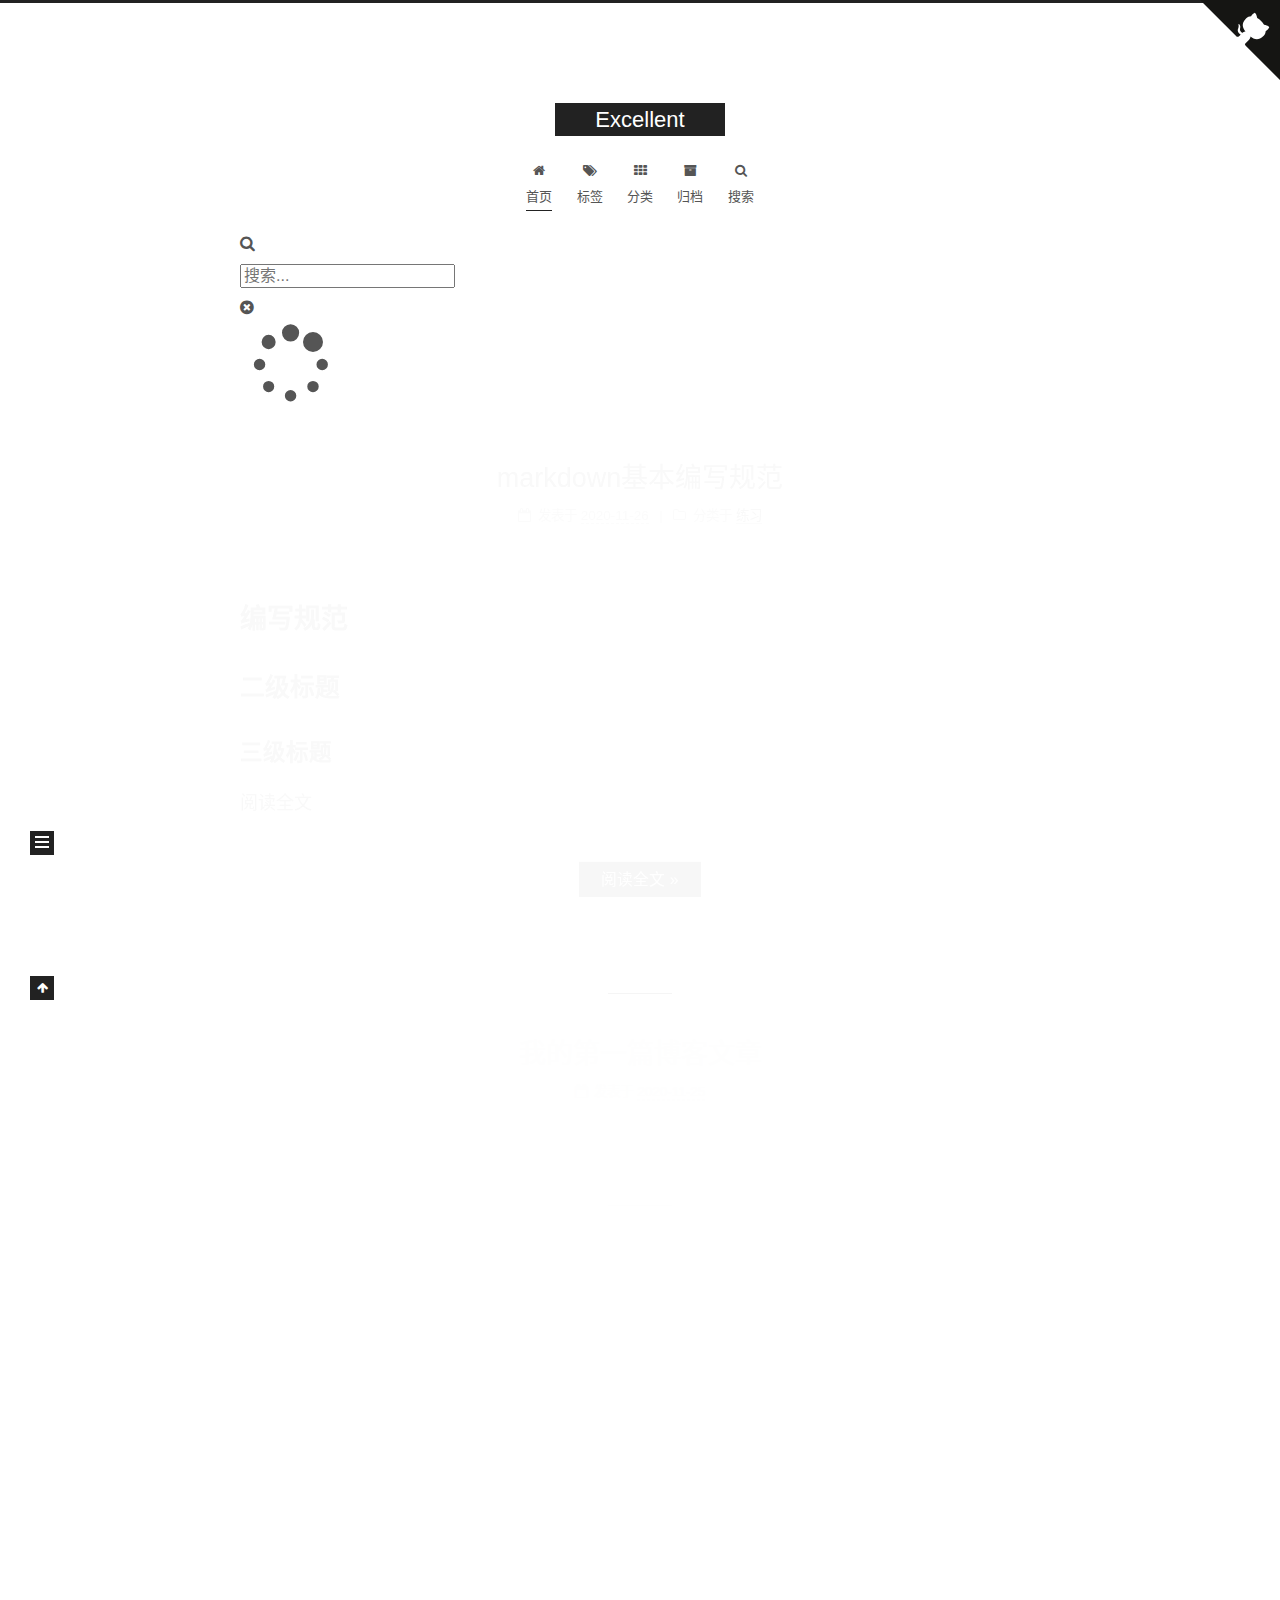
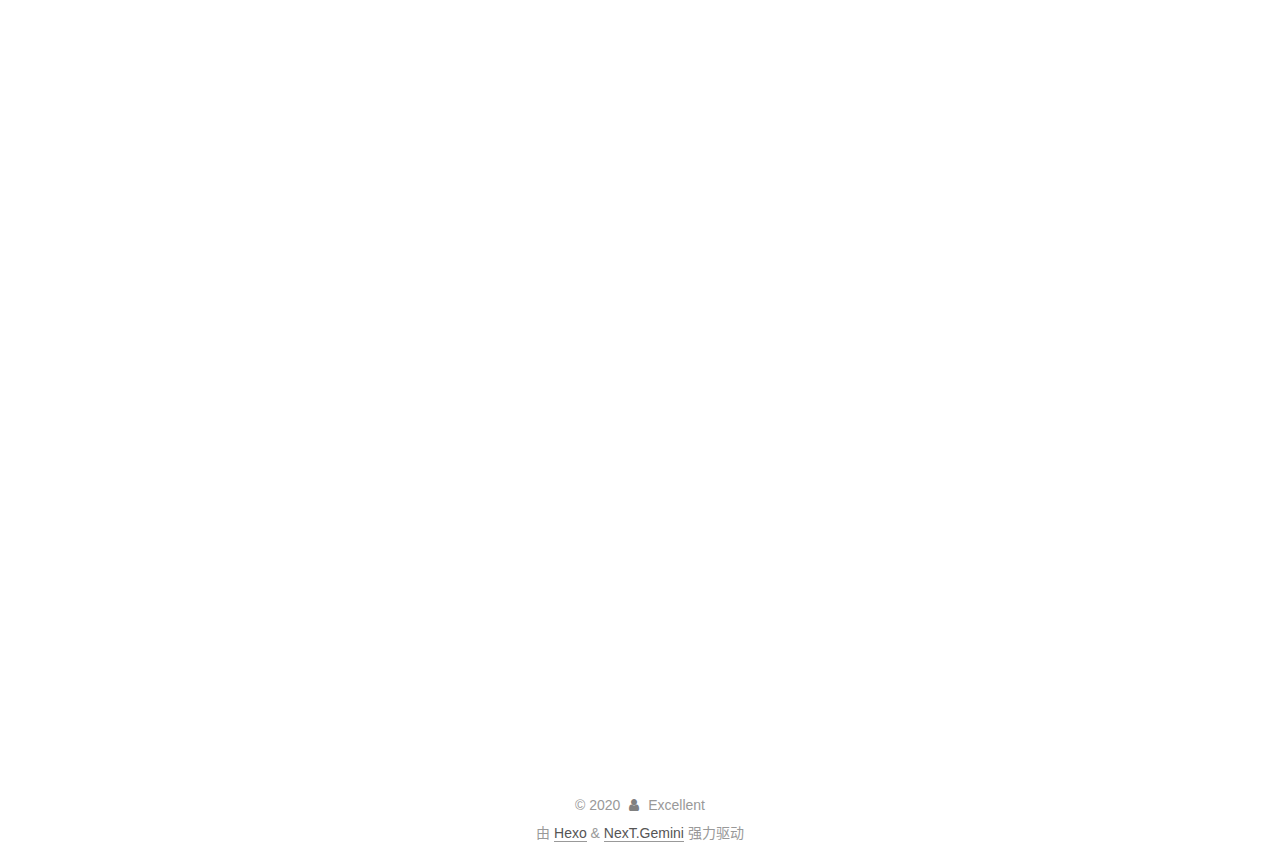
==== commit e9457be4: "Site updated: 2020-11-26 22:38:07" ====
--- a/index.html
+++ b/index.html
@@ -1,5 +1,5 @@
 <!DOCTYPE html>
-<html lang="zh-Hans">
+<html lang="zh-CN">
 <head>
   <meta charset="UTF-8">
 <meta name="viewport" content="width=device-width, initial-scale=1, maximum-scale=2">
@@ -17,18 +17,20 @@
 
 <script id="hexo-configurations">
     var NexT = window.NexT || {};
-    var CONFIG = {"hostname":"example.com","root":"/","scheme":"Muse","version":"7.8.0","exturl":false,"sidebar":{"position":"left","display":"post","padding":18,"offset":12,"onmobile":false},"copycode":{"enable":false,"show_result":false,"style":null},"back2top":{"enable":true,"sidebar":false,"scrollpercent":false},"bookmark":{"enable":false,"color":"#222","save":"auto"},"fancybox":false,"mediumzoom":false,"lazyload":false,"pangu":false,"comments":{"style":"tabs","active":null,"storage":true,"lazyload":false,"nav":null},"algolia":{"hits":{"per_page":10},"labels":{"input_placeholder":"Search for Posts","hits_empty":"We didn't find any results for the search: ${query}","hits_stats":"${hits} results found in ${time} ms"}},"localsearch":{"enable":false,"trigger":"auto","top_n_per_article":1,"unescape":false,"preload":false},"motion":{"enable":true,"async":false,"transition":{"post_block":"fadeIn","post_header":"slideDownIn","post_body":"slideDownIn","coll_header":"slideLeftIn","sidebar":"slideUpIn"}}};
+    var CONFIG = {"hostname":"excellent.com","root":"/","scheme":"Gemini","version":"7.8.0","exturl":false,"sidebar":{"position":"left","display":"post","padding":18,"offset":12,"onmobile":false},"copycode":{"enable":false,"show_result":false,"style":null},"back2top":{"enable":true,"sidebar":false,"scrollpercent":false},"bookmark":{"enable":false,"color":"#222","save":"auto"},"fancybox":false,"mediumzoom":false,"lazyload":false,"pangu":false,"comments":{"style":"tabs","active":null,"storage":true,"lazyload":false,"nav":null},"algolia":{"hits":{"per_page":10},"labels":{"input_placeholder":"Search for Posts","hits_empty":"We didn't find any results for the search: ${query}","hits_stats":"${hits} results found in ${time} ms"}},"localsearch":{"enable":true,"trigger":"auto","top_n_per_article":1,"unescape":false,"preload":false},"motion":{"enable":true,"async":false,"transition":{"post_block":"fadeIn","post_header":"slideDownIn","post_body":"slideDownIn","coll_header":"slideLeftIn","sidebar":"slideUpIn"}},"path":"search.xml"};
   </script>
 
-  <meta property="og:type" content="website">
-<meta property="og:title" content="Hexo">
-<meta property="og:url" content="http://example.com/index.html">
-<meta property="og:site_name" content="Hexo">
-<meta property="og:locale">
-<meta property="article:author" content="John Doe">
+  <meta name="description" content="Fighting!!!">
+<meta property="og:type" content="website">
+<meta property="og:title" content="Excellent">
+<meta property="og:url" content="http://excellent.com/index.html">
+<meta property="og:site_name" content="Excellent">
+<meta property="og:description" content="Fighting!!!">
+<meta property="og:locale" content="zh_CN">
+<meta property="article:author" content="Excellent">
 <meta name="twitter:card" content="summary">
 
-<link rel="canonical" href="http://example.com/">
+<link rel="canonical" href="http://excellent.com/">
 
 
 <script id="page-configurations">
@@ -37,11 +39,11 @@
     sidebar: "",
     isHome : true,
     isPost : false,
-    lang   : 'zh-Hans'
+    lang   : 'zh-CN'
   };
 </script>
 
-  <title>Hexo</title>
+  <title>Excellent</title>
   
 
 
@@ -77,11 +79,12 @@
 <body itemscope itemtype="http://schema.org/WebPage">
   <div class="container use-motion">
     <div class="headband"></div>
+    <a target="_blank" rel="noopener" href="https://github.com/ExcellentCSDN" class="github-corner" aria-label="View source on GitHub"><svg width="80" height="80" viewBox="0 0 250 250" style="fill:#151513; color:#fff; position: absolute; top: 0; border: 0; right: 0;" aria-hidden="true"><path d="M0,0 L115,115 L130,115 L142,142 L250,250 L250,0 Z"></path><path d="M128.3,109.0 C113.8,99.7 119.0,89.6 119.0,89.6 C122.0,82.7 120.5,78.6 120.5,78.6 C119.2,72.0 123.4,76.3 123.4,76.3 C127.3,80.9 125.5,87.3 125.5,87.3 C122.9,97.6 130.6,101.9 134.4,103.2" fill="currentColor" style="transform-origin: 130px 106px;" class="octo-arm"></path><path d="M115.0,115.0 C114.9,115.1 118.7,116.5 119.8,115.4 L133.7,101.6 C136.9,99.2 139.9,98.4 142.2,98.6 C133.8,88.0 127.5,74.4 143.8,58.0 C148.5,53.4 154.0,51.2 159.7,51.0 C160.3,49.4 163.2,43.6 171.4,40.1 C171.4,40.1 176.1,42.5 178.8,56.2 C183.1,58.6 187.2,61.8 190.9,65.4 C194.5,69.0 197.7,73.2 200.1,77.6 C213.8,80.2 216.3,84.9 216.3,84.9 C212.7,93.1 206.9,96.0 205.4,96.6 C205.1,102.4 203.0,107.8 198.3,112.5 C181.9,128.9 168.3,122.5 157.7,114.1 C157.9,116.9 156.7,120.9 152.7,124.9 L141.0,136.5 C139.8,137.7 141.6,141.9 141.8,141.8 Z" fill="currentColor" class="octo-body"></path></svg></a><style>.github-corner:hover .octo-arm{animation:octocat-wave 560ms ease-in-out}@keyframes octocat-wave{0%,100%{transform:rotate(0)}20%,60%{transform:rotate(-25deg)}40%,80%{transform:rotate(10deg)}}@media (max-width:500px){.github-corner:hover .octo-arm{animation:none}.github-corner .octo-arm{animation:octocat-wave 560ms ease-in-out}}</style>
 
     <header class="header" itemscope itemtype="http://schema.org/WPHeader">
       <div class="header-inner"><div class="site-brand-container">
   <div class="site-nav-toggle">
-    <div class="toggle" aria-label="تشغيل شريط التصفح">
+    <div class="toggle" aria-label="切换导航栏">
       <span class="toggle-line toggle-line-first"></span>
       <span class="toggle-line toggle-line-middle"></span>
       <span class="toggle-line toggle-line-last"></span>
@@ -92,13 +95,14 @@
 
     <a href="/" class="brand" rel="start">
       <span class="logo-line-before"><i></i></span>
-      <h1 class="site-title">Hexo</h1>
+      <h1 class="site-title">Excellent</h1>
       <span class="logo-line-after"><i></i></span>
     </a>
   </div>
 
   <div class="site-nav-right">
     <div class="toggle popup-trigger">
+        <i class="fa fa-search fa-fw fa-lg"></i>
     </div>
   </div>
 </div>
@@ -110,19 +114,56 @@
   <ul id="menu" class="menu">
         <li class="menu-item menu-item-home">
 
-    <a href="/" rel="section"><i class="fa fa-fw fa-home"></i>Home</a>
+    <a href="/" rel="section"><i class="fa fa-fw fa-home"></i>首页</a>
+
+  </li>
+        <li class="menu-item menu-item-tags">
+
+    <a href="/tags/" rel="section"><i class="fa fa-fw fa-tags"></i>标签</a>
+
+  </li>
+        <li class="menu-item menu-item-categories">
+
+    <a href="/categories/" rel="section"><i class="fa fa-fw fa-th"></i>分类</a>
 
   </li>
         <li class="menu-item menu-item-archives">
 
-    <a href="/archives/" rel="section"><i class="fa fa-fw fa-archive"></i>الأرشيفات</a>
+    <a href="/archives/" rel="section"><i class="fa fa-fw fa-archive"></i>归档</a>
 
   </li>
+      <li class="menu-item menu-item-search">
+        <a role="button" class="popup-trigger"><i class="fa fa-search fa-fw"></i>搜索
+        </a>
+      </li>
   </ul>
 </nav>
 
 
 
+  <div class="search-pop-overlay">
+    <div class="popup search-popup">
+        <div class="search-header">
+  <span class="search-icon">
+    <i class="fa fa-search"></i>
+  </span>
+  <div class="search-input-container">
+    <input autocomplete="off" autocapitalize="off"
+           placeholder="搜索..." spellcheck="false"
+           type="search" class="search-input">
+  </div>
+  <span class="popup-btn-close">
+    <i class="fa fa-times-circle"></i>
+  </span>
+</div>
+<div id="search-result">
+  <div id="no-result">
+    <i class="fa fa-spinner fa-pulse fa-5x fa-fw"></i>
+  </div>
+</div>
+
+    </div>
+  </div>
 
 </div>
     </header>
@@ -144,22 +185,22 @@
       
   
   
-  <article itemscope itemtype="http://schema.org/Article" class="post-block" lang="zh-Hans">
-    <link itemprop="mainEntityOfPage" href="http://example.com/2020/11/25/%E6%88%91%E7%9A%84%E7%AC%AC%E4%B8%80%E7%AF%87%E5%8D%9A%E5%AE%A2%E6%96%87%E7%AB%A0/">
+  <article itemscope itemtype="http://schema.org/Article" class="post-block" lang="zh-CN">
+    <link itemprop="mainEntityOfPage" href="http://excellent.com/2020/11/26/markdown%E5%9F%BA%E6%9C%AC%E7%BC%96%E5%86%99%E8%A7%84%E8%8C%83/">
 
     <span hidden itemprop="author" itemscope itemtype="http://schema.org/Person">
-      <meta itemprop="image" content="/images/avatar.gif">
-      <meta itemprop="name" content="John Doe">
-      <meta itemprop="description" content="">
+      <meta itemprop="image" content="/images/%E5%A4%B4%E5%83%8F.jpg">
+      <meta itemprop="name" content="Excellent">
+      <meta itemprop="description" content="Fighting!!!">
     </span>
 
     <span hidden itemprop="publisher" itemscope itemtype="http://schema.org/Organization">
-      <meta itemprop="name" content="Hexo">
+      <meta itemprop="name" content="Excellent">
     </span>
       <header class="post-header">
         <h2 class="post-title" itemprop="name headline">
           
-            <a href="/2020/11/25/%E6%88%91%E7%9A%84%E7%AC%AC%E4%B8%80%E7%AF%87%E5%8D%9A%E5%AE%A2%E6%96%87%E7%AB%A0/" class="post-title-link" itemprop="url">我的第一篇博客文章</a>
+            <a href="/2020/11/26/markdown%E5%9F%BA%E6%9C%AC%E7%BC%96%E5%86%99%E8%A7%84%E8%8C%83/" class="post-title-link" itemprop="url">markdown基本编写规范</a>
         </h2>
 
         <div class="post-meta">
@@ -167,10 +208,19 @@
               <span class="post-meta-item-icon">
                 <i class="fa fa-calendar-o"></i>
               </span>
-              <span class="post-meta-item-text">نُشر في</span>
+              <span class="post-meta-item-text">发表于</span>
               
 
-              <time title="أُنشأ: 2020-11-25 21:29:49 / عُدل: 21:35:05" itemprop="dateCreated datePublished" datetime="2020-11-25T21:29:49+08:00">2020-11-25</time>
+              <time title="创建时间：2020-11-26 15:55:13 / 修改时间：16:52:30" itemprop="dateCreated datePublished" datetime="2020-11-26T15:55:13+08:00">2020-11-26</time>
+            </span>
+            <span class="post-meta-item">
+              <span class="post-meta-item-icon">
+                <i class="fa fa-folder-o"></i>
+              </span>
+              <span class="post-meta-item-text">分类于</span>
+                <span itemprop="about" itemscope itemtype="http://schema.org/Thing">
+                  <a href="/categories/%E7%BB%83%E4%B9%A0/" itemprop="url" rel="index"><span itemprop="name">练习</span></a>
+                </span>
             </span>
 
           
@@ -184,7 +234,15 @@
     <div class="post-body" itemprop="articleBody">
 
       
-          
+          <h1 id="编写规范"><a href="#编写规范" class="headerlink" title="编写规范"></a>编写规范</h1><h2 id="二级标题"><a href="#二级标题" class="headerlink" title="二级标题"></a>二级标题</h2><h3 id="三级标题"><a href="#三级标题" class="headerlink" title="三级标题"></a>三级标题</h3><p>阅读全文</p>
+          <!--noindex-->
+            <div class="post-button">
+              <a class="btn" href="/2020/11/26/markdown%E5%9F%BA%E6%9C%AC%E7%BC%96%E5%86%99%E8%A7%84%E8%8C%83/#more" rel="contents">
+                阅读全文 &raquo;
+              </a>
+            </div>
+          <!--/noindex-->
+        
       
     </div>
 
@@ -202,22 +260,22 @@
       
   
   
-  <article itemscope itemtype="http://schema.org/Article" class="post-block" lang="zh-Hans">
-    <link itemprop="mainEntityOfPage" href="http://example.com/2020/11/25/hello-world/">
+  <article itemscope itemtype="http://schema.org/Article" class="post-block" lang="zh-CN">
+    <link itemprop="mainEntityOfPage" href="http://excellent.com/2020/11/25/%E6%88%91%E7%9A%84%E7%AC%AC%E4%B8%80%E7%AF%87%E5%8D%9A%E5%AE%A2%E6%96%87%E7%AB%A0/">
 
     <span hidden itemprop="author" itemscope itemtype="http://schema.org/Person">
-      <meta itemprop="image" content="/images/avatar.gif">
-      <meta itemprop="name" content="John Doe">
-      <meta itemprop="description" content="">
+      <meta itemprop="image" content="/images/%E5%A4%B4%E5%83%8F.jpg">
+      <meta itemprop="name" content="Excellent">
+      <meta itemprop="description" content="Fighting!!!">
     </span>
 
     <span hidden itemprop="publisher" itemscope itemtype="http://schema.org/Organization">
-      <meta itemprop="name" content="Hexo">
+      <meta itemprop="name" content="Excellent">
     </span>
       <header class="post-header">
         <h2 class="post-title" itemprop="name headline">
           
-            <a href="/2020/11/25/hello-world/" class="post-title-link" itemprop="url">Hello World</a>
+            <a href="/2020/11/25/%E6%88%91%E7%9A%84%E7%AC%AC%E4%B8%80%E7%AF%87%E5%8D%9A%E5%AE%A2%E6%96%87%E7%AB%A0/" class="post-title-link" itemprop="url">我的第一篇博客文章</a>
         </h2>
 
         <div class="post-meta">
@@ -225,9 +283,67 @@
               <span class="post-meta-item-icon">
                 <i class="fa fa-calendar-o"></i>
               </span>
-              <span class="post-meta-item-text">نُشر في</span>
-
-              <time title="أُنشأ: 2020-11-25 20:55:19" itemprop="dateCreated datePublished" datetime="2020-11-25T20:55:19+08:00">2020-11-25</time>
+              <span class="post-meta-item-text">发表于</span>
+              
+
+              <time title="创建时间：2020-11-25 21:29:49 / 修改时间：21:35:05" itemprop="dateCreated datePublished" datetime="2020-11-25T21:29:49+08:00">2020-11-25</time>
+            </span>
+
+          
+
+        </div>
+      </header>
+
+    
+    
+    
+    <div class="post-body" itemprop="articleBody">
+
+      
+          
+      
+    </div>
+
+    
+    
+    
+      <footer class="post-footer">
+        <div class="post-eof"></div>
+      </footer>
+  </article>
+  
+  
+  
+
+      
+  
+  
+  <article itemscope itemtype="http://schema.org/Article" class="post-block" lang="zh-CN">
+    <link itemprop="mainEntityOfPage" href="http://excellent.com/2020/11/25/hello-world/">
+
+    <span hidden itemprop="author" itemscope itemtype="http://schema.org/Person">
+      <meta itemprop="image" content="/images/%E5%A4%B4%E5%83%8F.jpg">
+      <meta itemprop="name" content="Excellent">
+      <meta itemprop="description" content="Fighting!!!">
+    </span>
+
+    <span hidden itemprop="publisher" itemscope itemtype="http://schema.org/Organization">
+      <meta itemprop="name" content="Excellent">
+    </span>
+      <header class="post-header">
+        <h2 class="post-title" itemprop="name headline">
+          
+            <a href="/2020/11/25/hello-world/" class="post-title-link" itemprop="url">Hello World</a>
+        </h2>
+
+        <div class="post-meta">
+            <span class="post-meta-item">
+              <span class="post-meta-item-icon">
+                <i class="fa fa-calendar-o"></i>
+              </span>
+              <span class="post-meta-item-text">发表于</span>
+
+              <time title="创建时间：2020-11-25 20:55:19" itemprop="dateCreated datePublished" datetime="2020-11-25T20:55:19+08:00">2020-11-25</time>
             </span>
 
           
@@ -313,10 +429,10 @@
 
       <ul class="sidebar-nav motion-element">
         <li class="sidebar-nav-toc">
-          المحتويات
+          文章目录
         </li>
         <li class="sidebar-nav-overview">
-          عام
+          站点概览
         </li>
       </ul>
 
@@ -327,20 +443,33 @@
 
       <div class="site-overview-wrap sidebar-panel">
         <div class="site-author motion-element" itemprop="author" itemscope itemtype="http://schema.org/Person">
-  <p class="site-author-name" itemprop="name">John Doe</p>
-  <div class="site-description" itemprop="description"></div>
+    <img class="site-author-image" itemprop="image" alt="Excellent"
+      src="/images/%E5%A4%B4%E5%83%8F.jpg">
+  <p class="site-author-name" itemprop="name">Excellent</p>
+  <div class="site-description" itemprop="description">Fighting!!!</div>
 </div>
 <div class="site-state-wrap motion-element">
   <nav class="site-state">
       <div class="site-state-item site-state-posts">
           <a href="/archives/">
         
-          <span class="site-state-item-count">2</span>
-          <span class="site-state-item-name">المقالات</span>
+          <span class="site-state-item-count">3</span>
+          <span class="site-state-item-name">日志</span>
         </a>
       </div>
+      <div class="site-state-item site-state-categories">
+            <a href="/categories/">
+          
+        <span class="site-state-item-count">1</span>
+        <span class="site-state-item-name">分类</span></a>
+      </div>
   </nav>
 </div>
+  <div class="links-of-author motion-element">
+      <span class="links-of-author-item">
+        <a href="https://github.com/ExcellentCSDN" title="GitHub → https:&#x2F;&#x2F;github.com&#x2F;ExcellentCSDN" rel="noopener" target="_blank"><i class="fa fa-fw fa-github"></i>GitHub</a>
+      </span>
+  </div>
 
 
 
@@ -367,9 +496,9 @@
   <span class="with-love">
     <i class="fa fa-user"></i>
   </span>
-  <span class="author" itemprop="copyrightHolder">John Doe</span>
-</div>
-  <div class="powered-by">تطبيق الموقع <a href="https://hexo.io/" class="theme-link" rel="noopener" target="_blank">Hexo</a> & <a href="https://muse.theme-next.org/" class="theme-link" rel="noopener" target="_blank">NexT.Muse</a>
+  <span class="author" itemprop="copyrightHolder">Excellent</span>
+</div>
+  <div class="powered-by">由 <a href="https://hexo.io/" class="theme-link" rel="noopener" target="_blank">Hexo</a> & <a href="https://theme-next.org/" class="theme-link" rel="noopener" target="_blank">NexT.Gemini</a> 强力驱动
   </div>
 
         
@@ -395,7 +524,7 @@
 <script src="/js/motion.js"></script>
 
 
-<script src="/js/schemes/muse.js"></script>
+<script src="/js/schemes/pisces.js"></script>
 
 
 <script src="/js/next-boot.js"></script>
@@ -406,6 +535,10 @@
   
 
 
+
+
+  
+<script src="/js/local-search.js"></script>
 
 
 
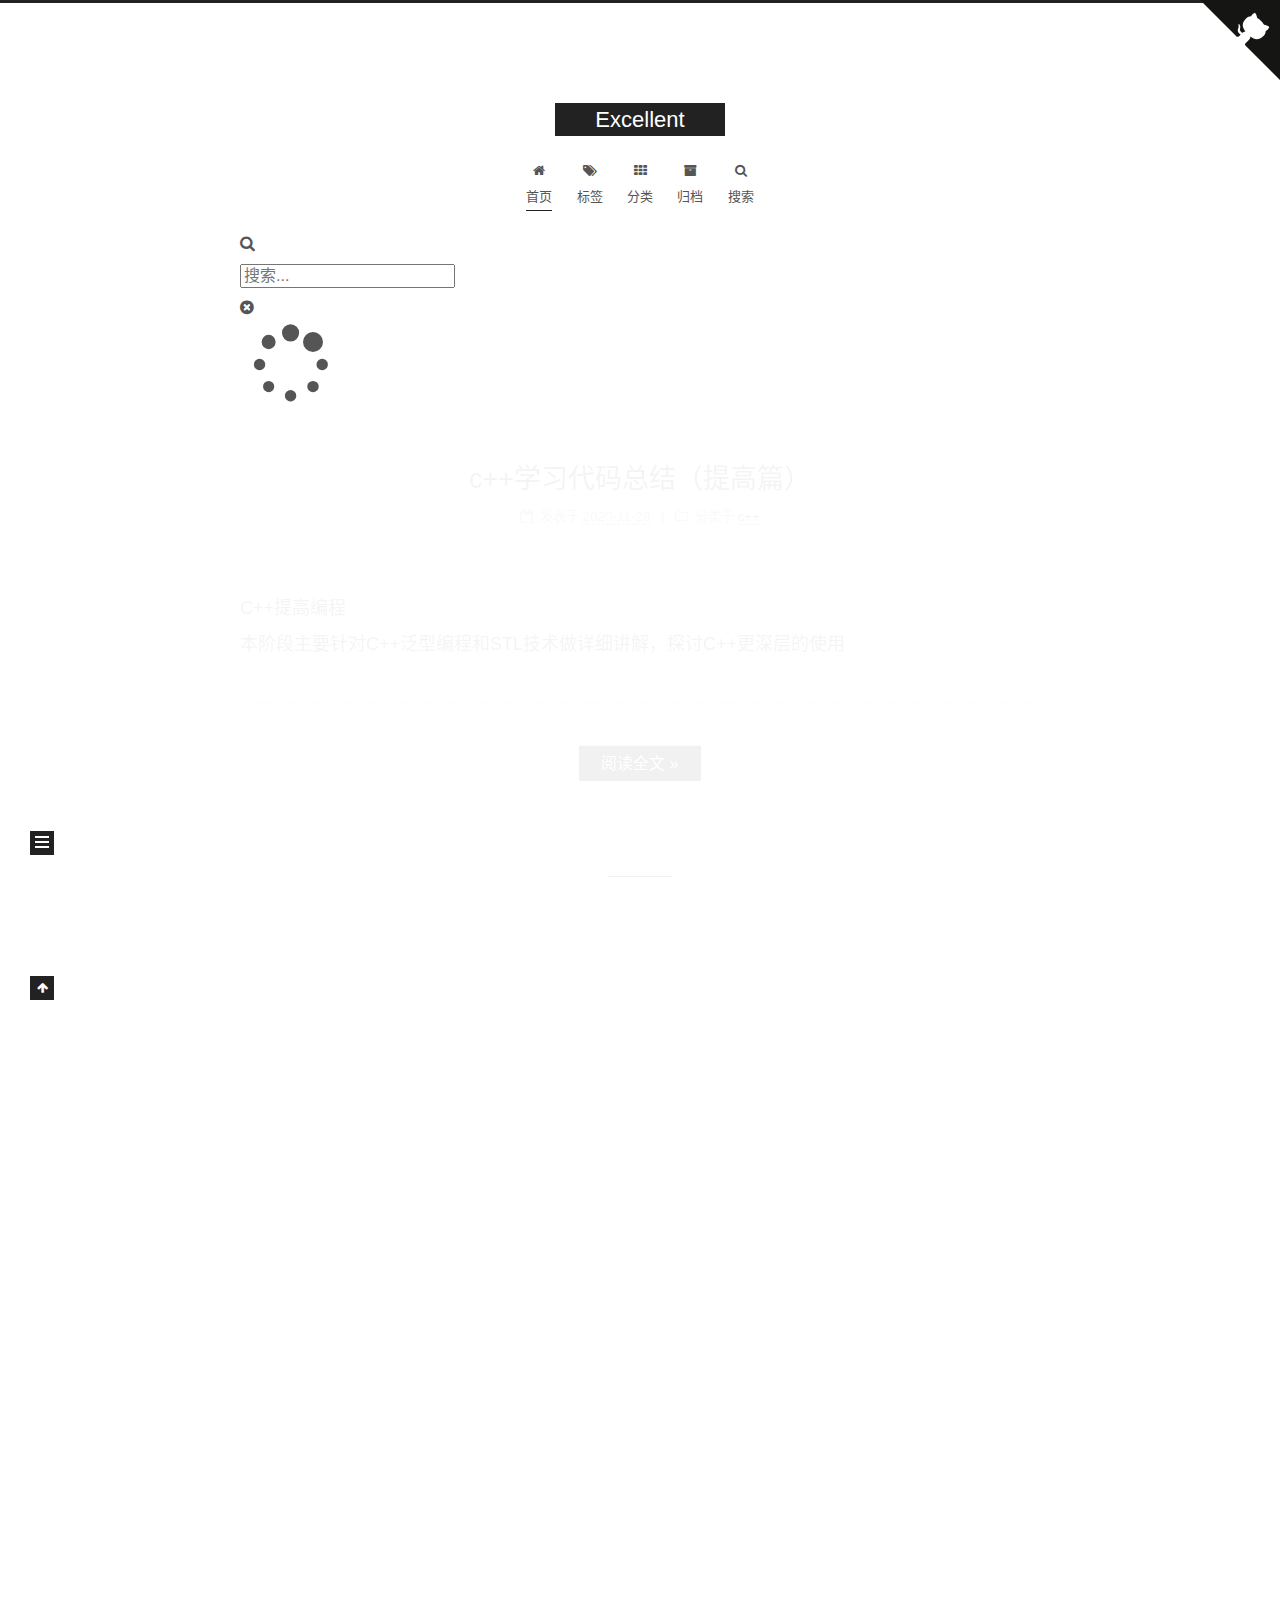
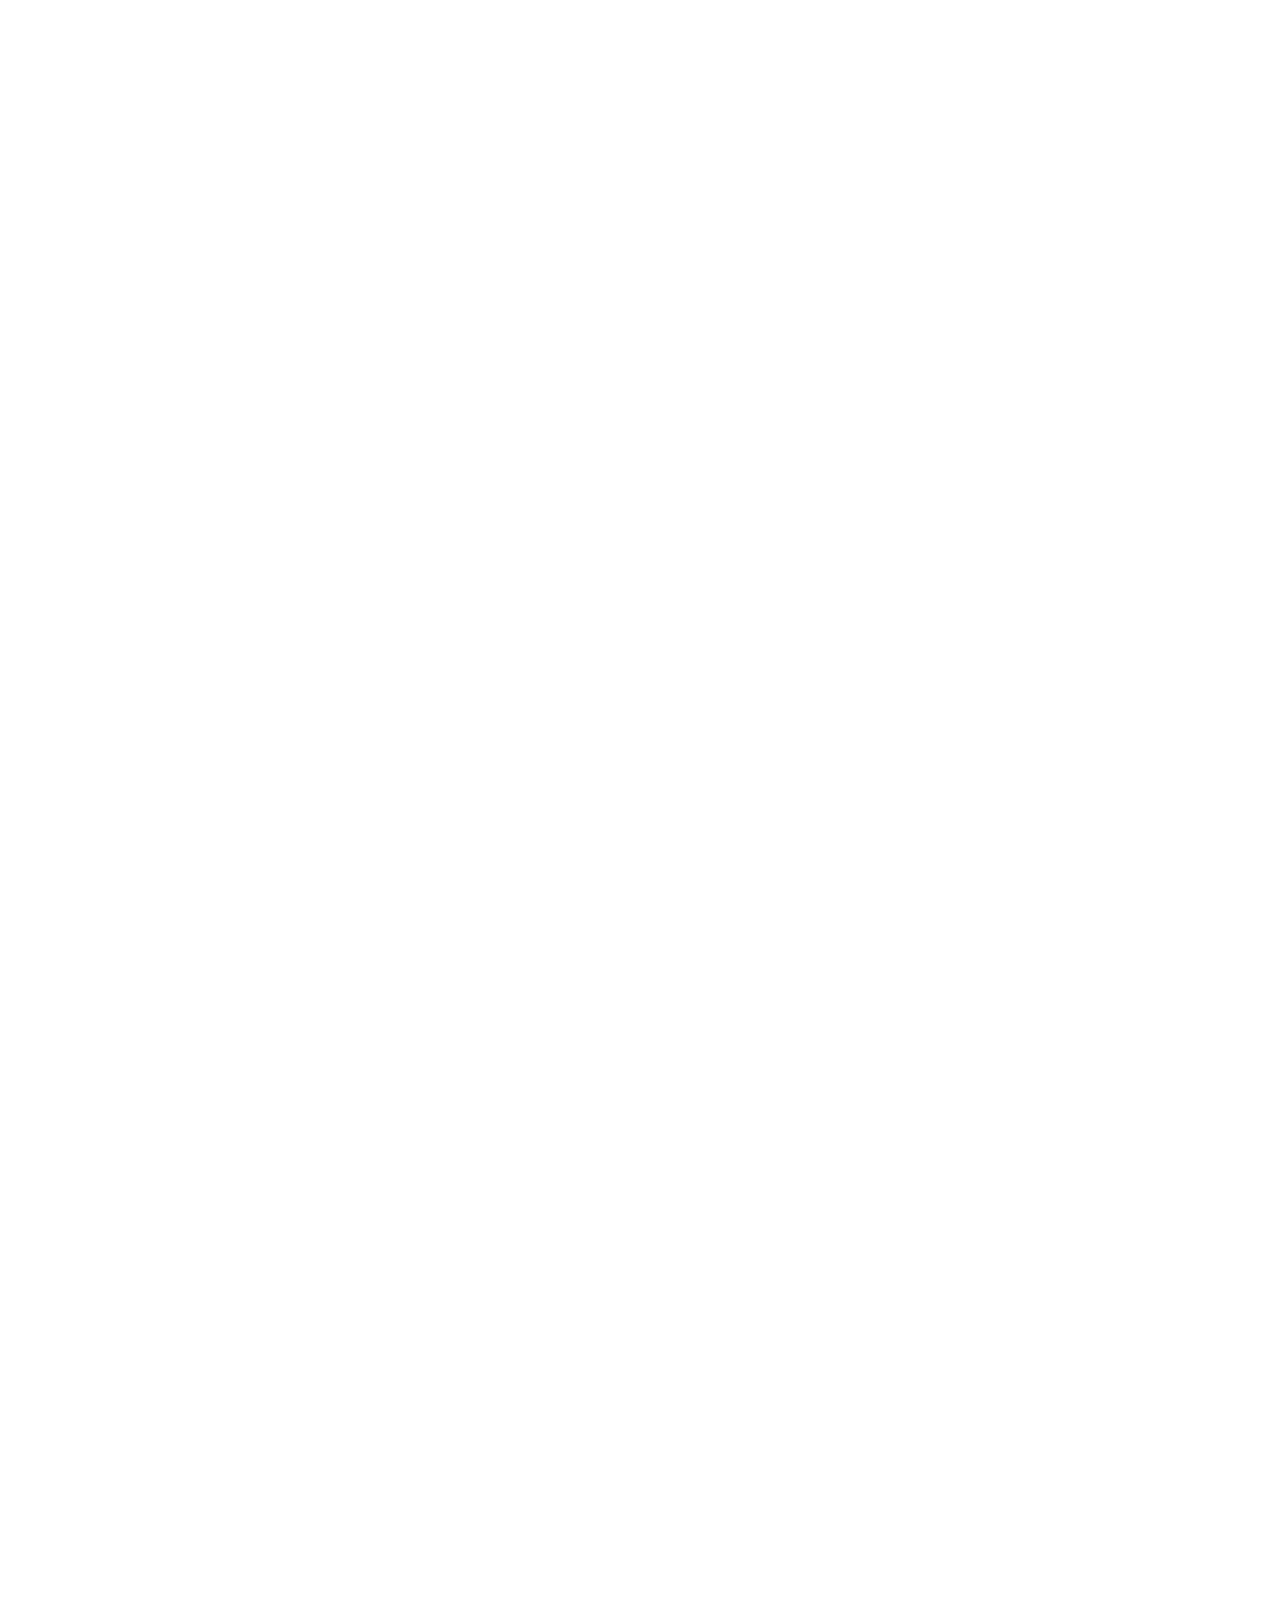
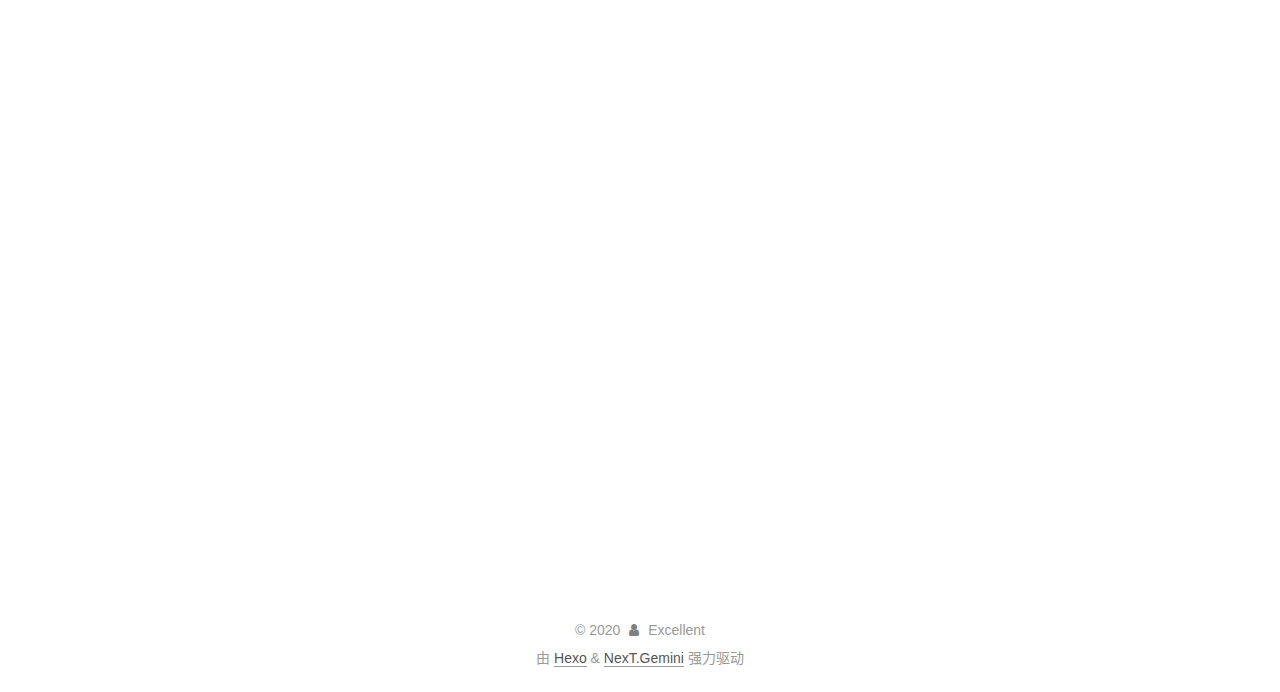
==== commit 0eb3e0c3: "Site updated: 2020-11-28 11:25:05" ====
--- a/index.html
+++ b/index.html
@@ -182,6 +182,234 @@
 
           <div class="content index posts-expand">
             
+      
+  
+  
+  <article itemscope itemtype="http://schema.org/Article" class="post-block" lang="zh-CN">
+    <link itemprop="mainEntityOfPage" href="http://excellent.com/2020/11/28/c++%E5%AD%A6%E4%B9%A0%E4%BB%A3%E7%A0%81%E6%80%BB%E7%BB%93%EF%BC%88%E6%8F%90%E9%AB%98%E7%AF%87%EF%BC%89/">
+
+    <span hidden itemprop="author" itemscope itemtype="http://schema.org/Person">
+      <meta itemprop="image" content="/images/%E5%A4%B4%E5%83%8F.jpg">
+      <meta itemprop="name" content="Excellent">
+      <meta itemprop="description" content="Fighting!!!">
+    </span>
+
+    <span hidden itemprop="publisher" itemscope itemtype="http://schema.org/Organization">
+      <meta itemprop="name" content="Excellent">
+    </span>
+      <header class="post-header">
+        <h2 class="post-title" itemprop="name headline">
+          
+            <a href="/2020/11/28/c++%E5%AD%A6%E4%B9%A0%E4%BB%A3%E7%A0%81%E6%80%BB%E7%BB%93%EF%BC%88%E6%8F%90%E9%AB%98%E7%AF%87%EF%BC%89/" class="post-title-link" itemprop="url">c++学习代码总结（提高篇）</a>
+        </h2>
+
+        <div class="post-meta">
+            <span class="post-meta-item">
+              <span class="post-meta-item-icon">
+                <i class="fa fa-calendar-o"></i>
+              </span>
+              <span class="post-meta-item-text">发表于</span>
+              
+
+              <time title="创建时间：2020-11-28 11:17:06 / 修改时间：11:21:46" itemprop="dateCreated datePublished" datetime="2020-11-28T11:17:06+08:00">2020-11-28</time>
+            </span>
+            <span class="post-meta-item">
+              <span class="post-meta-item-icon">
+                <i class="fa fa-folder-o"></i>
+              </span>
+              <span class="post-meta-item-text">分类于</span>
+                <span itemprop="about" itemscope itemtype="http://schema.org/Thing">
+                  <a href="/categories/c/" itemprop="url" rel="index"><span itemprop="name">c++</span></a>
+                </span>
+            </span>
+
+          
+
+        </div>
+      </header>
+
+    
+    
+    
+    <div class="post-body" itemprop="articleBody">
+
+      
+          <p>C++提高编程<br>本阶段主要针对C++泛型编程和STL技术做详细讲解，探讨C++更深层的使用</p>
+<hr>
+          <!--noindex-->
+            <div class="post-button">
+              <a class="btn" href="/2020/11/28/c++%E5%AD%A6%E4%B9%A0%E4%BB%A3%E7%A0%81%E6%80%BB%E7%BB%93%EF%BC%88%E6%8F%90%E9%AB%98%E7%AF%87%EF%BC%89/#more" rel="contents">
+                阅读全文 &raquo;
+              </a>
+            </div>
+          <!--/noindex-->
+        
+      
+    </div>
+
+    
+    
+    
+      <footer class="post-footer">
+        <div class="post-eof"></div>
+      </footer>
+  </article>
+  
+  
+  
+
+      
+  
+  
+  <article itemscope itemtype="http://schema.org/Article" class="post-block" lang="zh-CN">
+    <link itemprop="mainEntityOfPage" href="http://excellent.com/2020/11/28/c++%E5%AD%A6%E4%B9%A0%E4%BB%A3%E7%A0%81%E6%80%BB%E7%BB%93%EF%BC%88%E6%A0%B8%E5%BF%83%E7%BC%96%E7%A8%8B%E7%AF%87%EF%BC%89/">
+
+    <span hidden itemprop="author" itemscope itemtype="http://schema.org/Person">
+      <meta itemprop="image" content="/images/%E5%A4%B4%E5%83%8F.jpg">
+      <meta itemprop="name" content="Excellent">
+      <meta itemprop="description" content="Fighting!!!">
+    </span>
+
+    <span hidden itemprop="publisher" itemscope itemtype="http://schema.org/Organization">
+      <meta itemprop="name" content="Excellent">
+    </span>
+      <header class="post-header">
+        <h2 class="post-title" itemprop="name headline">
+          
+            <a href="/2020/11/28/c++%E5%AD%A6%E4%B9%A0%E4%BB%A3%E7%A0%81%E6%80%BB%E7%BB%93%EF%BC%88%E6%A0%B8%E5%BF%83%E7%BC%96%E7%A8%8B%E7%AF%87%EF%BC%89/" class="post-title-link" itemprop="url">c++学习代码总结（核心编程篇）</a>
+        </h2>
+
+        <div class="post-meta">
+            <span class="post-meta-item">
+              <span class="post-meta-item-icon">
+                <i class="fa fa-calendar-o"></i>
+              </span>
+              <span class="post-meta-item-text">发表于</span>
+              
+
+              <time title="创建时间：2020-11-28 11:07:36 / 修改时间：11:15:47" itemprop="dateCreated datePublished" datetime="2020-11-28T11:07:36+08:00">2020-11-28</time>
+            </span>
+            <span class="post-meta-item">
+              <span class="post-meta-item-icon">
+                <i class="fa fa-folder-o"></i>
+              </span>
+              <span class="post-meta-item-text">分类于</span>
+                <span itemprop="about" itemscope itemtype="http://schema.org/Thing">
+                  <a href="/categories/c/" itemprop="url" rel="index"><span itemprop="name">c++</span></a>
+                </span>
+            </span>
+
+          
+
+        </div>
+      </header>
+
+    
+    
+    
+    <div class="post-body" itemprop="articleBody">
+
+      
+          <p>C++核心编程<br>本阶段主要针对C++面向对象编程技术做详细讲解，探讨C++中的核心和精髓。</p>
+<hr>
+          <!--noindex-->
+            <div class="post-button">
+              <a class="btn" href="/2020/11/28/c++%E5%AD%A6%E4%B9%A0%E4%BB%A3%E7%A0%81%E6%80%BB%E7%BB%93%EF%BC%88%E6%A0%B8%E5%BF%83%E7%BC%96%E7%A8%8B%E7%AF%87%EF%BC%89/#more" rel="contents">
+                阅读全文 &raquo;
+              </a>
+            </div>
+          <!--/noindex-->
+        
+      
+    </div>
+
+    
+    
+    
+      <footer class="post-footer">
+        <div class="post-eof"></div>
+      </footer>
+  </article>
+  
+  
+  
+
+      
+  
+  
+  <article itemscope itemtype="http://schema.org/Article" class="post-block" lang="zh-CN">
+    <link itemprop="mainEntityOfPage" href="http://excellent.com/2020/11/28/c++%E5%AD%A6%E4%B9%A0%E4%BB%A3%E7%A0%81%E6%80%BB%E7%BB%93%EF%BC%88%E5%9F%BA%E7%A1%80%E7%9F%A5%E8%AF%86%E7%AF%87%EF%BC%89/">
+
+    <span hidden itemprop="author" itemscope itemtype="http://schema.org/Person">
+      <meta itemprop="image" content="/images/%E5%A4%B4%E5%83%8F.jpg">
+      <meta itemprop="name" content="Excellent">
+      <meta itemprop="description" content="Fighting!!!">
+    </span>
+
+    <span hidden itemprop="publisher" itemscope itemtype="http://schema.org/Organization">
+      <meta itemprop="name" content="Excellent">
+    </span>
+      <header class="post-header">
+        <h2 class="post-title" itemprop="name headline">
+          
+            <a href="/2020/11/28/c++%E5%AD%A6%E4%B9%A0%E4%BB%A3%E7%A0%81%E6%80%BB%E7%BB%93%EF%BC%88%E5%9F%BA%E7%A1%80%E7%9F%A5%E8%AF%86%E7%AF%87%EF%BC%89/" class="post-title-link" itemprop="url">c++学习代码总结（基础知识篇）</a>
+        </h2>
+
+        <div class="post-meta">
+            <span class="post-meta-item">
+              <span class="post-meta-item-icon">
+                <i class="fa fa-calendar-o"></i>
+              </span>
+              <span class="post-meta-item-text">发表于</span>
+              
+
+              <time title="创建时间：2020-11-28 10:29:58 / 修改时间：11:06:29" itemprop="dateCreated datePublished" datetime="2020-11-28T10:29:58+08:00">2020-11-28</time>
+            </span>
+            <span class="post-meta-item">
+              <span class="post-meta-item-icon">
+                <i class="fa fa-folder-o"></i>
+              </span>
+              <span class="post-meta-item-text">分类于</span>
+                <span itemprop="about" itemscope itemtype="http://schema.org/Thing">
+                  <a href="/categories/c/" itemprop="url" rel="index"><span itemprop="name">c++</span></a>
+                </span>
+            </span>
+
+          
+
+        </div>
+      </header>
+
+    
+    
+    
+    <div class="post-body" itemprop="articleBody">
+
+      
+          <p>这是我在学习c++过程中根据视频上的讲解和例子，加自己的理解，总结出来每一个知识点完整的练习代码，<br>每个代码均可在Visual Studio 2017中运行。</p>
+<hr>
+          <!--noindex-->
+            <div class="post-button">
+              <a class="btn" href="/2020/11/28/c++%E5%AD%A6%E4%B9%A0%E4%BB%A3%E7%A0%81%E6%80%BB%E7%BB%93%EF%BC%88%E5%9F%BA%E7%A1%80%E7%9F%A5%E8%AF%86%E7%AF%87%EF%BC%89/#more" rel="contents">
+                阅读全文 &raquo;
+              </a>
+            </div>
+          <!--/noindex-->
+        
+      
+    </div>
+
+    
+    
+    
+      <footer class="post-footer">
+        <div class="post-eof"></div>
+      </footer>
+  </article>
+  
+  
+  
+
       
   
   
@@ -453,14 +681,14 @@
       <div class="site-state-item site-state-posts">
           <a href="/archives/">
         
-          <span class="site-state-item-count">3</span>
+          <span class="site-state-item-count">6</span>
           <span class="site-state-item-name">日志</span>
         </a>
       </div>
       <div class="site-state-item site-state-categories">
             <a href="/categories/">
           
-        <span class="site-state-item-count">1</span>
+        <span class="site-state-item-count">2</span>
         <span class="site-state-item-name">分类</span></a>
       </div>
   </nav>
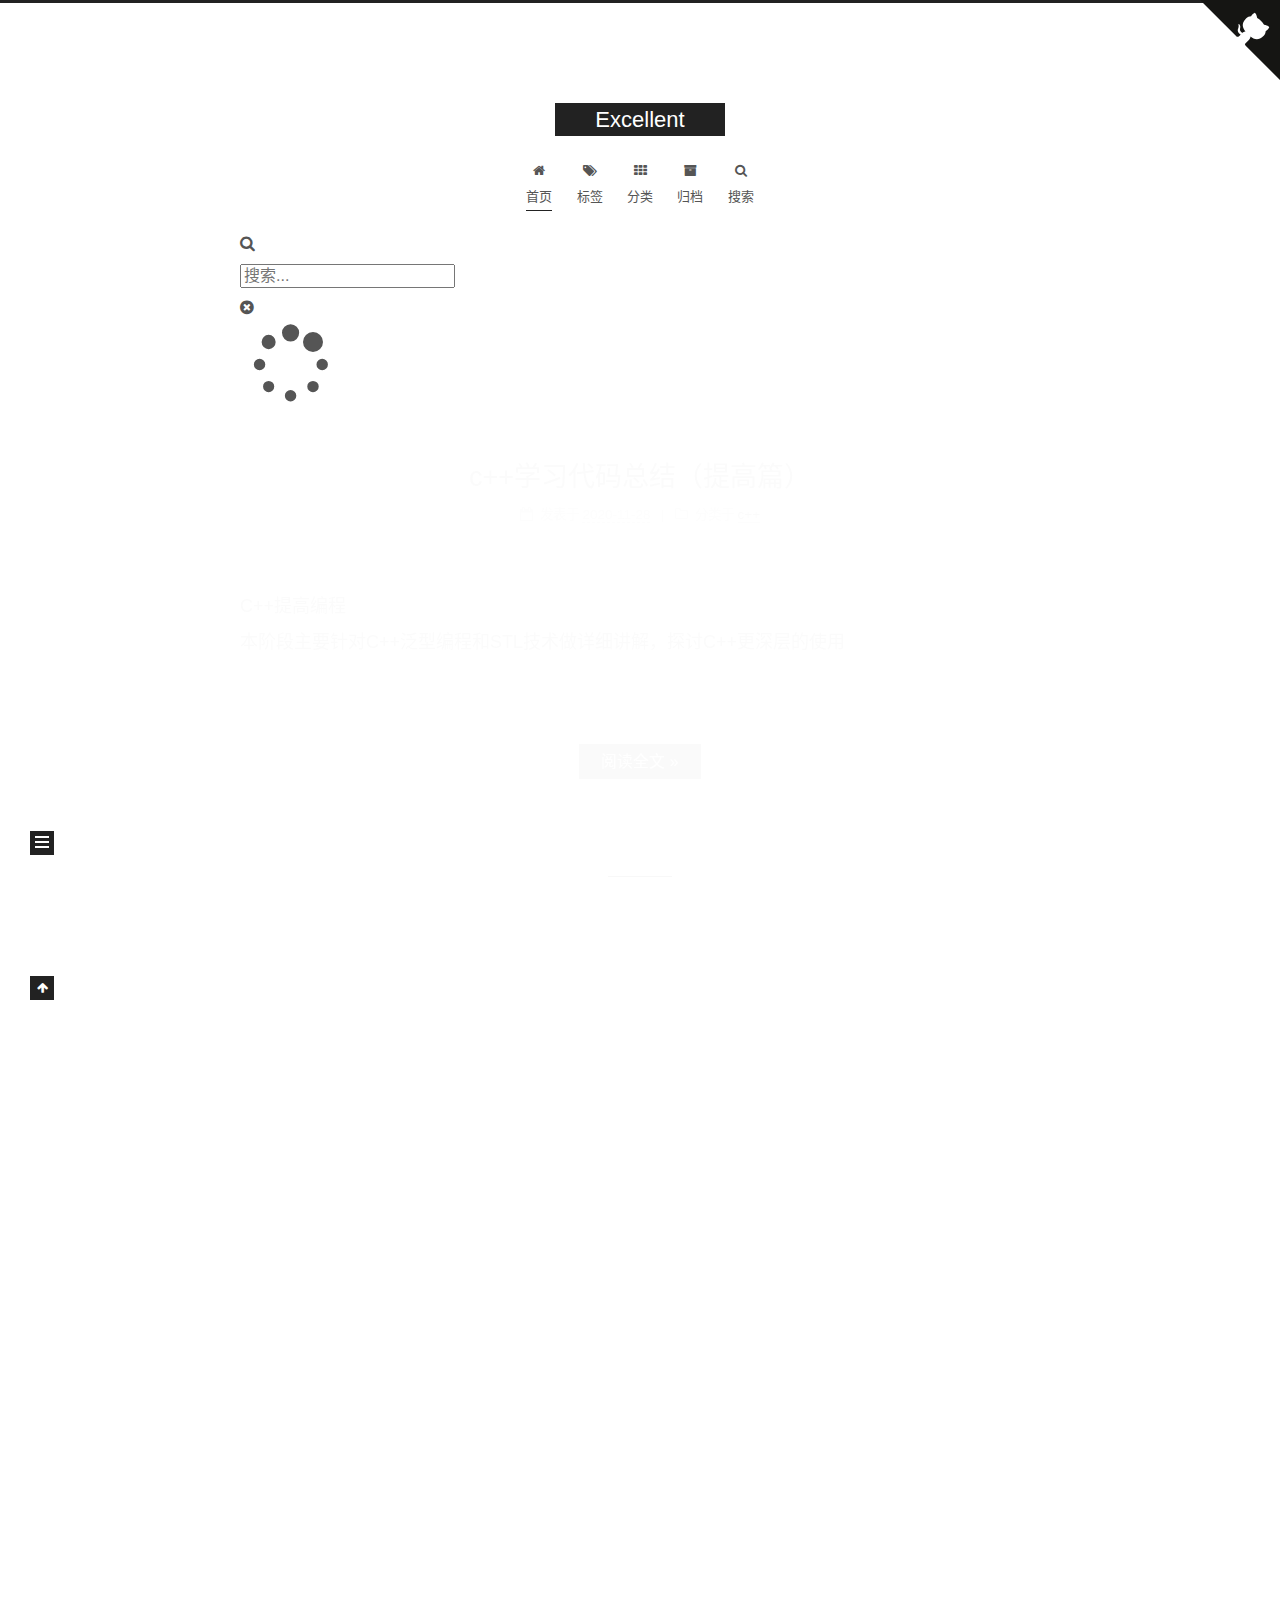
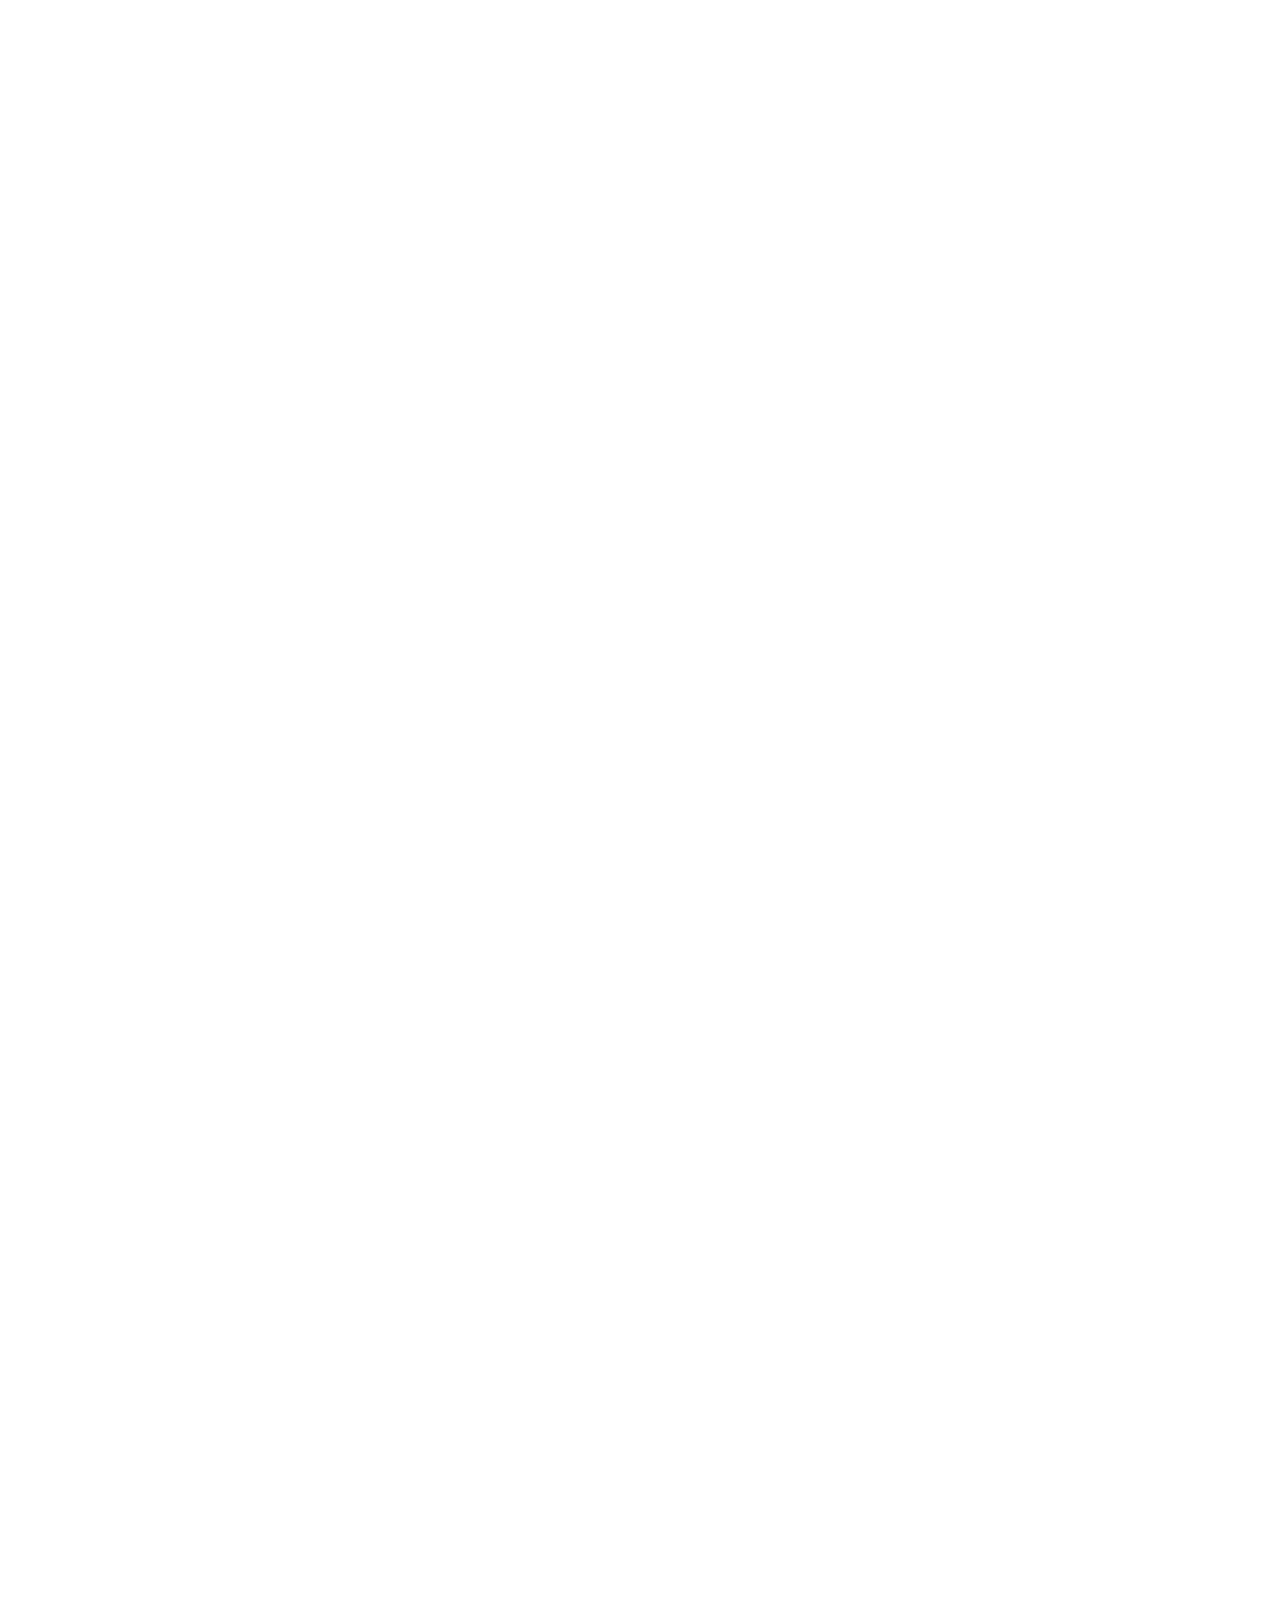
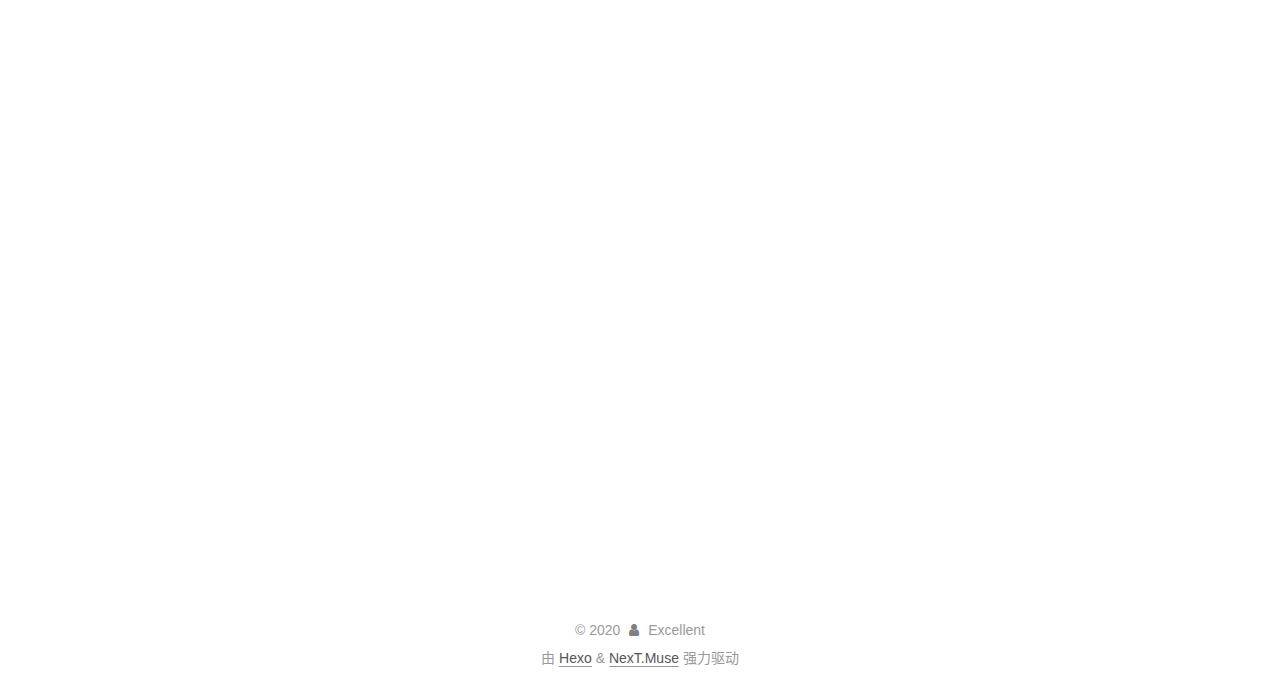
==== commit c8c881fd: "Site updated: 2020-11-28 11:29:58" ====
--- a/index.html
+++ b/index.html
@@ -17,7 +17,7 @@
 
 <script id="hexo-configurations">
     var NexT = window.NexT || {};
-    var CONFIG = {"hostname":"excellent.com","root":"/","scheme":"Gemini","version":"7.8.0","exturl":false,"sidebar":{"position":"left","display":"post","padding":18,"offset":12,"onmobile":false},"copycode":{"enable":false,"show_result":false,"style":null},"back2top":{"enable":true,"sidebar":false,"scrollpercent":false},"bookmark":{"enable":false,"color":"#222","save":"auto"},"fancybox":false,"mediumzoom":false,"lazyload":false,"pangu":false,"comments":{"style":"tabs","active":null,"storage":true,"lazyload":false,"nav":null},"algolia":{"hits":{"per_page":10},"labels":{"input_placeholder":"Search for Posts","hits_empty":"We didn't find any results for the search: ${query}","hits_stats":"${hits} results found in ${time} ms"}},"localsearch":{"enable":true,"trigger":"auto","top_n_per_article":1,"unescape":false,"preload":false},"motion":{"enable":true,"async":false,"transition":{"post_block":"fadeIn","post_header":"slideDownIn","post_body":"slideDownIn","coll_header":"slideLeftIn","sidebar":"slideUpIn"}},"path":"search.xml"};
+    var CONFIG = {"hostname":"excellent.com","root":"/","scheme":"Muse","version":"7.8.0","exturl":false,"sidebar":{"position":"left","display":"post","padding":18,"offset":12,"onmobile":false},"copycode":{"enable":false,"show_result":false,"style":null},"back2top":{"enable":true,"sidebar":false,"scrollpercent":false},"bookmark":{"enable":false,"color":"#222","save":"auto"},"fancybox":false,"mediumzoom":false,"lazyload":false,"pangu":false,"comments":{"style":"tabs","active":null,"storage":true,"lazyload":false,"nav":null},"algolia":{"hits":{"per_page":10},"labels":{"input_placeholder":"Search for Posts","hits_empty":"We didn't find any results for the search: ${query}","hits_stats":"${hits} results found in ${time} ms"}},"localsearch":{"enable":true,"trigger":"auto","top_n_per_article":1,"unescape":false,"preload":false},"motion":{"enable":true,"async":false,"transition":{"post_block":"fadeIn","post_header":"slideDownIn","post_body":"slideDownIn","coll_header":"slideLeftIn","sidebar":"slideUpIn"}},"path":"search.xml"};
   </script>
 
   <meta name="description" content="Fighting!!!">
@@ -726,7 +726,7 @@
   </span>
   <span class="author" itemprop="copyrightHolder">Excellent</span>
 </div>
-  <div class="powered-by">由 <a href="https://hexo.io/" class="theme-link" rel="noopener" target="_blank">Hexo</a> & <a href="https://theme-next.org/" class="theme-link" rel="noopener" target="_blank">NexT.Gemini</a> 强力驱动
+  <div class="powered-by">由 <a href="https://hexo.io/" class="theme-link" rel="noopener" target="_blank">Hexo</a> & <a href="https://muse.theme-next.org/" class="theme-link" rel="noopener" target="_blank">NexT.Muse</a> 强力驱动
   </div>
 
         
@@ -752,7 +752,7 @@
 <script src="/js/motion.js"></script>
 
 
-<script src="/js/schemes/pisces.js"></script>
+<script src="/js/schemes/muse.js"></script>
 
 
 <script src="/js/next-boot.js"></script>
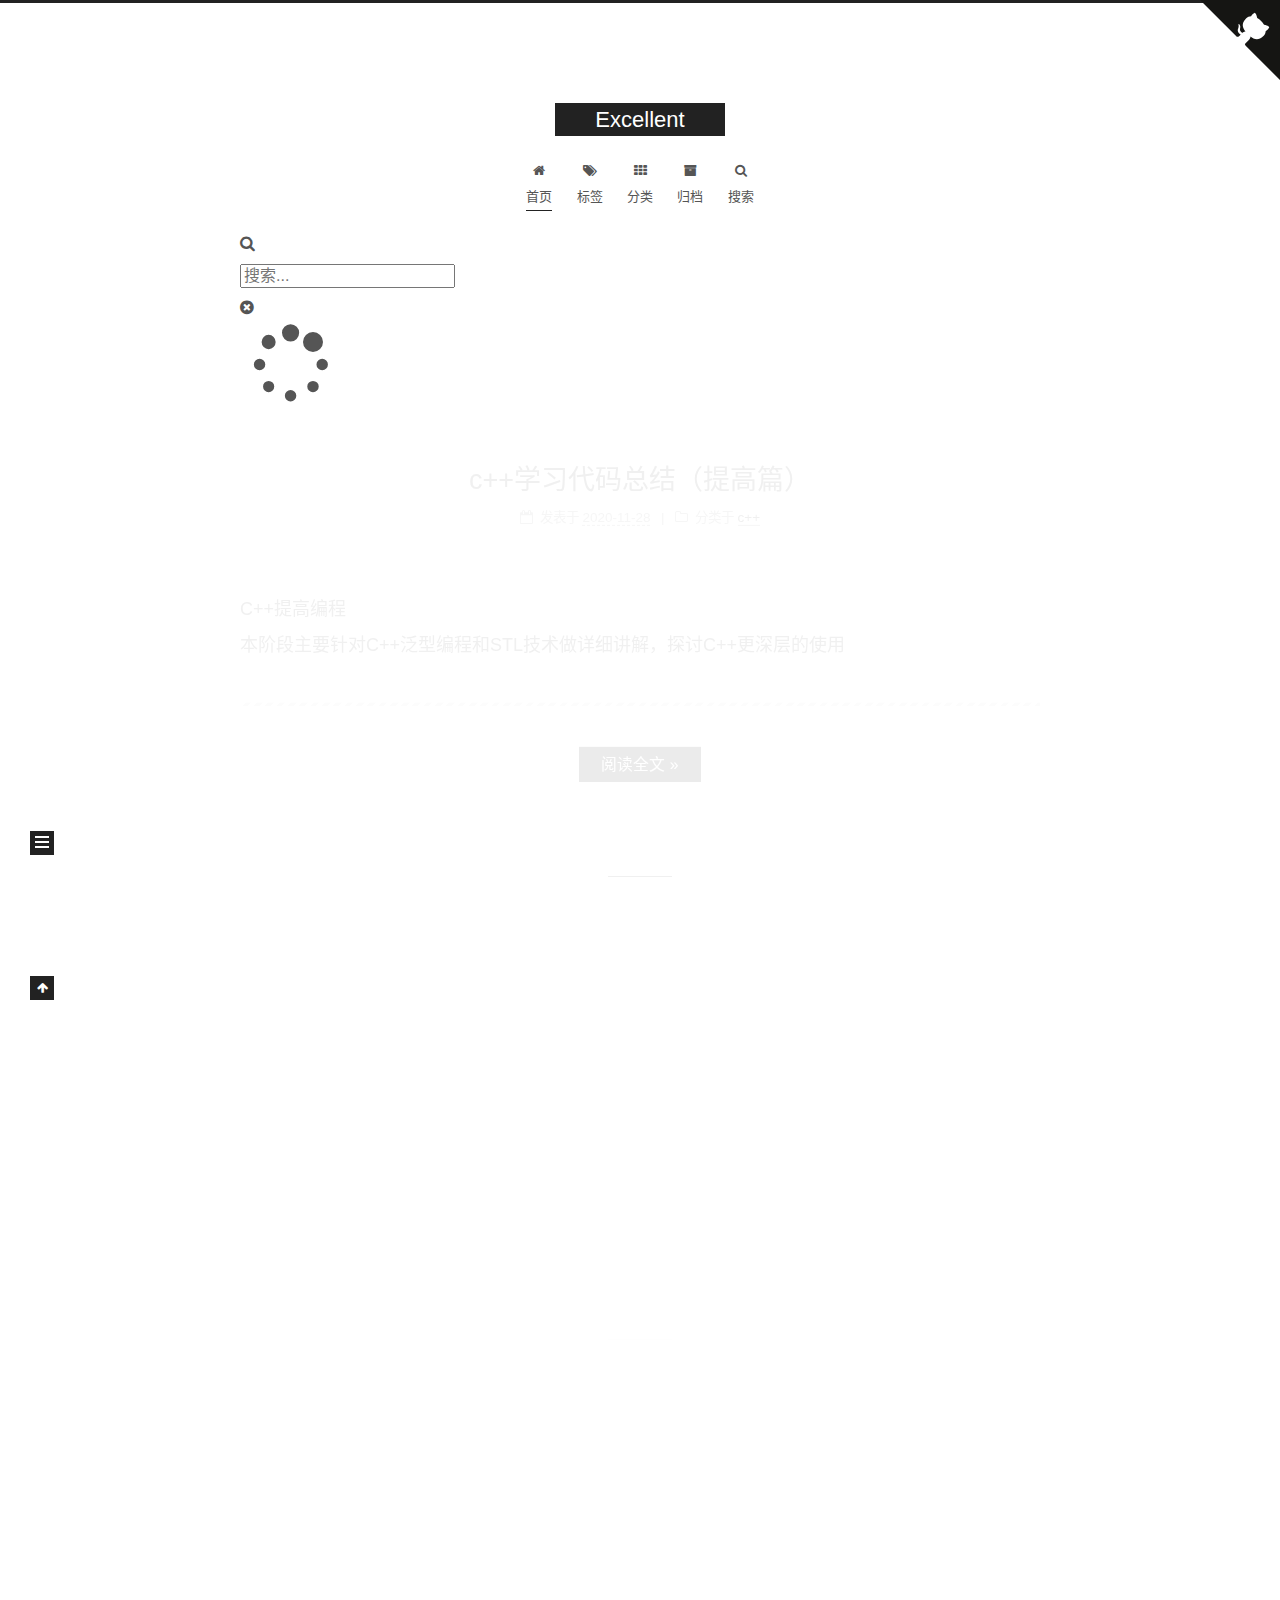
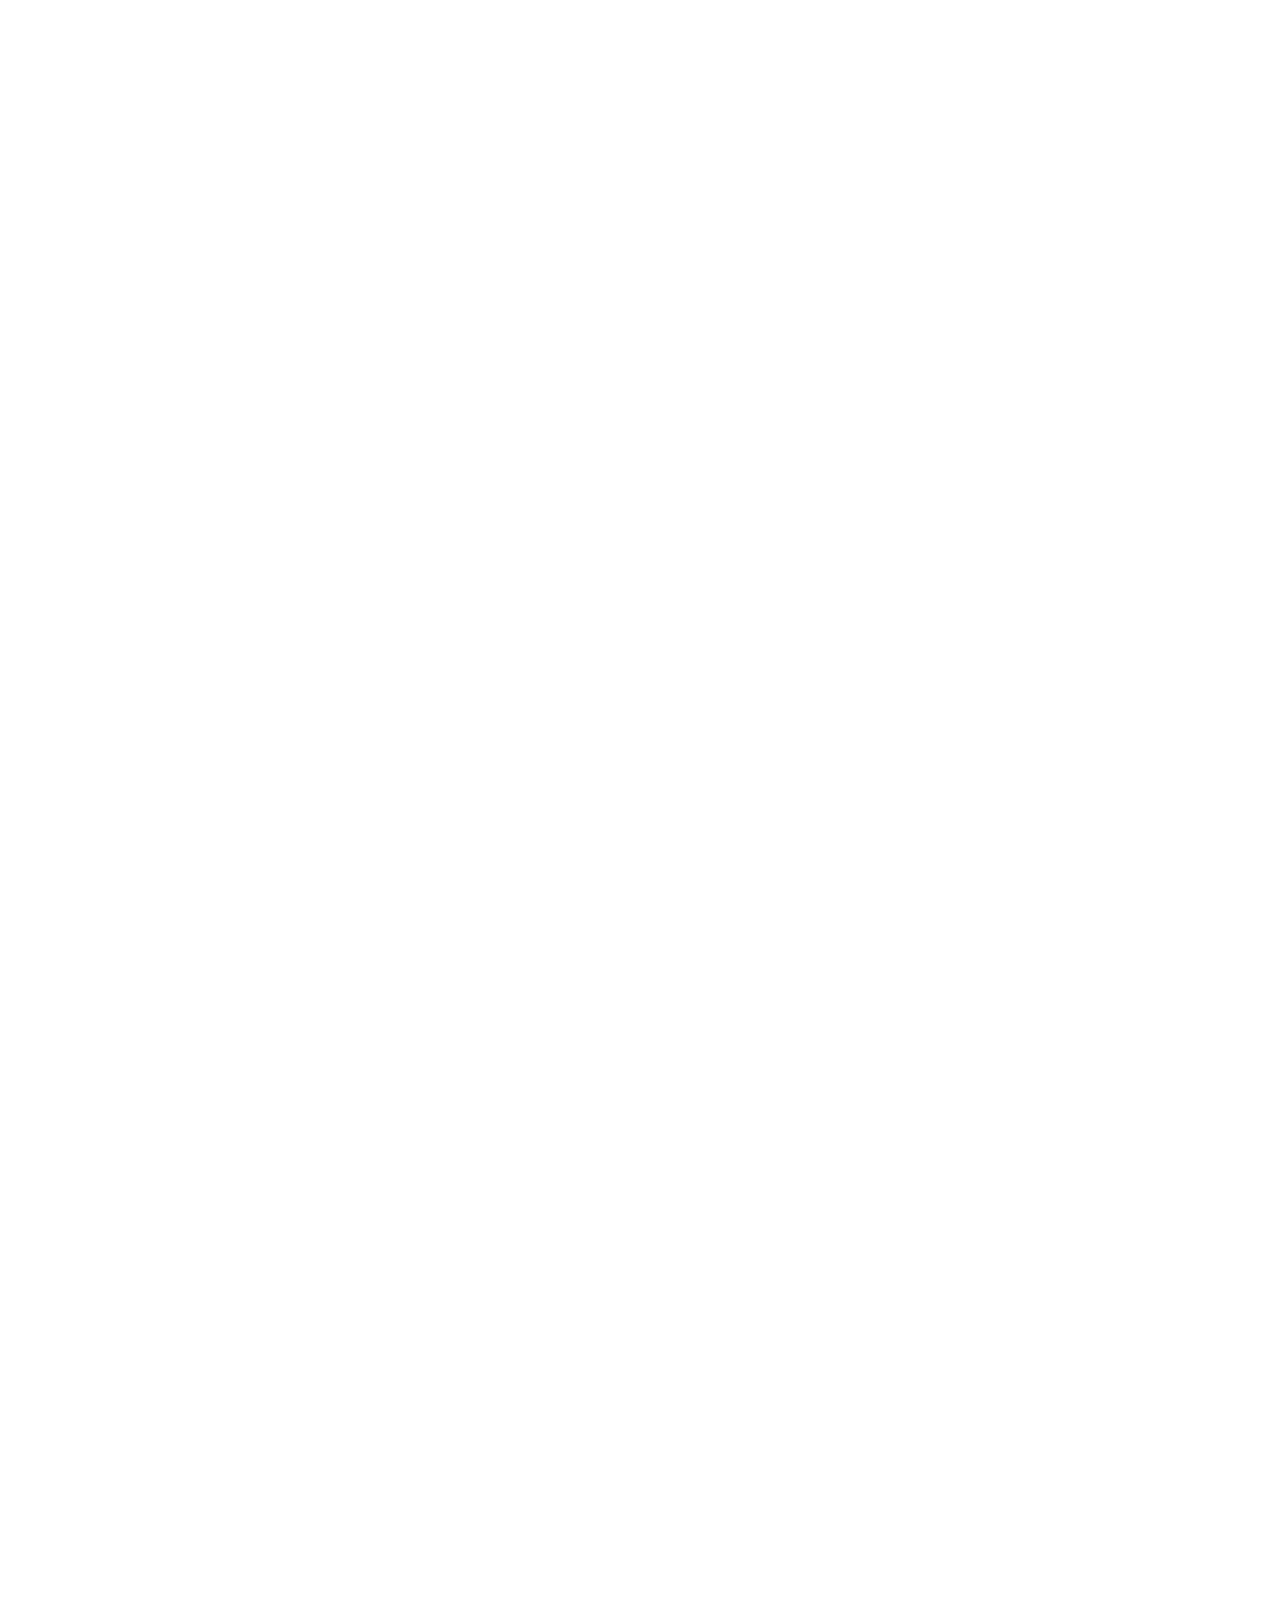
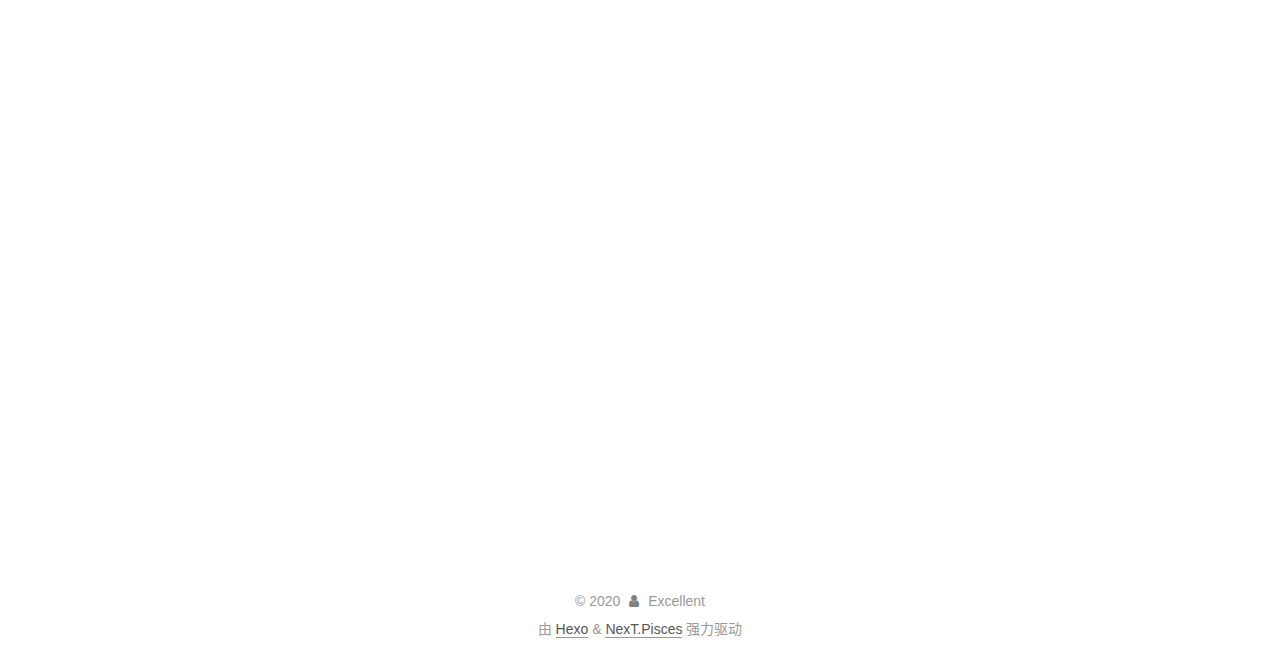
==== commit 5832552b: "Site updated: 2020-11-28 16:51:01" ====
--- a/index.html
+++ b/index.html
@@ -17,7 +17,7 @@
 
 <script id="hexo-configurations">
     var NexT = window.NexT || {};
-    var CONFIG = {"hostname":"excellent.com","root":"/","scheme":"Muse","version":"7.8.0","exturl":false,"sidebar":{"position":"left","display":"post","padding":18,"offset":12,"onmobile":false},"copycode":{"enable":false,"show_result":false,"style":null},"back2top":{"enable":true,"sidebar":false,"scrollpercent":false},"bookmark":{"enable":false,"color":"#222","save":"auto"},"fancybox":false,"mediumzoom":false,"lazyload":false,"pangu":false,"comments":{"style":"tabs","active":null,"storage":true,"lazyload":false,"nav":null},"algolia":{"hits":{"per_page":10},"labels":{"input_placeholder":"Search for Posts","hits_empty":"We didn't find any results for the search: ${query}","hits_stats":"${hits} results found in ${time} ms"}},"localsearch":{"enable":true,"trigger":"auto","top_n_per_article":1,"unescape":false,"preload":false},"motion":{"enable":true,"async":false,"transition":{"post_block":"fadeIn","post_header":"slideDownIn","post_body":"slideDownIn","coll_header":"slideLeftIn","sidebar":"slideUpIn"}},"path":"search.xml"};
+    var CONFIG = {"hostname":"excellent.com","root":"/","scheme":"Pisces","version":"7.8.0","exturl":false,"sidebar":{"position":"left","display":"post","padding":18,"offset":12,"onmobile":false},"copycode":{"enable":false,"show_result":false,"style":null},"back2top":{"enable":true,"sidebar":false,"scrollpercent":false},"bookmark":{"enable":false,"color":"#222","save":"auto"},"fancybox":false,"mediumzoom":false,"lazyload":false,"pangu":false,"comments":{"style":"tabs","active":null,"storage":true,"lazyload":false,"nav":null},"algolia":{"hits":{"per_page":10},"labels":{"input_placeholder":"Search for Posts","hits_empty":"We didn't find any results for the search: ${query}","hits_stats":"${hits} results found in ${time} ms"}},"localsearch":{"enable":true,"trigger":"auto","top_n_per_article":1,"unescape":false,"preload":false},"motion":{"enable":true,"async":false,"transition":{"post_block":"fadeIn","post_header":"slideDownIn","post_body":"slideDownIn","coll_header":"slideLeftIn","sidebar":"slideUpIn"}},"path":"search.xml"};
   </script>
 
   <meta name="description" content="Fighting!!!">
@@ -189,7 +189,7 @@
     <link itemprop="mainEntityOfPage" href="http://excellent.com/2020/11/28/c++%E5%AD%A6%E4%B9%A0%E4%BB%A3%E7%A0%81%E6%80%BB%E7%BB%93%EF%BC%88%E6%8F%90%E9%AB%98%E7%AF%87%EF%BC%89/">
 
     <span hidden itemprop="author" itemscope itemtype="http://schema.org/Person">
-      <meta itemprop="image" content="/images/%E5%A4%B4%E5%83%8F.jpg">
+      <meta itemprop="image" content="/images/touxiang.jpg">
       <meta itemprop="name" content="Excellent">
       <meta itemprop="description" content="Fighting!!!">
     </span>
@@ -265,7 +265,7 @@
     <link itemprop="mainEntityOfPage" href="http://excellent.com/2020/11/28/c++%E5%AD%A6%E4%B9%A0%E4%BB%A3%E7%A0%81%E6%80%BB%E7%BB%93%EF%BC%88%E6%A0%B8%E5%BF%83%E7%BC%96%E7%A8%8B%E7%AF%87%EF%BC%89/">
 
     <span hidden itemprop="author" itemscope itemtype="http://schema.org/Person">
-      <meta itemprop="image" content="/images/%E5%A4%B4%E5%83%8F.jpg">
+      <meta itemprop="image" content="/images/touxiang.jpg">
       <meta itemprop="name" content="Excellent">
       <meta itemprop="description" content="Fighting!!!">
     </span>
@@ -341,7 +341,7 @@
     <link itemprop="mainEntityOfPage" href="http://excellent.com/2020/11/28/c++%E5%AD%A6%E4%B9%A0%E4%BB%A3%E7%A0%81%E6%80%BB%E7%BB%93%EF%BC%88%E5%9F%BA%E7%A1%80%E7%9F%A5%E8%AF%86%E7%AF%87%EF%BC%89/">
 
     <span hidden itemprop="author" itemscope itemtype="http://schema.org/Person">
-      <meta itemprop="image" content="/images/%E5%A4%B4%E5%83%8F.jpg">
+      <meta itemprop="image" content="/images/touxiang.jpg">
       <meta itemprop="name" content="Excellent">
       <meta itemprop="description" content="Fighting!!!">
     </span>
@@ -363,7 +363,7 @@
               <span class="post-meta-item-text">发表于</span>
               
 
-              <time title="创建时间：2020-11-28 10:29:58 / 修改时间：11:06:29" itemprop="dateCreated datePublished" datetime="2020-11-28T10:29:58+08:00">2020-11-28</time>
+              <time title="创建时间：2020-11-28 10:29:58 / 修改时间：11:36:03" itemprop="dateCreated datePublished" datetime="2020-11-28T10:29:58+08:00">2020-11-28</time>
             </span>
             <span class="post-meta-item">
               <span class="post-meta-item-icon">
@@ -386,8 +386,7 @@
     <div class="post-body" itemprop="articleBody">
 
       
-          <p>这是我在学习c++过程中根据视频上的讲解和例子，加自己的理解，总结出来每一个知识点完整的练习代码，<br>每个代码均可在Visual Studio 2017中运行。</p>
-<hr>
+          <h2 id="这是我在学习c-过程中根据视频上的讲解和例子，加自己的理解，总结出来每一个知识点完整的练习代码，每个代码均可在Visual-Studio-2017中运行。"><a href="#这是我在学习c-过程中根据视频上的讲解和例子，加自己的理解，总结出来每一个知识点完整的练习代码，每个代码均可在Visual-Studio-2017中运行。" class="headerlink" title="这是我在学习c++过程中根据视频上的讲解和例子，加自己的理解，总结出来每一个知识点完整的练习代码，每个代码均可在Visual Studio 2017中运行。"></a>这是我在学习c++过程中根据视频上的讲解和例子，加自己的理解，总结出来每一个知识点完整的练习代码，每个代码均可在Visual Studio 2017中运行。</h2>
           <!--noindex-->
             <div class="post-button">
               <a class="btn" href="/2020/11/28/c++%E5%AD%A6%E4%B9%A0%E4%BB%A3%E7%A0%81%E6%80%BB%E7%BB%93%EF%BC%88%E5%9F%BA%E7%A1%80%E7%9F%A5%E8%AF%86%E7%AF%87%EF%BC%89/#more" rel="contents">
@@ -417,7 +416,7 @@
     <link itemprop="mainEntityOfPage" href="http://excellent.com/2020/11/26/markdown%E5%9F%BA%E6%9C%AC%E7%BC%96%E5%86%99%E8%A7%84%E8%8C%83/">
 
     <span hidden itemprop="author" itemscope itemtype="http://schema.org/Person">
-      <meta itemprop="image" content="/images/%E5%A4%B4%E5%83%8F.jpg">
+      <meta itemprop="image" content="/images/touxiang.jpg">
       <meta itemprop="name" content="Excellent">
       <meta itemprop="description" content="Fighting!!!">
     </span>
@@ -492,7 +491,7 @@
     <link itemprop="mainEntityOfPage" href="http://excellent.com/2020/11/25/%E6%88%91%E7%9A%84%E7%AC%AC%E4%B8%80%E7%AF%87%E5%8D%9A%E5%AE%A2%E6%96%87%E7%AB%A0/">
 
     <span hidden itemprop="author" itemscope itemtype="http://schema.org/Person">
-      <meta itemprop="image" content="/images/%E5%A4%B4%E5%83%8F.jpg">
+      <meta itemprop="image" content="/images/touxiang.jpg">
       <meta itemprop="name" content="Excellent">
       <meta itemprop="description" content="Fighting!!!">
     </span>
@@ -550,7 +549,7 @@
     <link itemprop="mainEntityOfPage" href="http://excellent.com/2020/11/25/hello-world/">
 
     <span hidden itemprop="author" itemscope itemtype="http://schema.org/Person">
-      <meta itemprop="image" content="/images/%E5%A4%B4%E5%83%8F.jpg">
+      <meta itemprop="image" content="/images/touxiang.jpg">
       <meta itemprop="name" content="Excellent">
       <meta itemprop="description" content="Fighting!!!">
     </span>
@@ -672,7 +671,7 @@
       <div class="site-overview-wrap sidebar-panel">
         <div class="site-author motion-element" itemprop="author" itemscope itemtype="http://schema.org/Person">
     <img class="site-author-image" itemprop="image" alt="Excellent"
-      src="/images/%E5%A4%B4%E5%83%8F.jpg">
+      src="/images/touxiang.jpg">
   <p class="site-author-name" itemprop="name">Excellent</p>
   <div class="site-description" itemprop="description">Fighting!!!</div>
 </div>
@@ -726,7 +725,7 @@
   </span>
   <span class="author" itemprop="copyrightHolder">Excellent</span>
 </div>
-  <div class="powered-by">由 <a href="https://hexo.io/" class="theme-link" rel="noopener" target="_blank">Hexo</a> & <a href="https://muse.theme-next.org/" class="theme-link" rel="noopener" target="_blank">NexT.Muse</a> 强力驱动
+  <div class="powered-by">由 <a href="https://hexo.io/" class="theme-link" rel="noopener" target="_blank">Hexo</a> & <a href="https://pisces.theme-next.org/" class="theme-link" rel="noopener" target="_blank">NexT.Pisces</a> 强力驱动
   </div>
 
         
@@ -752,7 +751,7 @@
 <script src="/js/motion.js"></script>
 
 
-<script src="/js/schemes/muse.js"></script>
+<script src="/js/schemes/pisces.js"></script>
 
 
 <script src="/js/next-boot.js"></script>
